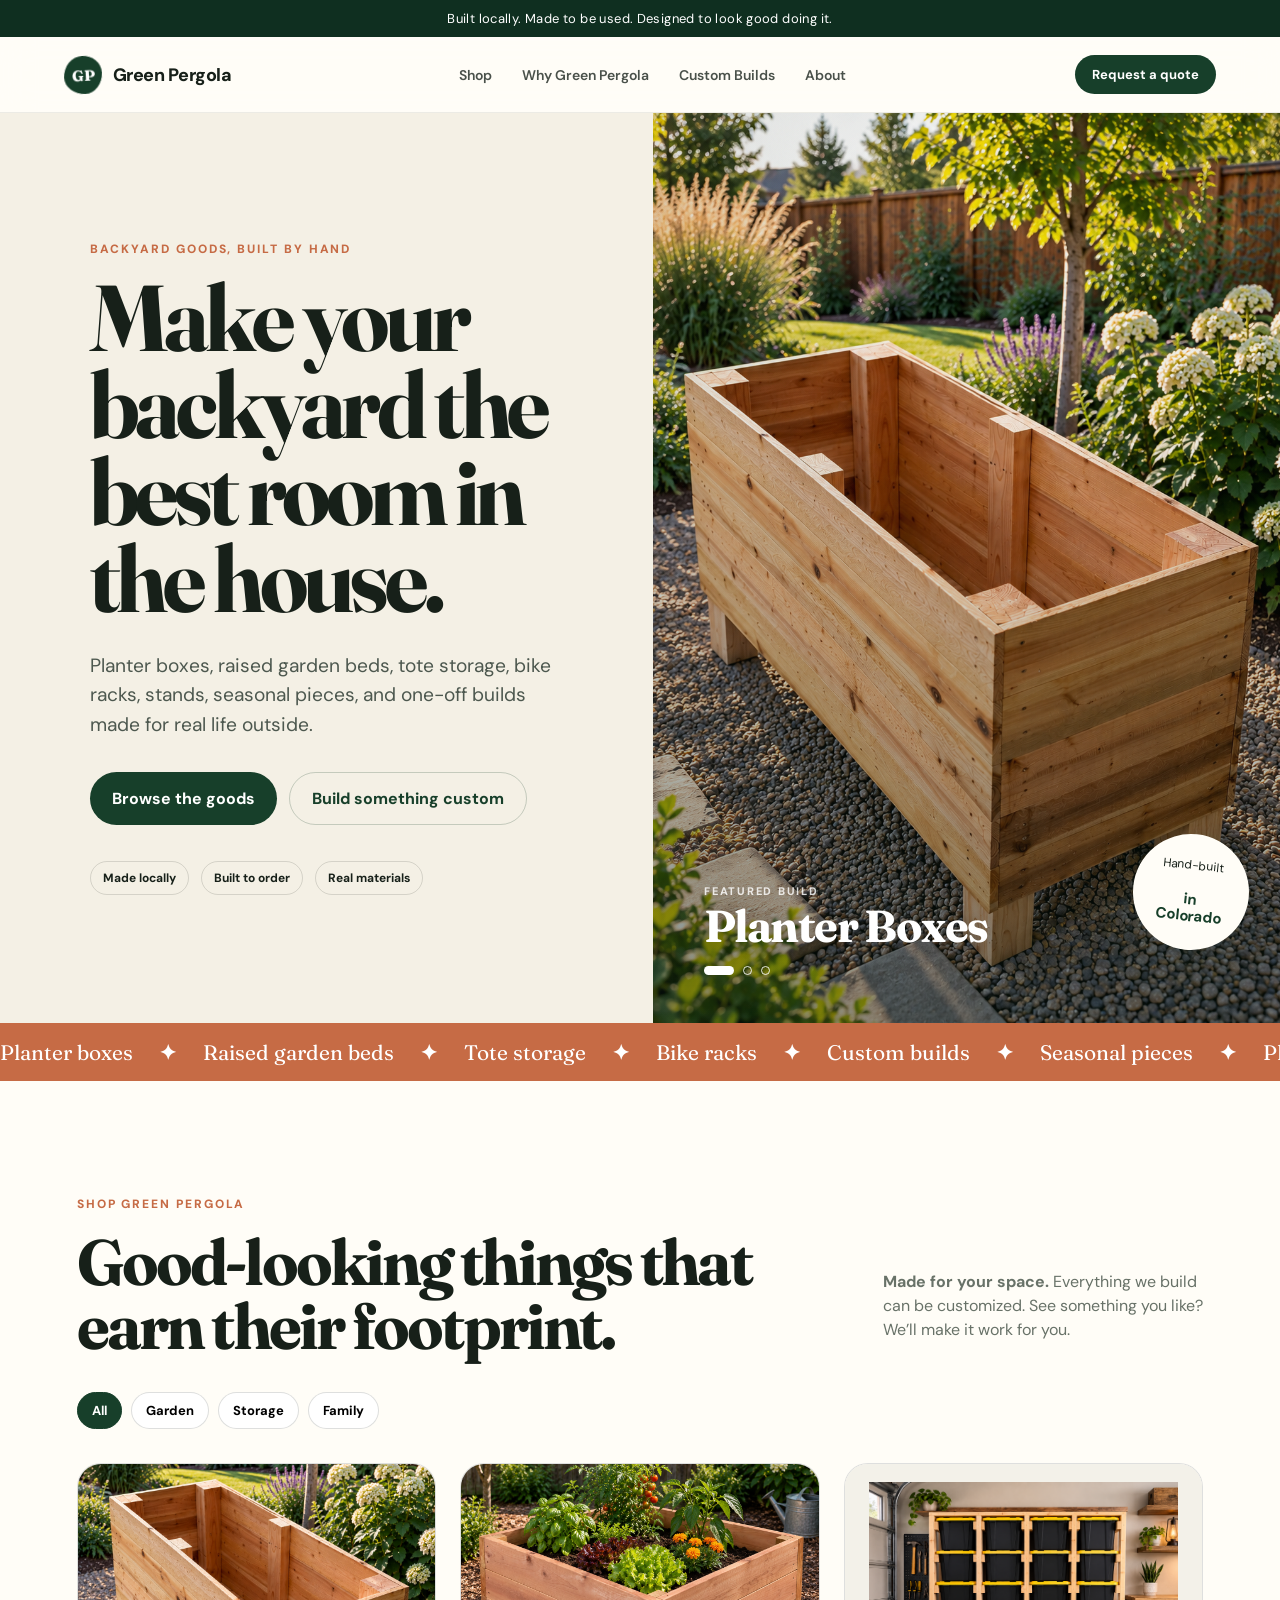
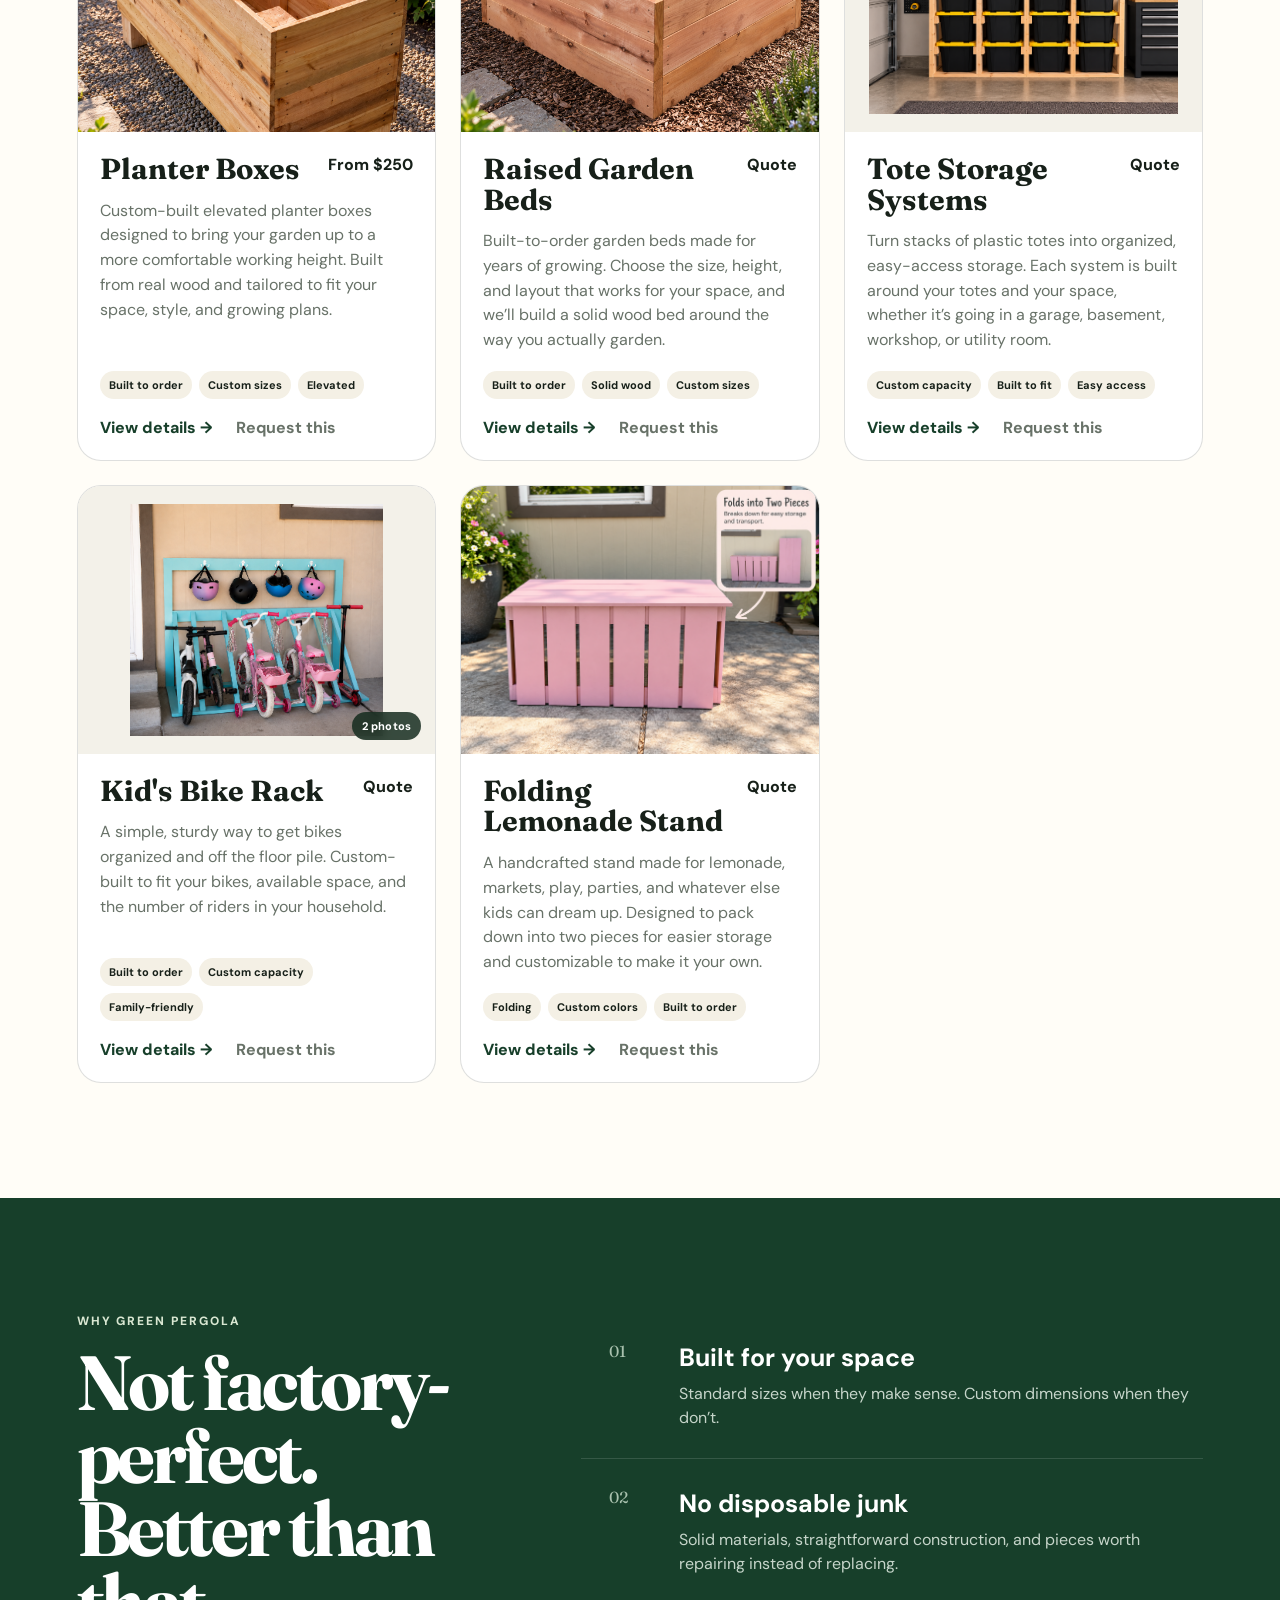
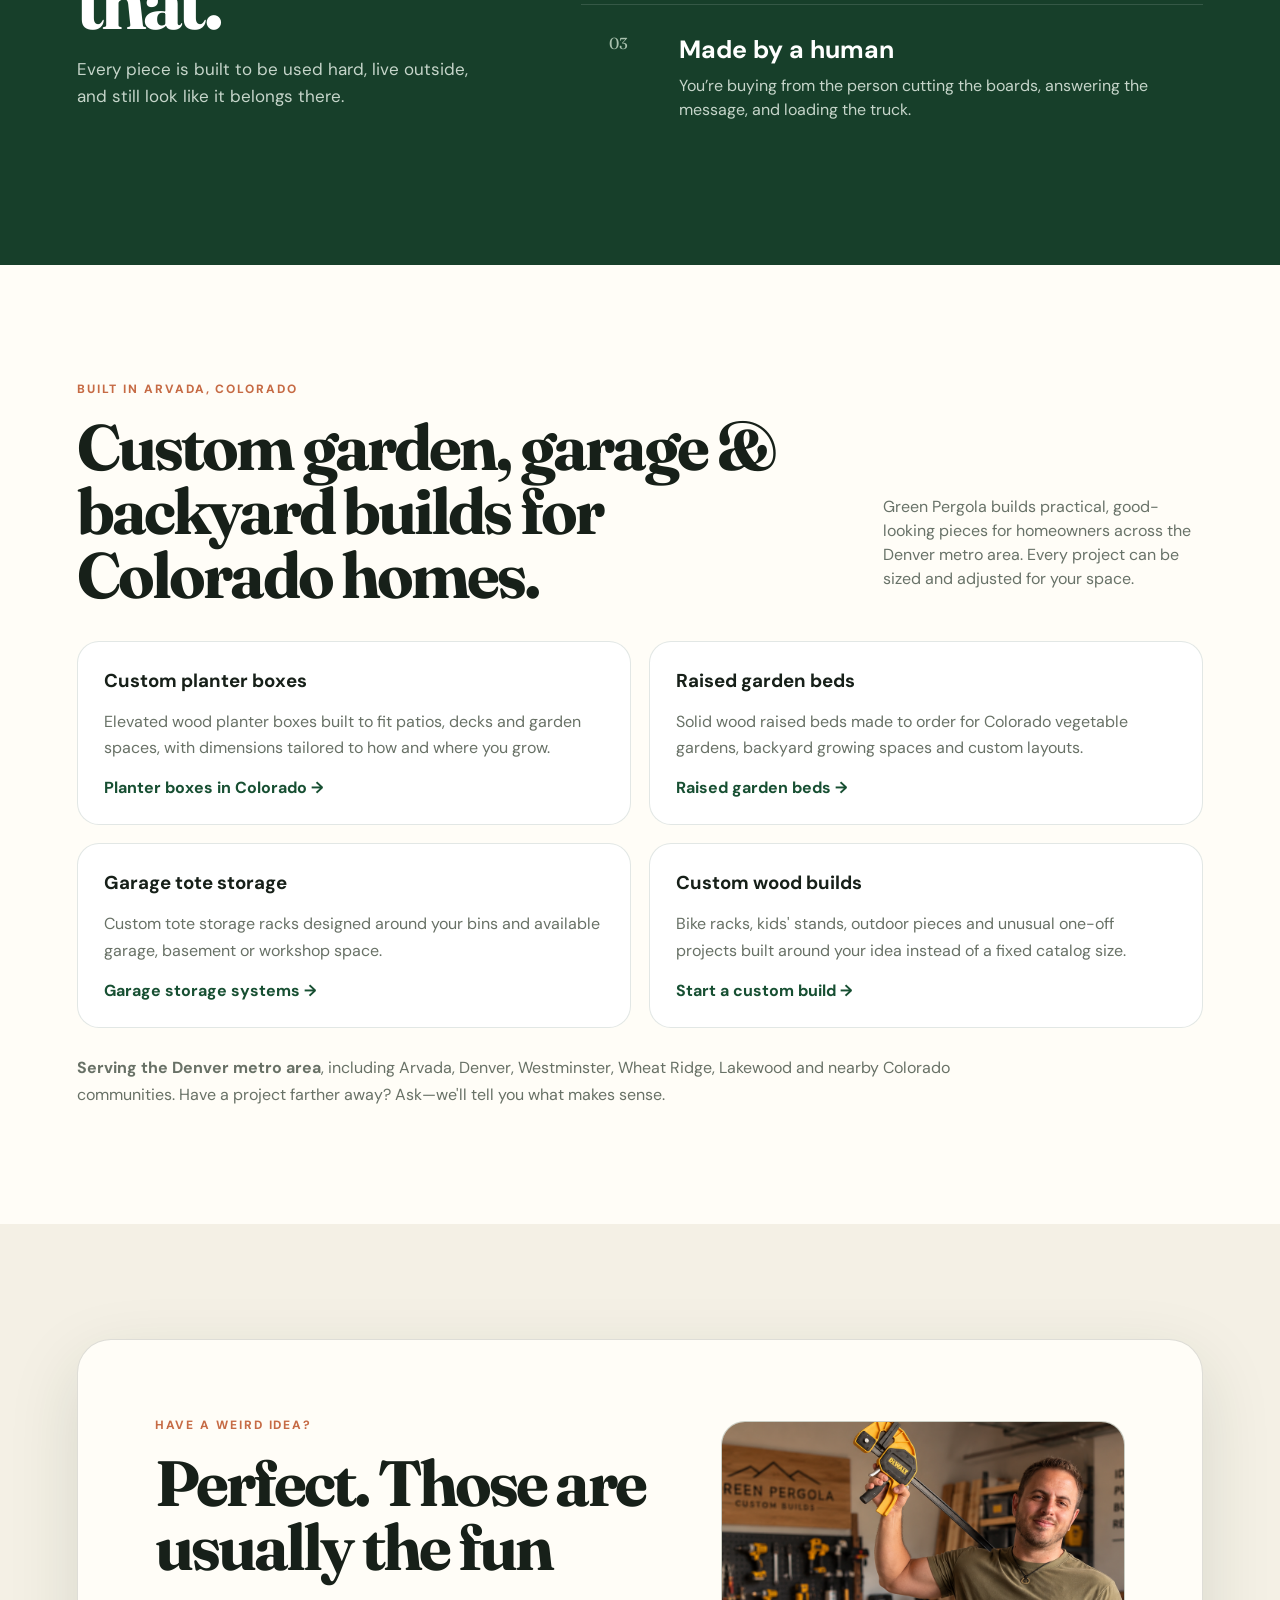
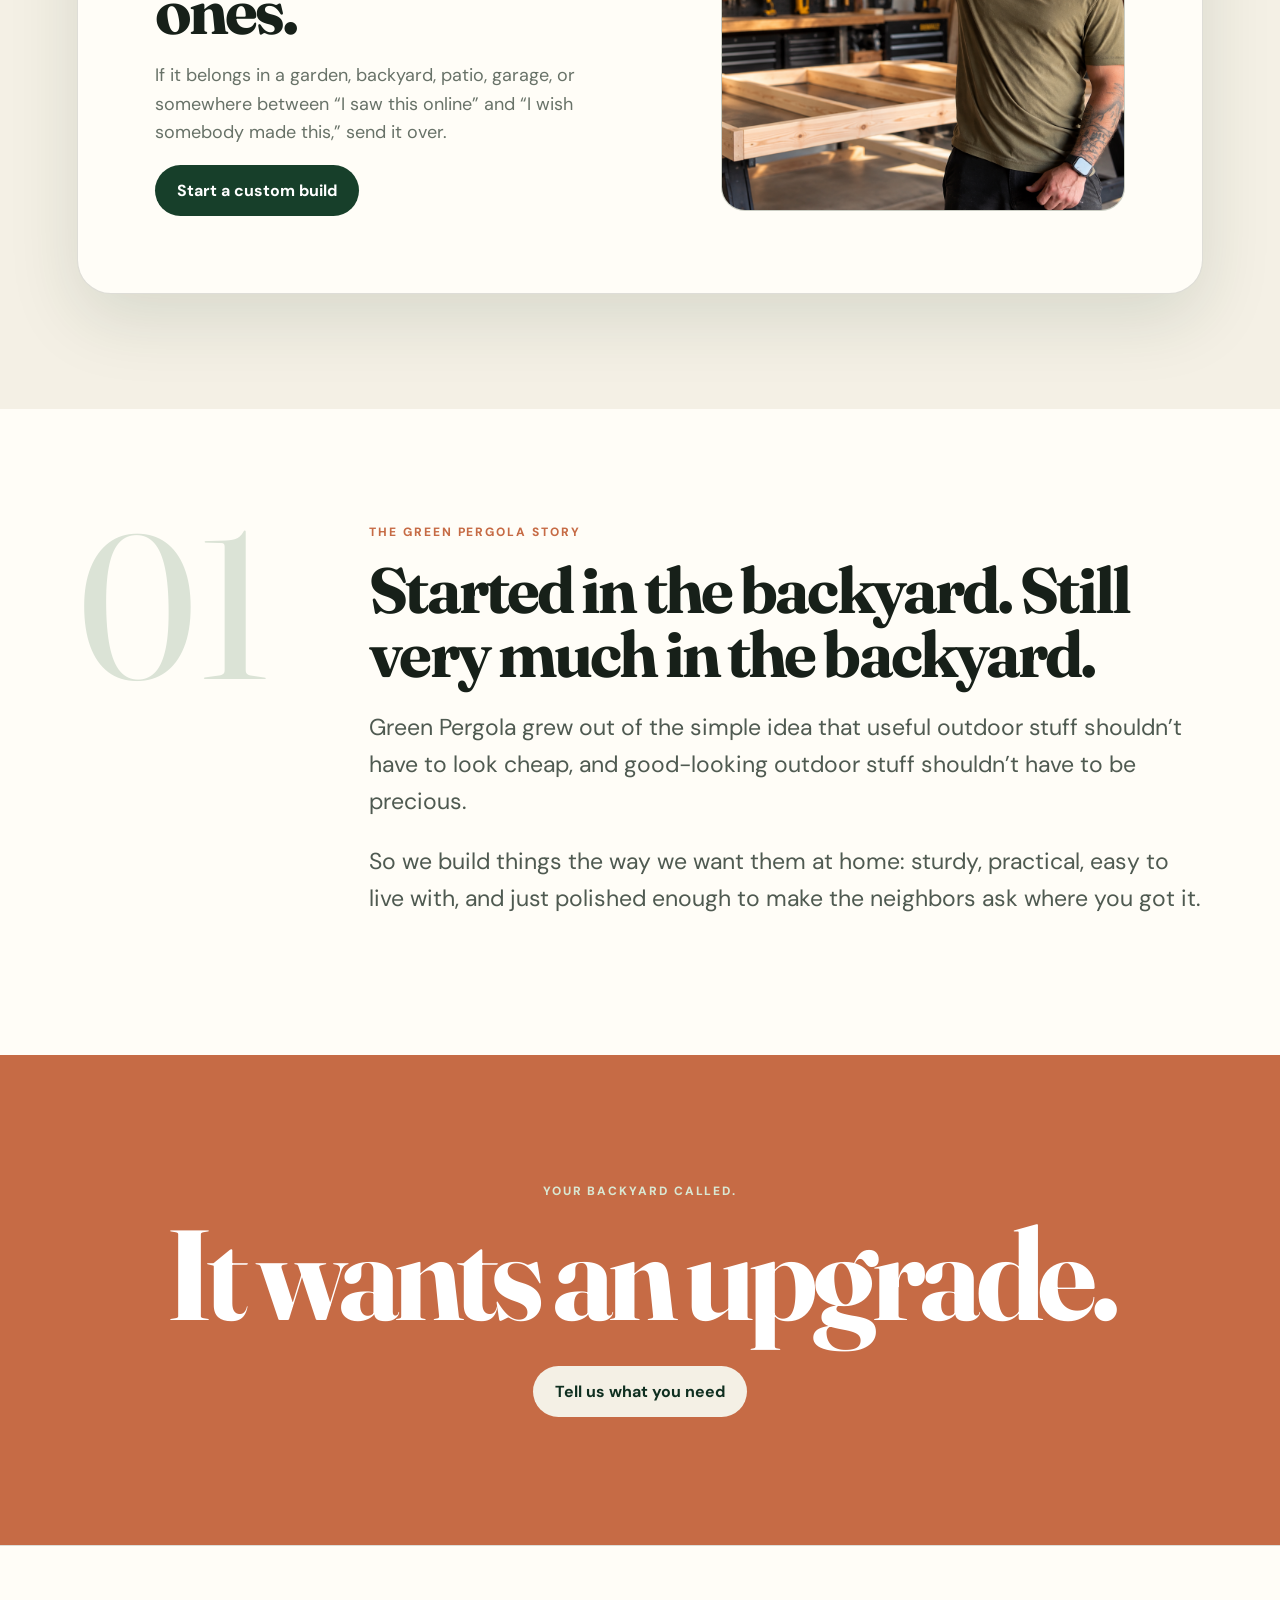
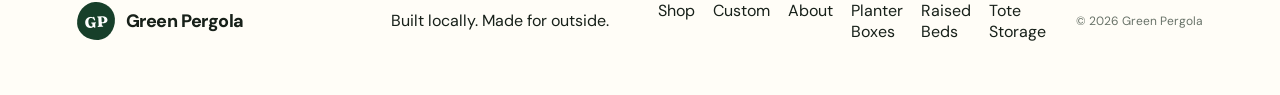
==== index.html @ ed462ad1 "Add favicon and apple-touch-icon links Added favicon and apple-touch-icon links to the head." ====
<!doctype html>
<html lang="en">
<head>
  <link rel="icon" type="image/png" href="/images/favicon.png">
  <link rel="apple-touch-icon" href="/images/favicon.png">
  <meta charset="utf-8" />
  <meta name="viewport" content="width=device-width, initial-scale=1" />
  <meta name="theme-color" content="#173f2a" />
  <meta name="description" content="Custom planter boxes, raised garden beds, garage tote storage, bike racks and one-off wood builds handcrafted in Arvada, Colorado for Denver-area homes." />
  <meta name="robots" content="index,follow,max-image-preview:large,max-snippet:-1,max-video-preview:-1" />
  <meta name="author" content="Green Pergola" />
  <meta name="geo.region" content="US-CO" />
  <meta name="geo.placename" content="Arvada, Colorado" />
  <link rel="canonical" href="https://thegreenpergola.com/" />
  <meta property="og:type" content="website" />
  <meta property="og:site_name" content="Green Pergola" />
  <meta property="og:title" content="Custom Planter Boxes & Backyard Builds in Colorado | Green Pergola" />
  <meta property="og:description" content="Hand-built planter boxes, raised garden beds, garage storage, bike racks and custom backyard projects made in Arvada for Colorado homes." />
  <meta property="og:url" content="https://thegreenpergola.com/" />
  <meta property="og:image" content="https://thegreenpergola.com/images/planter-box.png" />
  <meta name="twitter:card" content="summary_large_image" />
  <meta name="twitter:title" content="Custom Planter Boxes & Backyard Builds in Colorado | Green Pergola" />
  <meta name="twitter:description" content="Hand-built garden, garage and backyard projects made locally in Colorado." />
  <meta name="twitter:image" content="https://thegreenpergola.com/images/planter-box.png" />
  <title>Custom Planter Boxes & Backyard Builds in Colorado | Green Pergola</title>
  <link rel="preconnect" href="https://fonts.googleapis.com">
  <link rel="preconnect" href="https://fonts.gstatic.com" crossorigin>
  <link href="https://fonts.googleapis.com/css2?family=DM+Sans:wght@400;500;600;700&family=Fraunces:opsz,wght@9..144,600;9..144,700&display=swap" rel="stylesheet">
  <link rel="stylesheet" href="styles.css?v=10" />

  <meta property="og:image"
      content="https://thegreenpergola.com/images/green-pergola-share.png">

  <meta property="og:image:width" content="1200">
  <meta property="og:image:height" content="630">
  <meta property="og:image:alt"
        content="Green Pergola — custom-built garden, storage and outdoor products in Colorado">
  
  <meta name="twitter:card" content="summary_large_image">
  <meta name="twitter:image"
        content="https://thegreenpergola.com/images/green-pergola-share.png">

  <script type="application/ld+json">{"@context":"https://schema.org","@graph":[{"@type":"Organization","@id":"https://thegreenpergola.com/#organization","name":"Green Pergola","url":"https://thegreenpergola.com/","logo":"https://thegreenpergola.com/images/planter-box.png","description":"Colorado maker of custom planter boxes, raised garden beds, garage storage, bike racks and one-off wood builds."},{"@type":"LocalBusiness","@id":"https://thegreenpergola.com/#business","name":"Green Pergola","url":"https://thegreenpergola.com/","image":"https://thegreenpergola.com/images/planter-box.png","description":"Custom garden, garage and backyard builds handcrafted in Arvada, Colorado.","areaServed":[{"@type":"City","name":"Arvada"},{"@type":"City","name":"Denver"},{"@type":"City","name":"Westminster"},{"@type":"City","name":"Wheat Ridge"},{"@type":"City","name":"Lakewood"},{"@type":"State","name":"Colorado"}],"address":{"@type":"PostalAddress","addressLocality":"Arvada","addressRegion":"CO","addressCountry":"US"},"makesOffer":[{"@type":"Offer","itemOffered":{"@type":"Service","name":"Custom planter boxes"}},{"@type":"Offer","itemOffered":{"@type":"Service","name":"Raised garden beds"}},{"@type":"Offer","itemOffered":{"@type":"Service","name":"Garage tote storage systems"}},{"@type":"Offer","itemOffered":{"@type":"Service","name":"Custom wood bike racks"}},{"@type":"Offer","itemOffered":{"@type":"Service","name":"Custom backyard builds"}}]},{"@type":"WebSite","@id":"https://thegreenpergola.com/#website","url":"https://thegreenpergola.com/","name":"Green Pergola","publisher":{"@id":"https://thegreenpergola.com/#organization"},"inLanguage":"en-US"}]}</script>
</head>
<body>
  <div class="announcement">Built locally. Made to be used. Designed to look good doing it.</div>

  <header class="site-header" id="top">
    <a class="brand" href="#top" aria-label="Green Pergola home">
      <span class="brand-mark" aria-hidden="true">GP</span>
      <span class="brand-text">Green Pergola</span>
    </a>
    <nav class="desktop-nav" aria-label="Primary navigation">
      <a href="#shop">Shop</a>
      <a href="#why">Why Green Pergola</a>
      <a href="#custom">Custom Builds</a>
      <a href="#about">About</a>
    </nav>
    <button class="btn btn-small js-open-quote">Request a quote</button>
  </header>

  <main>
    <section class="hero">
      <div class="hero-copy reveal">
        <p class="eyebrow">Backyard goods, built by hand</p>
        <h1>Make your backyard the best room in the house.</h1>
        <p class="hero-sub">Planter boxes, raised garden beds, tote storage, bike racks, stands, seasonal pieces, and one-off builds made for real life outside.</p>
        <div class="hero-actions">
          <a class="btn" href="#shop">Browse the goods</a>
          <button class="btn btn-ghost js-open-quote">Build something custom</button>
        </div>
        <div class="hero-proof">
          <span>Made locally</span><span>Built to order</span><span>Real materials</span>
        </div>
      </div>

      <div class="hero-art hero-carousel reveal" aria-label="Green Pergola featured builds">
        <div class="hero-slide active" data-hero-slide data-label="Planter Boxes">
          <img src="images/planter-box.png" alt="Green Pergola custom planter box" />
        </div>
        <div class="hero-slide" data-hero-slide data-label="Raised Garden Beds">
          <img src="images/raised-garden-bed.png" alt="Green Pergola custom raised garden bed" />
        </div>
        <div class="hero-slide" data-hero-slide data-label="Garage Tote Storage">
          <img src="images/tote-storage.png" alt="Green Pergola custom garage tote storage system" />
        </div>

        <div class="hero-carousel-overlay" aria-hidden="true"></div>

        <div class="hero-carousel-ui">
          <div class="hero-carousel-kicker">Featured build</div>
          <div class="hero-carousel-label" id="heroCarouselLabel">Planter Boxes</div>
          <div class="hero-carousel-dots" aria-label="Choose featured build">
            <button class="hero-dot active" type="button" data-hero-dot="0" aria-label="Show planter boxes"></button>
            <button class="hero-dot" type="button" data-hero-dot="1" aria-label="Show raised garden beds"></button>
            <button class="hero-dot" type="button" data-hero-dot="2" aria-label="Show garage tote storage"></button>
          </div>
        </div>

        <div class="hero-badge">Hand-built<br><strong>in Colorado</strong></div>
      </div>
    </section>

    <section class="marquee" aria-label="Product categories">
      <div class="marquee-track">
        <span>Planter boxes</span><b>✦</b><span>Raised garden beds</span><b>✦</b><span>Tote storage</span><b>✦</b><span>Bike racks</span><b>✦</b><span>Custom builds</span><b>✦</b><span>Seasonal pieces</span><b>✦</b><span>Planter boxes</span><b>✦</b><span>Raised garden beds</span>
      </div>
    </section>

    <section class="section" id="shop">
      <div class="section-heading reveal">
        <div>
          <p class="eyebrow">Shop Green Pergola</p>
          <h2>Good-looking things that earn their footprint.</h2>
        </div>
        <p><strong>Made for your space.</strong> Everything we build can be customized. See something you like? We’ll make it work for you.</p>
      </div>

      <div class="filters reveal" id="filters" aria-label="Product filters"></div>
      <div class="product-grid" id="productGrid"></div>
    </section>

    <section class="feature-band" id="why">
      <div class="feature-intro reveal">
        <p class="eyebrow light">Why Green Pergola</p>
        <h2>Not factory-perfect.<br>Better than that.</h2>
        <p>Every piece is built to be used hard, live outside, and still look like it belongs there.</p>
      </div>
      <div class="feature-list">
        <article class="feature-card reveal"><span>01</span><h3>Built for your space</h3><p>Standard sizes when they make sense. Custom dimensions when they don’t.</p></article>
        <article class="feature-card reveal"><span>02</span><h3>No disposable junk</h3><p>Solid materials, straightforward construction, and pieces worth repairing instead of replacing.</p></article>
        <article class="feature-card reveal"><span>03</span><h3>Made by a human</h3><p>You’re buying from the person cutting the boards, answering the message, and loading the truck.</p></article>
      </div>
    </section>


    <section class="section seo-local" id="colorado">
      <div class="section-heading reveal"><div><p class="eyebrow">Built in Arvada, Colorado</p><h2>Custom garden, garage & backyard builds for Colorado homes.</h2></div><p>Green Pergola builds practical, good-looking pieces for homeowners across the Denver metro area. Every project can be sized and adjusted for your space.</p></div>
      <div class="seo-service-grid">
        <article><h3>Custom planter boxes</h3><p>Elevated wood planter boxes built to fit patios, decks and garden spaces, with dimensions tailored to how and where you grow.</p><a href="planter-boxes-colorado.html">Planter boxes in Colorado →</a></article>
        <article><h3>Raised garden beds</h3><p>Solid wood raised beds made to order for Colorado vegetable gardens, backyard growing spaces and custom layouts.</p><a href="raised-garden-beds-colorado.html">Raised garden beds →</a></article>
        <article><h3>Garage tote storage</h3><p>Custom tote storage racks designed around your bins and available garage, basement or workshop space.</p><a href="garage-tote-storage-colorado.html">Garage storage systems →</a></article>
        <article><h3>Custom wood builds</h3><p>Bike racks, kids' stands, outdoor pieces and unusual one-off projects built around your idea instead of a fixed catalog size.</p><a href="#custom">Start a custom build →</a></article>
      </div>
      <p class="service-area-copy"><strong>Serving the Denver metro area</strong>, including Arvada, Denver, Westminster, Wheat Ridge, Lakewood and nearby Colorado communities. Have a project farther away? Ask—we'll tell you what makes sense.</p>
    </section>

    <section class="section custom-section" id="custom">
      <div class="custom-card reveal">
        <div>
          <p class="eyebrow">Have a weird idea?</p>
          <h2>Perfect. Those are usually the fun ones.</h2>
          <p>If it belongs in a garden, backyard, patio, garage, or somewhere between “I saw this online” and “I wish somebody made this,” send it over.</p>
          <button class="btn js-open-quote">Start a custom build</button>
        </div>
        <div class="custom-build-visual">
          <img
            src="images/custom-build.png"
            alt="Custom Green Pergola build"
            onerror="this.style.display='none'; this.parentElement.classList.add('missing-custom-image');"
          >
          <div class="custom-build-image-placeholder">
            <strong>Add your custom build photo</strong>
            <span>Upload it as images/custom-build.png</span>
          </div>
        </div>
      </div>
    </section>

    <section class="section story" id="about">
      <div class="story-number reveal">01</div>
      <div class="story-copy reveal">
        <p class="eyebrow">The Green Pergola story</p>
        <h2>Started in the backyard. Still very much in the backyard.</h2>
        <p>Green Pergola grew out of the simple idea that useful outdoor stuff shouldn’t have to look cheap, and good-looking outdoor stuff shouldn’t have to be precious.</p>
        <p>So we build things the way we want them at home: sturdy, practical, easy to live with, and just polished enough to make the neighbors ask where you got it.</p>
      </div>
    </section>

    <section class="cta reveal">
      <p class="eyebrow light">Your backyard called.</p>
      <h2>It wants an upgrade.</h2>
      <button class="btn btn-light js-open-quote">Tell us what you need</button>
    </section>
  </main>

  <footer>
    <a class="brand footer-brand" href="#top"><span class="brand-mark">GP</span><span class="brand-text">Green Pergola</span></a>
    <p>Built locally. Made for outside.</p>
    <div class="footer-links"><a href="#shop">Shop</a><a href="#custom">Custom</a><a href="#about">About</a><a href="planter-boxes-colorado.html">Planter Boxes</a><a href="raised-garden-beds-colorado.html">Raised Beds</a><a href="garage-tote-storage-colorado.html">Tote Storage</a></div>
    <p class="fineprint">© <span id="year"></span> Green Pergola</p>
  </footer>

  <dialog class="product-modal" id="productModal">
    <button class="modal-close product-modal-close" id="closeProductModal" aria-label="Close product details">×</button>
    <div class="product-detail-layout">
      <div class="product-gallery">
        <div class="gallery-stage">
          <img id="productModalImage" alt="" />
          <div class="gallery-placeholder" id="productModalPlaceholder" hidden>Photo coming soon</div>
          <button class="gallery-arrow gallery-prev" id="galleryPrev" aria-label="Previous photo">‹</button>
          <button class="gallery-arrow gallery-next" id="galleryNext" aria-label="Next photo">›</button>
        </div>
        <div class="gallery-thumbs" id="productModalThumbs" aria-label="Product photos"></div>
      </div>
      <div class="product-detail-copy">
        <p class="eyebrow">Green Pergola build</p>
        <div class="product-detail-heading">
          <h2 id="productModalName"></h2>
          <span class="product-detail-price" id="productModalPrice"></span>
        </div>
        <p class="product-detail-description" id="productModalDescription"></p>
        <div class="product-meta product-detail-tags" id="productModalTags"></div>
        <p class="custom-note">Every build can be adjusted for your space, style, size, and needs.</p>
        <button class="btn full" id="productModalQuote">Request this build</button>
      </div>
    </div>
  </dialog>

  <dialog class="quote-modal" id="quoteModal">
    <button class="modal-close" id="closeModal" aria-label="Close">×</button>
    <div class="modal-step" id="formStep">
      <p class="eyebrow">Request a quote</p>
      <h2>What are we building?</h2>
      <form id="quoteForm">
        <label>Name<input name="name" autocomplete="name" required placeholder="Your name"></label>
        <label>Email<input type="email" name="email" autocomplete="email" required placeholder="you@example.com"></label>
        <label>Product / project<select name="product" id="quoteProduct"></select></label>
        <label>Tell me what you have in mind<textarea name="details" rows="5" placeholder="Size, quantity, color, inspiration, where it needs to go…"></textarea></label>
        <button class="btn full" type="submit">Create my request</button>
        <p class="form-note">This static demo creates a ready-to-send request. Connect Jotform/Formspree in <code>app.js</code> to submit automatically.</p>
      </form>
    </div>
    <div class="modal-step hidden" id="successStep">
      <p class="eyebrow">Ready to send</p>
      <h2>Your request is built.</h2>
      <p id="requestPreview" class="request-preview"></p>
      <button class="btn full" id="copyRequest">Copy request</button>
      <button class="btn btn-ghost full" id="startOver">Start another</button>
    </div>
  </dialog>

  <script src="app.js?v=10"></script>
</body>
</html>
---- styles.css ----
:root {
  --forest: #173f2a;
  --forest-2: #0f2f20;
  --sage: #b8c9a8;
  --cream: #f4f0e5;
  --paper: #fffdf7;
  --ink: #172019;
  --muted: #687268;
  --clay: #c66b45;
  --yellow: #f0c54b;
  --line: rgba(23, 32, 25, .14);
  --shadow: 0 24px 70px rgba(22, 52, 34, .13);
}
*{box-sizing:border-box} html{scroll-behavior:smooth} body{margin:0;background:var(--paper);color:var(--ink);font-family:"DM Sans",sans-serif} body.modal-open{overflow:hidden} button,input,textarea,select{font:inherit} button{cursor:pointer} a{color:inherit;text-decoration:none}
.announcement{background:var(--forest-2);color:#fff;text-align:center;padding:10px 18px;font-size:13px;letter-spacing:.03em}
.site-header{position:sticky;top:0;z-index:30;display:flex;align-items:center;justify-content:space-between;gap:24px;padding:18px clamp(20px,5vw,72px);background:rgba(255,253,247,.88);backdrop-filter:blur(16px);border-bottom:1px solid rgba(23,32,25,.08)}
.brand{display:inline-flex;align-items:center;gap:11px;font-weight:800}.brand-mark{width:38px;height:38px;border-radius:50% 50% 46% 54% / 55% 46% 54% 45%;display:grid;place-items:center;background:var(--forest);color:#fff;font-family:"Fraunces",serif;font-size:15px;transform:rotate(-3deg)}.brand-text{font-size:18px;letter-spacing:-.03em}
.desktop-nav{display:flex;gap:30px;font-size:14px;font-weight:600}.desktop-nav a{opacity:.78}.desktop-nav a:hover{opacity:1}
.btn{border:0;border-radius:999px;background:var(--forest);color:#fff;padding:15px 22px;font-weight:700;display:inline-flex;align-items:center;justify-content:center;transition:.2s ease;box-shadow:none}.btn:hover{transform:translateY(-2px);box-shadow:0 10px 24px rgba(23,63,42,.17)}.btn-small{padding:11px 17px;font-size:13px}.btn-ghost{background:transparent;color:var(--forest);border:1px solid rgba(23,63,42,.22)}.btn-light{background:var(--cream);color:var(--forest-2)}.full{width:100%}
.hero{min-height:720px;display:grid;grid-template-columns:1.02fr .98fr;align-items:stretch;background:var(--cream);overflow:hidden}.hero-copy{padding:clamp(72px,10vw,150px) clamp(24px,7vw,110px);display:flex;flex-direction:column;justify-content:center}.eyebrow{text-transform:uppercase;font-size:12px;font-weight:800;letter-spacing:.16em;color:var(--clay);margin:0 0 18px}.eyebrow.light{color:#d9e7d2}.hero h1,.section h2,.feature-band h2,.cta h2,.quote-modal h2{font-family:"Fraunces",serif;letter-spacing:-.045em;font-weight:700}.hero h1{font-size:clamp(54px,7.3vw,104px);line-height:.93;margin:0;max-width:820px}.hero-sub{font-size:clamp(17px,1.5vw,22px);line-height:1.55;color:#4d584f;max-width:650px;margin:28px 0 32px}.hero-actions{display:flex;gap:12px;flex-wrap:wrap}.hero-proof{display:flex;gap:12px;flex-wrap:wrap;margin-top:36px}.hero-proof span{padding:8px 12px;border:1px solid var(--line);border-radius:999px;font-size:12px;font-weight:700}
.hero-art{position:relative;min-height:620px;background:linear-gradient(#d5e4c8 0 58%,#90a474 58%);overflow:hidden}.sun{position:absolute;width:110px;height:110px;border-radius:50%;background:var(--yellow);right:12%;top:13%;box-shadow:0 0 0 18px rgba(240,197,75,.12)}.hill{position:absolute;border-radius:50%;background:#75905f}.hill-a{width:95%;height:42%;bottom:7%;left:-20%;transform:rotate(8deg)}.hill-b{width:88%;height:36%;bottom:2%;right:-28%;background:#58744c}.pergola{position:absolute;left:15%;right:13%;bottom:23%;height:46%}.post{position:absolute;width:22px;background:#7a5437;bottom:0;top:12%}.p1{left:5%}.p2{right:5%}.beam{position:absolute;height:22px;background:#8c6241;left:0;right:0;top:10%;transform:skewX(-8deg)}.b2{top:1%;left:-5%;right:6%;height:15px}.b3{top:20%;left:2%;right:1%;height:11px}.b4{width:15px;height:70%;left:48%;top:2%;right:auto;transform:rotate(14deg);opacity:.8}.bed{position:absolute;background:#8b6040;border-radius:2px;box-shadow:inset 0 10px rgba(255,255,255,.08)}.bed i{position:absolute;display:block;width:10px;height:42px;background:#315c35;border-radius:10px 10px 2px 2px;bottom:100%;transform-origin:bottom}.bed i:nth-child(2){height:56px;transform:rotate(9deg)}.bed i:nth-child(3){height:50px;transform:rotate(-8deg)}.bed i:nth-child(4){height:38px;transform:rotate(4deg)}.bed-a{width:180px;height:55px;left:7%;bottom:10%}.bed-b{width:230px;height:66px;right:5%;bottom:5%}.bed i:nth-child(1){left:20%}.bed i:nth-child(2){left:42%}.bed i:nth-child(3){left:65%}.bed i:nth-child(4){left:82%}.hero-badge{position:absolute;right:5%;bottom:8%;background:var(--paper);padding:16px 20px;border-radius:50%;width:116px;height:116px;display:grid;place-items:center;text-align:center;font-size:12px;line-height:1.15;transform:rotate(6deg);box-shadow:var(--shadow)}.hero-badge strong{font-size:15px;color:var(--forest)}
.marquee{overflow:hidden;background:var(--clay);color:#fff;padding:16px 0}.marquee-track{display:flex;gap:26px;white-space:nowrap;min-width:max-content;animation:marquee 24s linear infinite;font-family:"Fraunces",serif;font-size:21px}@keyframes marquee{to{transform:translateX(-50%)}}
.section{padding:clamp(74px,9vw,130px) clamp(20px,6vw,90px)}.section-heading{display:flex;align-items:end;justify-content:space-between;gap:30px;margin-bottom:34px}.section-heading h2,.story h2,.custom-card h2{font-size:clamp(40px,5vw,74px);line-height:1;margin:0;max-width:840px}.section-heading>p{max-width:320px;color:var(--muted);line-height:1.5}
.filters{display:flex;gap:9px;flex-wrap:wrap;margin:26px 0 34px}.filter-btn{border:1px solid var(--line);background:#fff;padding:9px 14px;border-radius:999px;font-size:13px;font-weight:700}.filter-btn.active{background:var(--forest);color:#fff;border-color:var(--forest)}
.product-grid{display:grid;grid-template-columns:repeat(12,1fr);gap:20px}.product-card{grid-column:span 4;background:#fff;border:1px solid var(--line);border-radius:24px;overflow:hidden;transition:.25s ease}.product-card:hover{transform:translateY(-6px);box-shadow:var(--shadow)}.product-card:nth-child(1),.product-card:nth-child(5){grid-column:span 8}.product-image{aspect-ratio:4/3;position:relative;overflow:hidden;background:#d8dfd0}.product-card:nth-child(1) .product-image,.product-card:nth-child(5) .product-image{aspect-ratio:16/9}.product-image::before,.product-image::after{content:"";position:absolute}.product-image.planter::before{left:10%;right:10%;bottom:18%;height:32%;background:#9a6844;box-shadow:inset 0 12px rgba(255,255,255,.1)}.product-image.planter::after{width:14px;height:46%;left:24%;bottom:50%;background:#31653b;border-radius:12px;box-shadow:70px -18px #407649,140px 3px #2e6039,210px -8px #4f8054}.product-image.rack{background:#d7d8d2}.product-image.rack::before{width:56%;height:11%;left:21%;bottom:34%;background:#6f523f;box-shadow:0 -52px 0 -12px #6f523f,0 52px 0 -12px #6f523f}.product-image.rack::after{width:10px;height:60%;left:28%;bottom:20%;background:#6f523f;box-shadow:160px 0 #6f523f,80px 0 #6f523f}.product-image.stand{background:#ead7a8}.product-image.stand::before{width:60%;height:52%;background:#f5efe3;left:20%;bottom:13%;border:12px solid #b98b54}.product-image.stand::after{content:"LEMONADE";display:grid;place-items:center;font-family:"Fraunces",serif;font-size:20px;width:64%;height:18%;left:18%;top:16%;background:#e7bd52;color:#4d3c2b;transform:rotate(-2deg)}.product-image.decor{background:#2a3a2b}.product-image.decor::before{width:44%;height:44%;left:28%;bottom:22%;background:#c96e3d;clip-path:polygon(50% 0,58% 18%,83% 20%,71% 39%,91% 52%,68% 63%,78% 86%,53% 79%,45% 100%,34% 78%,10% 86%,20% 62%,0 49%,23% 39%,14% 18%,40% 18%)}.product-image.decor::after{width:18%;height:10%;left:41%;bottom:37%;border-radius:50%;box-shadow:-34px -18px 0 -5px #2a3a2b,34px -18px 0 -5px #2a3a2b;background:#2a3a2b}.product-image.custom{background:repeating-linear-gradient(135deg,#cfd9c7 0 34px,#e5eadf 34px 68px)}.product-image.custom::before{width:58%;height:58%;left:20%;top:20%;border:3px dashed #52705b;border-radius:18px}.product-image.custom::after{content:"YOUR IDEA â†’";font-weight:800;letter-spacing:.09em;color:#52705b;left:28%;top:45%}.product-body{padding:22px}.product-top{display:flex;justify-content:space-between;gap:20px;align-items:flex-start}.product-body h3{font-family:"Fraunces",serif;font-size:29px;line-height:1.05;margin:0}.price{font-weight:800;white-space:nowrap}.product-body p{color:var(--muted);line-height:1.55;margin:14px 0 18px}.product-meta{display:flex;flex-wrap:wrap;gap:7px;margin-bottom:18px}.product-meta span{background:var(--cream);border-radius:999px;padding:7px 9px;font-size:11px;font-weight:700}.product-link{border:0;background:transparent;padding:0;color:var(--forest);font-weight:800}.product-link:hover{text-decoration:underline}
.feature-band{background:var(--forest);color:#fff;padding:clamp(74px,9vw,130px) clamp(20px,6vw,90px);display:grid;grid-template-columns:.8fr 1.2fr;gap:clamp(40px,7vw,100px)}.feature-intro h2{font-size:clamp(46px,6vw,84px);line-height:.95;margin:0}.feature-intro>p:last-child{color:#c6d5ca;max-width:490px;line-height:1.6;font-size:17px}.feature-list{display:grid;gap:1px;background:rgba(255,255,255,.13)}.feature-card{background:var(--forest);padding:28px 0 28px 28px;display:grid;grid-template-columns:50px 1fr;column-gap:20px}.feature-card span{font-family:"Fraunces",serif;color:#a9c1ae;font-size:16px}.feature-card h3{font-size:25px;margin:0 0 8px}.feature-card p{grid-column:2;color:#c6d5ca;line-height:1.5;margin:0;max-width:520px}
.custom-section{background:var(--cream)}.custom-card{background:var(--paper);border:1px solid var(--line);border-radius:34px;padding:clamp(32px,6vw,80px);display:grid;grid-template-columns:1fr .8fr;gap:60px;align-items:center;box-shadow:var(--shadow)}.custom-card p:not(.eyebrow){color:var(--muted);font-size:18px;line-height:1.6;max-width:650px}.sketch{min-height:390px;position:relative;border:1px solid var(--line);background:#fbf8ef;border-radius:24px;overflow:hidden;background-image:linear-gradient(rgba(23,63,42,.06) 1px,transparent 1px),linear-gradient(90deg,rgba(23,63,42,.06) 1px,transparent 1px);background-size:24px 24px}.sketch-line{position:absolute;height:3px;background:#53705e;transform-origin:left}.l1{width:55%;left:18%;top:35%;transform:rotate(13deg)}.l2{width:46%;left:29%;top:57%;transform:rotate(-13deg)}.l3{width:38%;left:22%;top:31%;transform:rotate(79deg)}.l4{width:40%;left:61%;top:26%;transform:rotate(88deg)}.sketch-note{position:absolute;background:#f2cd64;padding:9px 12px;font-weight:700;font-size:13px;box-shadow:0 5px 15px rgba(0,0,0,.08)}.n1{left:8%;top:12%;transform:rotate(-5deg)}.n2{right:8%;bottom:10%;transform:rotate(3deg)}
.story{display:grid;grid-template-columns:.32fr 1.1fr;gap:50px}.story-number{font-family:"Fraunces",serif;font-size:clamp(90px,16vw,220px);line-height:.8;color:#dbe3d6}.story-copy{max-width:900px}.story-copy p:not(.eyebrow){font-size:clamp(18px,1.8vw,24px);line-height:1.6;color:#4f5a51}.cta{padding:clamp(70px,10vw,140px) 20px;background:var(--clay);color:#fff;text-align:center}.cta h2{font-size:clamp(66px,10vw,140px);line-height:.9;margin:0 0 34px}
footer{padding:48px clamp(20px,6vw,90px);display:grid;grid-template-columns:1.2fr 1fr 1fr auto;gap:30px;align-items:center;border-top:1px solid var(--line)}.footer-links{display:flex;gap:18px}.fineprint{font-size:12px;color:var(--muted)}
.quote-modal{width:min(94vw,640px);border:0;border-radius:28px;padding:0;box-shadow:0 40px 100px rgba(0,0,0,.25)}.quote-modal::backdrop{background:rgba(9,22,14,.62);backdrop-filter:blur(4px)}.modal-step{padding:38px}.modal-step h2{font-size:48px;line-height:1;margin:0 0 24px}.modal-close{position:absolute;right:18px;top:14px;border:0;background:transparent;font-size:32px;color:#526056;z-index:2}.quote-modal form{display:grid;gap:16px}.quote-modal label{display:grid;gap:7px;font-size:12px;font-weight:800;text-transform:uppercase;letter-spacing:.08em}.quote-modal input,.quote-modal textarea,.quote-modal select{width:100%;border:1px solid var(--line);background:#fff;border-radius:12px;padding:13px 14px;color:var(--ink);text-transform:none;letter-spacing:normal;font-weight:500}.quote-modal textarea{resize:vertical}.form-note{font-size:11px;color:var(--muted);line-height:1.4}.request-preview{white-space:pre-wrap;background:var(--cream);border-radius:14px;padding:18px;line-height:1.5;color:#445047}.hidden{display:none!important}
.reveal{opacity:0;transform:translateY(18px);transition:opacity .6s ease, transform .6s ease}.reveal.visible{opacity:1;transform:none}
@media(max-width:900px){.desktop-nav{display:none}.site-header{padding:14px 18px}.brand-text{font-size:16px}.hero{grid-template-columns:1fr}.hero-copy{padding:72px 22px 56px}.hero-art{min-height:520px}.section-heading{display:block}.section-heading>p{margin-top:16px}.product-card,.product-card:nth-child(1),.product-card:nth-child(5){grid-column:span 6}.feature-band{grid-template-columns:1fr}.custom-card{grid-template-columns:1fr}.story{grid-template-columns:1fr}.story-number{display:none}footer{grid-template-columns:1fr 1fr}.fineprint{text-align:right}}
@media(max-width:620px){.site-header>.btn{display:none}.hero{min-height:auto}.hero h1{font-size:56px}.hero-art{min-height:430px}.product-card,.product-card:nth-child(1),.product-card:nth-child(5){grid-column:1/-1}.product-card .product-image,.product-card:nth-child(1) .product-image,.product-card:nth-child(5) .product-image{aspect-ratio:4/3}.section{padding:74px 18px}.feature-band{padding:74px 18px}.feature-card{padding-left:0}.custom-section{padding-left:14px;padding-right:14px}.custom-card{padding:30px 20px}.sketch{min-height:300px}.cta h2{font-size:70px}footer{grid-template-columns:1fr}.fineprint{text-align:left}.modal-step{padding:34px 20px}.modal-step h2{font-size:40px}}

/* Real product photography */
.product-image.photo{
  background-color:#d8dfd0;
  background-size:cover;
  background-position:center;
  background-repeat:no-repeat;
}
.product-image.photo::before,
.product-image.photo::after{display:none;}

/* Tote-storage fallback illustration until the real photo is dropped in */
.product-image.storage{background:#d8d1c3;}
.product-image.storage::before{
  left:14%;right:14%;top:15%;bottom:15%;
  border:10px solid #6f523f;
  background:repeating-linear-gradient(to bottom,transparent 0 22%,#6f523f 22% 26%);
}
.product-image.storage::after{
  width:21%;height:16%;left:21%;top:25%;
  background:#7e8e91;border-radius:5px;
  box-shadow:100px 0 #7e8e91,0 62px #7e8e91,100px 62px #7e8e91;
}


/* ================= PRODUCT DETAIL / GALLERY ================= */
.product-image-button{display:block;width:100%;padding:0;border:0;background:transparent;text-align:inherit;position:relative;cursor:pointer}
.product-image-button:focus-visible{outline:3px solid var(--clay);outline-offset:-3px}
.photo-count{position:absolute;right:14px;bottom:14px;background:rgba(20,42,29,.84);color:#fff;border-radius:999px;padding:7px 10px;font-size:11px;font-weight:800;letter-spacing:.02em;backdrop-filter:blur(5px)}
.product-actions{display:flex;gap:18px;align-items:center;flex-wrap:wrap}
.product-link.secondary{color:var(--muted);font-weight:700}

.product-modal{width:min(96vw,1180px);max-height:92vh;border:0;border-radius:30px;padding:0;overflow:hidden;box-shadow:0 40px 110px rgba(0,0,0,.3);background:#fff}
.product-modal::backdrop{background:rgba(9,22,14,.68);backdrop-filter:blur(5px)}
.product-modal-close{position:fixed;right:max(3vw,22px);top:max(4vh,18px);width:44px;height:44px;border-radius:50%;background:rgba(255,255,255,.94);box-shadow:0 6px 20px rgba(0,0,0,.14);display:grid;place-items:center;line-height:1;color:var(--ink)}
.product-detail-layout{display:grid;grid-template-columns:minmax(0,1.45fr) minmax(320px,.75fr);min-height:640px}
.product-gallery{background:#f1f2ed;padding:24px;min-width:0;display:flex;flex-direction:column;gap:12px}
.gallery-stage{position:relative;flex:1;min-height:520px;border-radius:20px;overflow:hidden;background:#e4e6df;display:grid;place-items:center}
.gallery-stage>img{width:100%;height:100%;object-fit:contain;display:block;background:#e9ebe5}
.gallery-placeholder{font-family:"Fraunces",serif;font-size:28px;color:#6a756d;text-align:center;padding:40px}
.gallery-arrow{position:absolute;top:50%;transform:translateY(-50%);width:44px;height:44px;border:0;border-radius:50%;background:rgba(255,255,255,.9);color:var(--forest);font-size:34px;line-height:1;box-shadow:0 6px 20px rgba(0,0,0,.14);display:grid;place-items:center}
.gallery-prev{left:14px}.gallery-next{right:14px}
.gallery-thumbs{display:flex;gap:10px;overflow-x:auto;padding:2px 1px 4px}
.gallery-thumb{flex:0 0 88px;height:70px;padding:0;border:2px solid transparent;border-radius:11px;overflow:hidden;background:#fff;opacity:.7}
.gallery-thumb.active{border-color:var(--forest);opacity:1}
.gallery-thumb img{width:100%;height:100%;object-fit:cover;display:block}
.product-detail-copy{padding:clamp(34px,5vw,64px);display:flex;flex-direction:column;justify-content:center;overflow-y:auto}
.product-detail-heading{display:flex;align-items:flex-start;justify-content:space-between;gap:20px;margin-bottom:24px}
.product-detail-heading h2{font-family:"Fraunces",serif;font-size:clamp(42px,4.5vw,66px);line-height:.95;letter-spacing:-.045em;margin:0}
.product-detail-price{font-weight:800;white-space:nowrap;padding-top:8px}
.product-detail-description{font-size:17px;line-height:1.65;color:var(--muted);margin:0 0 22px}
.product-detail-tags{margin-bottom:24px}
.custom-note{background:var(--cream);border-left:4px solid var(--clay);padding:15px 16px;border-radius:0 12px 12px 0;color:#4c574f;font-size:13px;line-height:1.5;margin:0 0 24px}

@media(max-width:900px){
  .product-modal{max-height:94vh;overflow-y:auto}
  .product-detail-layout{grid-template-columns:1fr;min-height:0}
  .product-gallery{padding:14px}
  .gallery-stage{min-height:390px;max-height:56vh}
  .product-detail-copy{padding:30px 22px 34px}
  .product-modal-close{position:absolute;right:14px;top:14px}
}
@media(max-width:620px){
  .gallery-stage{min-height:315px}
  .gallery-thumb{flex-basis:72px;height:58px}
  .product-detail-heading{display:block}
  .product-detail-price{display:block;margin-top:10px}
  .product-actions{gap:14px}
}

/* =========================================================
   PRODUCT PHOTO FIT OVERRIDES
   Allows each product to choose cover or contain in app.js.
========================================================= */
.product-image.photo{
  background-image:none !important;
  background-color:#d8dfd0;
}
.product-image.photo::before,
.product-image.photo::after{
  display:none !important;
}
.product-image{
  position:relative;
  overflow:hidden;
}
.product-photo{
  display:block;
  width:100%;
  height:100%;
  object-position:center;
}
.product-photo-cover{
  object-fit:cover;
}
.product-photo-contain{
  object-fit:contain;
  padding:18px;
  background:#f3f1e9;
}
.product-image.image-error::after{
  content:"Photo coming soon";
  position:absolute;
  inset:0;
  display:grid !important;
  place-items:center;
  padding:2rem;
  background:linear-gradient(135deg,#edf1e8,#dce5d7);
  color:#304637;
  font-weight:800;
  font-size:.9rem;
}
.product-image-placeholder{
  position:absolute;
  inset:0;
  display:grid;
  place-items:center;
  padding:2rem;
  color:#304637;
  font-weight:800;
  text-align:center;
}
#productModalImage{
  object-position:center;
  background:#f3f1e9;
}
@media(max-width:620px){
  .product-photo-contain{padding:10px;}
}


/* =========================================================
   V6 PRODUCT IMAGE FIXES
   Use the actual <img> element for card photos and neutralize
   legacy background/pseudo-element artwork.
========================================================= */
.product-image.photo,
.product-image.photo.storage,
.product-image.photo.rack {
  background: #f3f1e9 !important;
  background-image: none !important;
}
.product-image.photo::before,
.product-image.photo::after,
.product-image.photo.storage::before,
.product-image.photo.storage::after,
.product-image.photo.rack::before,
.product-image.photo.rack::after {
  content: none !important;
  display: none !important;
}
.product-image .product-photo {
  position: absolute !important;
  inset: 0 !important;
  width: 100% !important;
  height: 100% !important;
  padding: 18px !important;
  box-sizing: border-box !important;
  background: #f3f1e9 !important;
}
.product-image.planter .product-photo,
.product-image.garden-bed .product-photo,
.product-image.stand .product-photo {
  padding: 0 !important;
}
.product-image.image-error::after {
  content: "Photo file not found" !important;
  display: grid !important;
}

/* =========================================================
   ROTATING REAL-PRODUCT HERO â€” v8
========================================================= */
.hero-art.hero-carousel{
  position:relative;
  min-height:620px;
  background:#d9ded3;
  overflow:hidden;
  isolation:isolate;
}

.hero-carousel .sun,
.hero-carousel .hill,
.hero-carousel .pergola,
.hero-carousel .bed{
  display:none !important;
}

.hero-slide{
  position:absolute;
  inset:0;
  opacity:0;
  transform:scale(1.025);
  transition:opacity .85s ease, transform 5.5s ease;
  z-index:0;
  pointer-events:none;
}

.hero-slide.active{
  opacity:1;
  transform:scale(1);
  z-index:1;
}

.hero-slide img{
  width:100%;
  height:100%;
  display:block;
  object-fit:cover;
  object-position:center;
}

/* Tote storage benefits from seeing more of the full build. */
.hero-slide:nth-child(3) img{
  object-fit:cover;
  object-position:center;
}

.hero-carousel-overlay{
  position:absolute;
  inset:0;
  z-index:2;
  pointer-events:none;
  background:
    linear-gradient(180deg, rgba(9,25,16,.06) 35%, rgba(9,25,16,.46) 100%),
    linear-gradient(90deg, rgba(9,25,16,.08), transparent 42%);
}

.hero-carousel-ui{
  position:absolute;
  left:clamp(22px,4vw,54px);
  bottom:clamp(24px,4vw,48px);
  z-index:4;
  color:#fff;
  text-shadow:0 2px 18px rgba(0,0,0,.24);
}

.hero-carousel-kicker{
  text-transform:uppercase;
  letter-spacing:.16em;
  font-size:11px;
  font-weight:800;
  opacity:.82;
  margin-bottom:7px;
}

.hero-carousel-label{
  font-family:"Fraunces",serif;
  font-size:clamp(30px,3.5vw,52px);
  line-height:.95;
  letter-spacing:-.035em;
  font-weight:700;
}

.hero-carousel-dots{
  display:flex;
  align-items:center;
  gap:9px;
  margin-top:18px;
}

.hero-dot{
  width:9px;
  height:9px;
  padding:0;
  border:1px solid rgba(255,255,255,.86);
  border-radius:999px;
  background:transparent;
  transition:width .2s ease, background .2s ease;
}

.hero-dot.active{
  width:30px;
  background:#fff;
}

.hero-carousel .hero-badge{
  z-index:5;
}

@media(max-width:900px){
  .hero-art.hero-carousel{min-height:520px}
}

@media(max-width:620px){
  .hero-art.hero-carousel{min-height:430px}
  .hero-carousel-ui{left:20px;bottom:22px}
  .hero-carousel-label{font-size:34px}
}

@media(prefers-reduced-motion:reduce){
  .hero-slide{transition:none;transform:none}
}

/* =========================================================
   UNIFORM PRODUCT GRID â€” v9
========================================================= */
@media (min-width: 901px) {
  .product-grid {
    grid-template-columns: repeat(3, minmax(0, 1fr));
    gap: 24px;
    align-items: stretch;
  }

  .product-card,
  .product-card:nth-child(1),
  .product-card:nth-child(5) {
    grid-column: auto;
    display: flex;
    flex-direction: column;
    min-width: 0;
  }

  .product-card .product-image,
  .product-card:nth-child(1) .product-image,
  .product-card:nth-child(5) .product-image {
    aspect-ratio: 4 / 3;
  }

  .product-body {
    display: flex;
    flex-direction: column;
    flex: 1;
  }

  .product-meta {
    margin-top: auto;
  }

  .product-actions {
    display: flex;
    gap: 24px;
    align-items: center;
    flex-wrap: wrap;
  }
}

@media (min-width: 621px) and (max-width: 900px) {
  .product-grid {
    grid-template-columns: repeat(2, minmax(0, 1fr));
    gap: 20px;
  }

  .product-card,
  .product-card:nth-child(1),
  .product-card:nth-child(5) {
    grid-column: auto;
  }

  .product-card .product-image,
  .product-card:nth-child(1) .product-image,
  .product-card:nth-child(5) .product-image {
    aspect-ratio: 4 / 3;
  }
}


/* =========================================================
   CUSTOM BUILD IMAGE â€” v10
========================================================= */
.custom-build-visual{
  position:relative;
  min-height:390px;
  border:1px solid var(--line);
  border-radius:24px;
  overflow:hidden;
  background:#e7eadf;
}

.custom-build-visual>img{
  position:absolute;
  inset:0;
  width:100%;
  height:100%;
  display:block;
  object-fit:cover;
  object-position:center;
  z-index:2;
}

.custom-build-image-placeholder{
  position:absolute;
  inset:0;
  display:flex;
  flex-direction:column;
  align-items:center;
  justify-content:center;
  gap:8px;
  padding:32px;
  text-align:center;
  color:var(--forest);
  background:
    linear-gradient(rgba(23,63,42,.05) 1px,transparent 1px),
    linear-gradient(90deg,rgba(23,63,42,.05) 1px,transparent 1px),
    #fbf8ef;
  background-size:24px 24px;
}

.custom-build-image-placeholder strong{
  font-family:"Fraunces",serif;
  font-size:28px;
}

.custom-build-image-placeholder span{
  color:var(--muted);
  font-size:14px;
}

.custom-build-visual:not(.missing-custom-image) .custom-build-image-placeholder{
  display:none;
}

@media(max-width:620px){
  .custom-build-visual{min-height:300px}
}


/* SEO content section */
.seo-service-grid{display:grid;grid-template-columns:repeat(2,minmax(0,1fr));gap:18px;margin-top:28px}.seo-service-grid article{background:#fff;border:1px solid rgba(23,63,42,.12);border-radius:22px;padding:26px}.seo-service-grid h3{margin:0 0 10px}.seo-service-grid p{color:#687166;line-height:1.65}.seo-service-grid a{color:#174f32;font-weight:700;text-decoration:none}.service-area-copy{margin:26px 0 0;max-width:900px;color:#687166;line-height:1.7}.seo-page{max-width:1100px;margin:0 auto;padding:70px 28px}.seo-page h1{font-family:Fraunces,serif;font-size:clamp(2.8rem,7vw,5.5rem);line-height:.98;margin:.2em 0}.seo-page h2{font-family:Fraunces,serif;font-size:clamp(2rem,4vw,3.2rem)}.seo-page p,.seo-page li{font-size:1.08rem;line-height:1.75;color:#5f695f}.seo-page .lead{font-size:1.3rem;max-width:780px}.seo-page .seo-hero-image{width:100%;max-height:620px;object-fit:cover;border-radius:28px;margin:34px 0}.seo-page .seo-cta{background:#173f2a;color:#fff;border-radius:28px;padding:34px;margin-top:48px}.seo-page .seo-cta p{color:#e8eee8}.seo-page a{color:#174f32}.seo-page .seo-cta a{color:#fff}@media(max-width:760px){.seo-service-grid{grid-template-columns:1fr}}
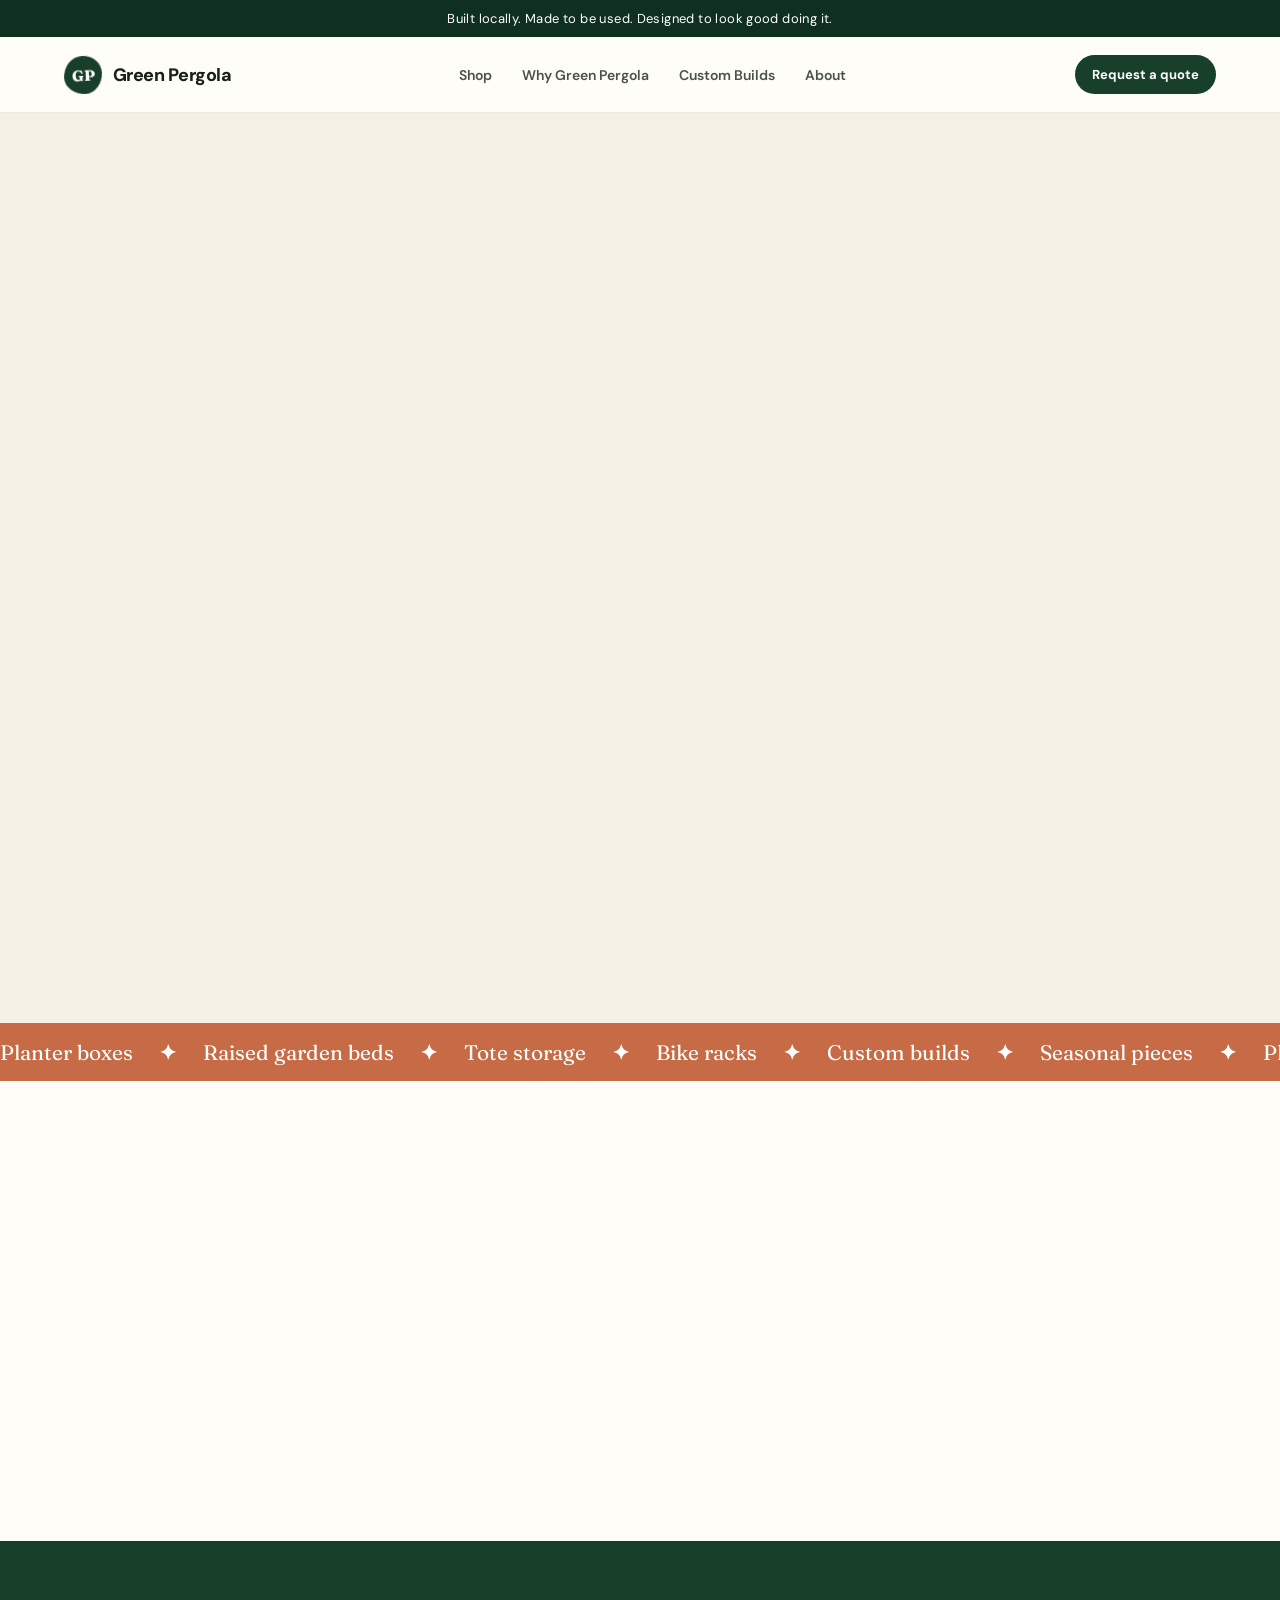
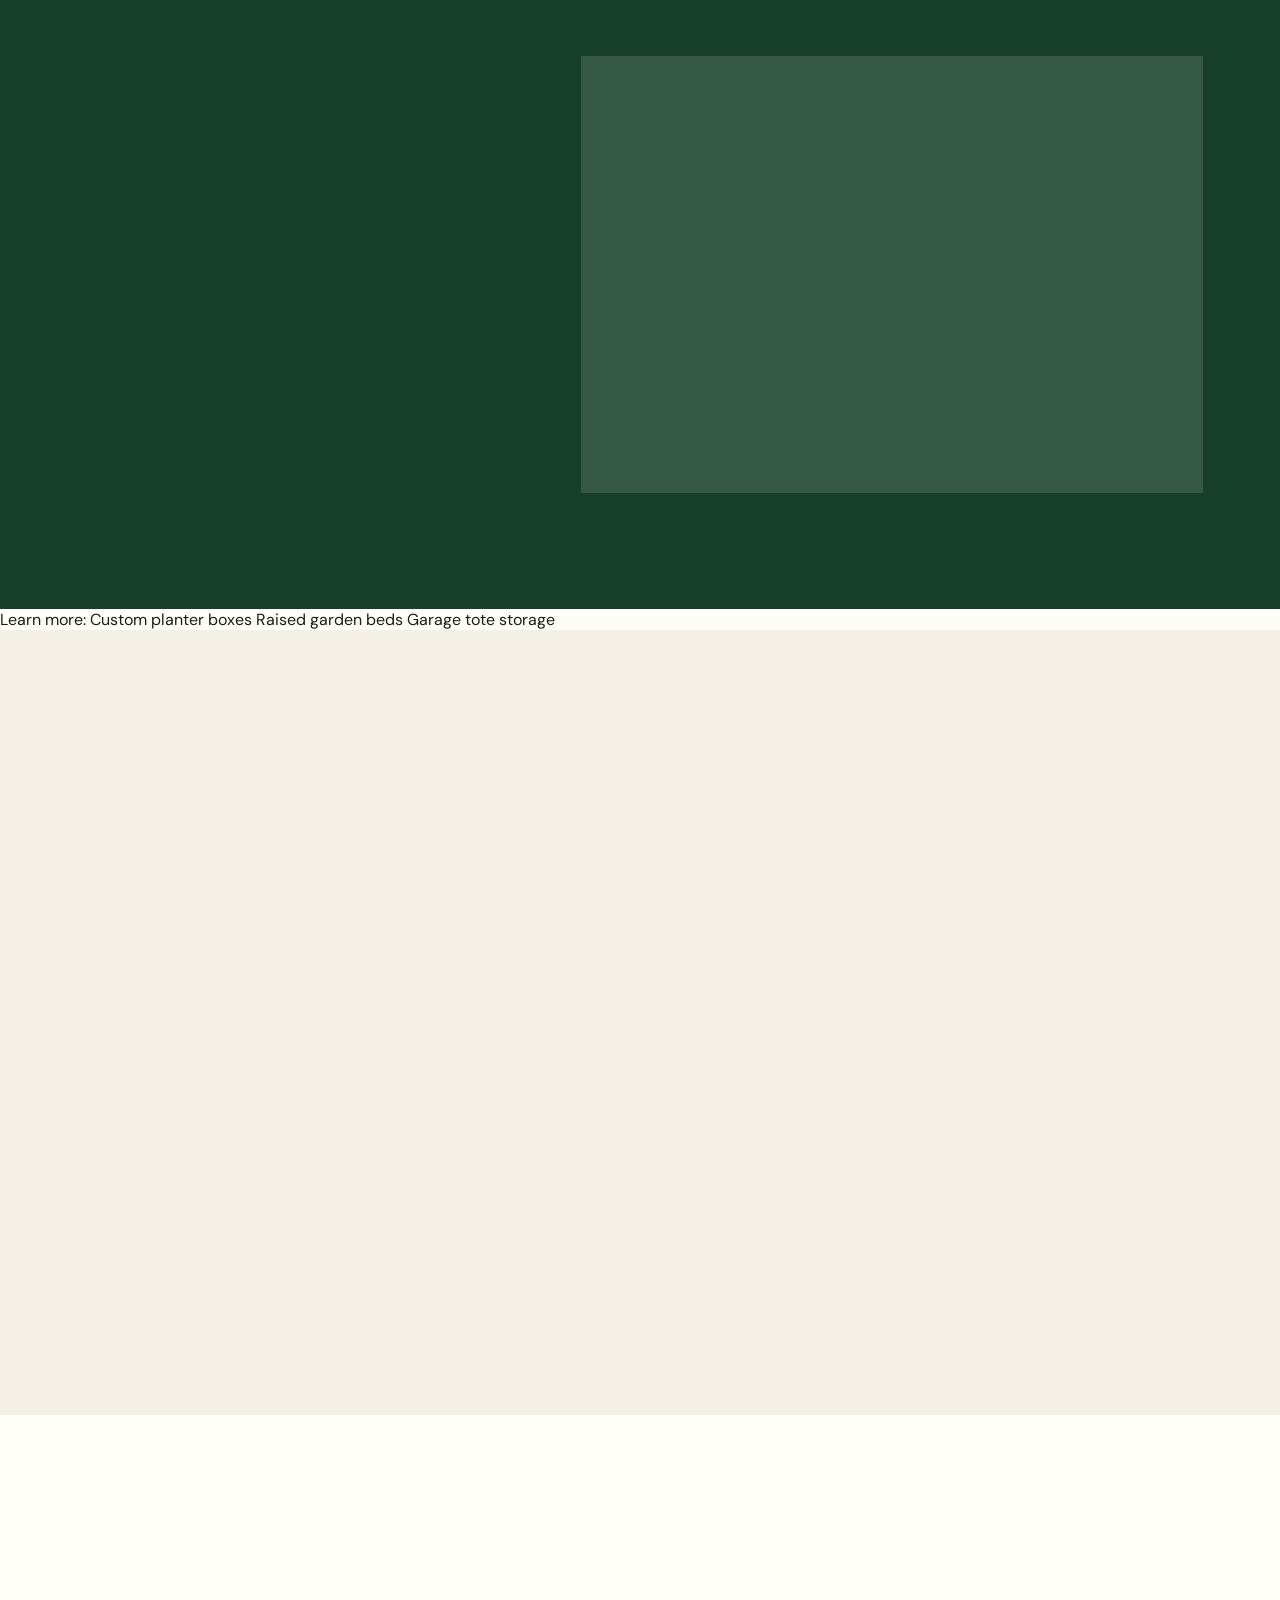
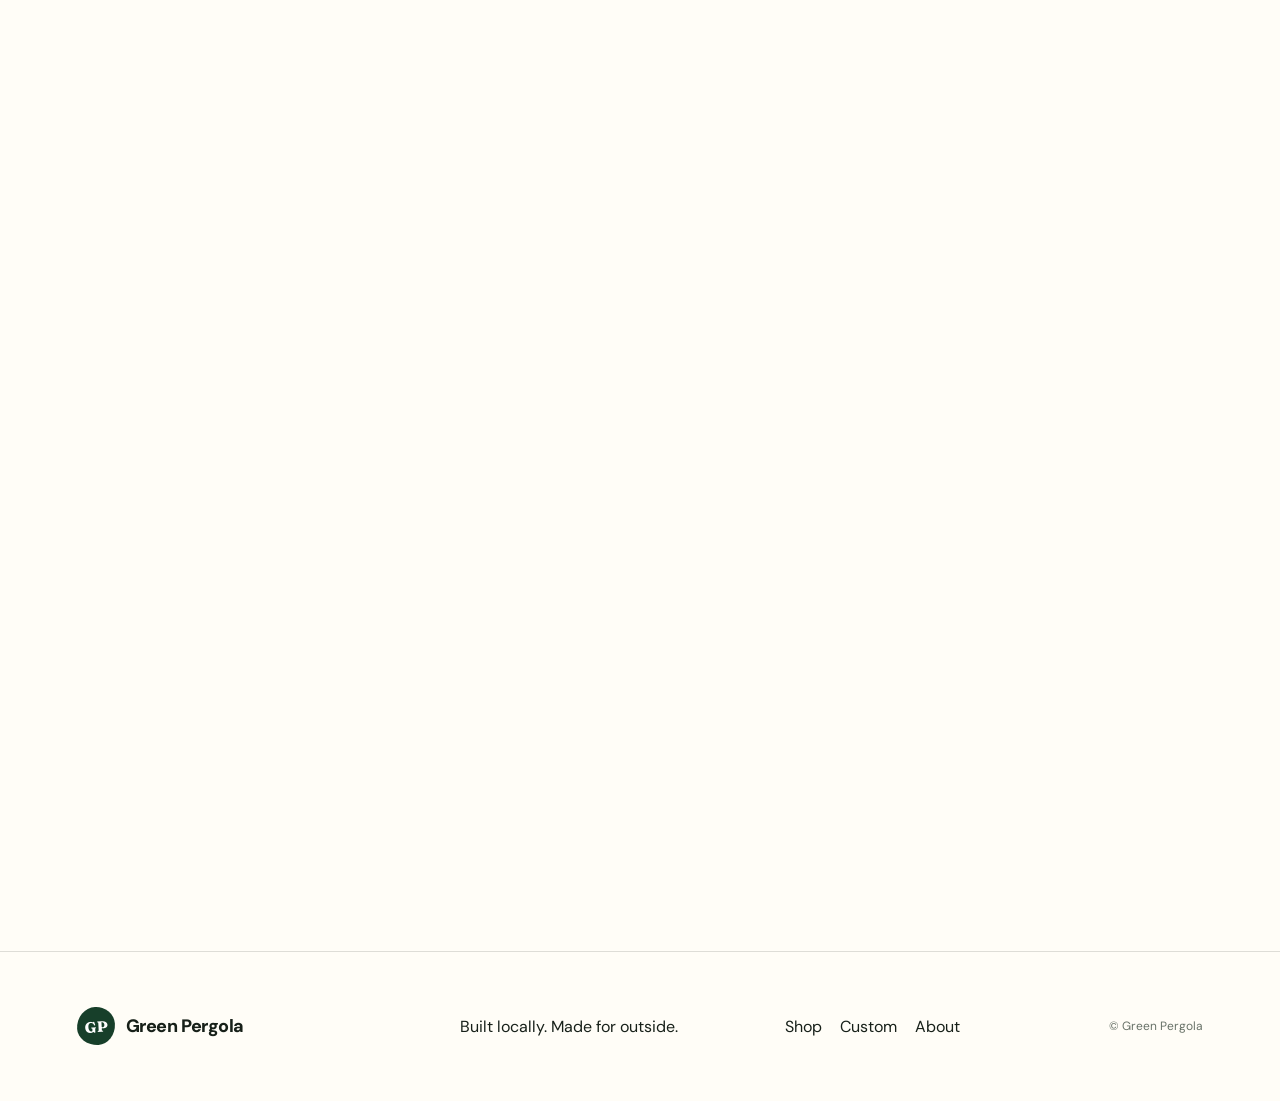
==== commit 3924230a: "Refactor SEO meta tags and form structure" ====
--- a/index.html
+++ b/index.html
@@ -1,46 +1,106 @@
 <!doctype html>
 <html lang="en">
 <head>
-  <link rel="icon" type="image/png" href="/images/favicon.png">
-  <link rel="apple-touch-icon" href="/images/favicon.png">
   <meta charset="utf-8" />
   <meta name="viewport" content="width=device-width, initial-scale=1" />
-  <meta name="theme-color" content="#173f2a" />
+
+  <title>Custom Planter Boxes & Backyard Builds in Colorado | Green Pergola</title>
+
+  <!-- Favicons -->
+  <link rel="icon" type="image/png" href="/images/favicon.png" />
+  <link rel="shortcut icon" href="/images/favicon.png" />
+  <link rel="apple-touch-icon" href="/images/favicon.png" />
+
+  <!-- Core SEO -->
   <meta name="description" content="Custom planter boxes, raised garden beds, garage tote storage, bike racks and one-off wood builds handcrafted in Arvada, Colorado for Denver-area homes." />
   <meta name="robots" content="index,follow,max-image-preview:large,max-snippet:-1,max-video-preview:-1" />
   <meta name="author" content="Green Pergola" />
+  <meta name="theme-color" content="#173f2a" />
   <meta name="geo.region" content="US-CO" />
   <meta name="geo.placename" content="Arvada, Colorado" />
   <link rel="canonical" href="https://thegreenpergola.com/" />
+
+  <!-- Open Graph / link sharing -->
   <meta property="og:type" content="website" />
   <meta property="og:site_name" content="Green Pergola" />
   <meta property="og:title" content="Custom Planter Boxes & Backyard Builds in Colorado | Green Pergola" />
   <meta property="og:description" content="Hand-built planter boxes, raised garden beds, garage storage, bike racks and custom backyard projects made in Arvada for Colorado homes." />
   <meta property="og:url" content="https://thegreenpergola.com/" />
-  <meta property="og:image" content="https://thegreenpergola.com/images/planter-box.png" />
+  <meta property="og:image" content="https://thegreenpergola.com/images/green-pergola-share.png" />
+  <meta property="og:image:secure_url" content="https://thegreenpergola.com/images/green-pergola-share.png" />
+  <meta property="og:image:type" content="image/png" />
+  <meta property="og:image:width" content="1200" />
+  <meta property="og:image:height" content="630" />
+  <meta property="og:image:alt" content="Green Pergola — custom-built garden, storage and outdoor products in Colorado" />
+
+  <!-- Twitter / X -->
   <meta name="twitter:card" content="summary_large_image" />
   <meta name="twitter:title" content="Custom Planter Boxes & Backyard Builds in Colorado | Green Pergola" />
   <meta name="twitter:description" content="Hand-built garden, garage and backyard projects made locally in Colorado." />
-  <meta name="twitter:image" content="https://thegreenpergola.com/images/planter-box.png" />
-  <title>Custom Planter Boxes & Backyard Builds in Colorado | Green Pergola</title>
-  <link rel="preconnect" href="https://fonts.googleapis.com">
-  <link rel="preconnect" href="https://fonts.gstatic.com" crossorigin>
-  <link href="https://fonts.googleapis.com/css2?family=DM+Sans:wght@400;500;600;700&family=Fraunces:opsz,wght@9..144,600;9..144,700&display=swap" rel="stylesheet">
-  <link rel="stylesheet" href="styles.css?v=10" />
-
-  <meta property="og:image"
-      content="https://thegreenpergola.com/images/green-pergola-share.png">
-
-  <meta property="og:image:width" content="1200">
-  <meta property="og:image:height" content="630">
-  <meta property="og:image:alt"
-        content="Green Pergola — custom-built garden, storage and outdoor products in Colorado">
-  
-  <meta name="twitter:card" content="summary_large_image">
-  <meta name="twitter:image"
-        content="https://thegreenpergola.com/images/green-pergola-share.png">
-
-  <script type="application/ld+json">{"@context":"https://schema.org","@graph":[{"@type":"Organization","@id":"https://thegreenpergola.com/#organization","name":"Green Pergola","url":"https://thegreenpergola.com/","logo":"https://thegreenpergola.com/images/planter-box.png","description":"Colorado maker of custom planter boxes, raised garden beds, garage storage, bike racks and one-off wood builds."},{"@type":"LocalBusiness","@id":"https://thegreenpergola.com/#business","name":"Green Pergola","url":"https://thegreenpergola.com/","image":"https://thegreenpergola.com/images/planter-box.png","description":"Custom garden, garage and backyard builds handcrafted in Arvada, Colorado.","areaServed":[{"@type":"City","name":"Arvada"},{"@type":"City","name":"Denver"},{"@type":"City","name":"Westminster"},{"@type":"City","name":"Wheat Ridge"},{"@type":"City","name":"Lakewood"},{"@type":"State","name":"Colorado"}],"address":{"@type":"PostalAddress","addressLocality":"Arvada","addressRegion":"CO","addressCountry":"US"},"makesOffer":[{"@type":"Offer","itemOffered":{"@type":"Service","name":"Custom planter boxes"}},{"@type":"Offer","itemOffered":{"@type":"Service","name":"Raised garden beds"}},{"@type":"Offer","itemOffered":{"@type":"Service","name":"Garage tote storage systems"}},{"@type":"Offer","itemOffered":{"@type":"Service","name":"Custom wood bike racks"}},{"@type":"Offer","itemOffered":{"@type":"Service","name":"Custom backyard builds"}}]},{"@type":"WebSite","@id":"https://thegreenpergola.com/#website","url":"https://thegreenpergola.com/","name":"Green Pergola","publisher":{"@id":"https://thegreenpergola.com/#organization"},"inLanguage":"en-US"}]}</script>
+  <meta name="twitter:image" content="https://thegreenpergola.com/images/green-pergola-share.png" />
+
+  <!-- Fonts -->
+  <link rel="preconnect" href="https://fonts.googleapis.com" />
+  <link rel="preconnect" href="https://fonts.gstatic.com" crossorigin />
+  <link href="https://fonts.googleapis.com/css2?family=DM+Sans:wght@400;500;600;700&family=Fraunces:opsz,wght@9..144,600;9..144,700&display=swap" rel="stylesheet" />
+
+  <link rel="stylesheet" href="styles.css?v=13" />
+
+  <!-- Structured data -->
+  <script type="application/ld+json">
+  {
+    "@context": "https://schema.org",
+    "@graph": [
+      {
+        "@type": "Organization",
+        "@id": "https://thegreenpergola.com/#organization",
+        "name": "Green Pergola",
+        "url": "https://thegreenpergola.com/",
+        "logo": "https://thegreenpergola.com/images/favicon.png",
+        "image": "https://thegreenpergola.com/images/green-pergola-share.png",
+        "description": "Colorado maker of custom planter boxes, raised garden beds, garage storage, bike racks and one-off wood builds."
+      },
+      {
+        "@type": "LocalBusiness",
+        "@id": "https://thegreenpergola.com/#business",
+        "name": "Green Pergola",
+        "url": "https://thegreenpergola.com/",
+        "image": "https://thegreenpergola.com/images/green-pergola-share.png",
+        "logo": "https://thegreenpergola.com/images/favicon.png",
+        "description": "Custom garden, garage and backyard builds handcrafted in Arvada, Colorado.",
+        "areaServed": [
+          {"@type": "City", "name": "Arvada"},
+          {"@type": "City", "name": "Denver"},
+          {"@type": "City", "name": "Westminster"},
+          {"@type": "City", "name": "Wheat Ridge"},
+          {"@type": "City", "name": "Lakewood"},
+          {"@type": "State", "name": "Colorado"}
+        ],
+        "address": {
+          "@type": "PostalAddress",
+          "addressLocality": "Arvada",
+          "addressRegion": "CO",
+          "addressCountry": "US"
+        },
+        "makesOffer": [
+          {"@type": "Offer", "itemOffered": {"@type": "Service", "name": "Custom planter boxes"}},
+          {"@type": "Offer", "itemOffered": {"@type": "Service", "name": "Raised garden beds"}},
+          {"@type": "Offer", "itemOffered": {"@type": "Service", "name": "Garage tote storage systems"}},
+          {"@type": "Offer", "itemOffered": {"@type": "Service", "name": "Custom wood bike racks"}},
+          {"@type": "Offer", "itemOffered": {"@type": "Service", "name": "Custom backyard builds"}}
+        ]
+      },
+      {
+        "@type": "WebSite",
+        "@id": "https://thegreenpergola.com/#website",
+        "url": "https://thegreenpergola.com/",
+        "name": "Green Pergola",
+        "publisher": {"@id": "https://thegreenpergola.com/#organization"},
+        "inLanguage": "en-US"
+      }
+    ]
+  }
+  </script>
 </head>
 <body>
   <div class="announcement">Built locally. Made to be used. Designed to look good doing it.</div>
@@ -134,16 +194,12 @@
     </section>
 
 
-    <section class="section seo-local" id="colorado">
-      <div class="section-heading reveal"><div><p class="eyebrow">Built in Arvada, Colorado</p><h2>Custom garden, garage & backyard builds for Colorado homes.</h2></div><p>Green Pergola builds practical, good-looking pieces for homeowners across the Denver metro area. Every project can be sized and adjusted for your space.</p></div>
-      <div class="seo-service-grid">
-        <article><h3>Custom planter boxes</h3><p>Elevated wood planter boxes built to fit patios, decks and garden spaces, with dimensions tailored to how and where you grow.</p><a href="planter-boxes-colorado.html">Planter boxes in Colorado →</a></article>
-        <article><h3>Raised garden beds</h3><p>Solid wood raised beds made to order for Colorado vegetable gardens, backyard growing spaces and custom layouts.</p><a href="raised-garden-beds-colorado.html">Raised garden beds →</a></article>
-        <article><h3>Garage tote storage</h3><p>Custom tote storage racks designed around your bins and available garage, basement or workshop space.</p><a href="garage-tote-storage-colorado.html">Garage storage systems →</a></article>
-        <article><h3>Custom wood builds</h3><p>Bike racks, kids' stands, outdoor pieces and unusual one-off projects built around your idea instead of a fixed catalog size.</p><a href="#custom">Start a custom build →</a></article>
-      </div>
-      <p class="service-area-copy"><strong>Serving the Denver metro area</strong>, including Arvada, Denver, Westminster, Wheat Ridge, Lakewood and nearby Colorado communities. Have a project farther away? Ask—we'll tell you what makes sense.</p>
-    </section>
+    <div class="seo-support-links" aria-label="More about Green Pergola products">
+      <span>Learn more:</span>
+      <a href="planter-boxes-colorado.html">Custom planter boxes</a>
+      <a href="raised-garden-beds-colorado.html">Raised garden beds</a>
+      <a href="garage-tote-storage-colorado.html">Garage tote storage</a>
+    </div>
 
     <section class="section custom-section" id="custom">
       <div class="custom-card reveal">
@@ -187,7 +243,7 @@
   <footer>
     <a class="brand footer-brand" href="#top"><span class="brand-mark">GP</span><span class="brand-text">Green Pergola</span></a>
     <p>Built locally. Made for outside.</p>
-    <div class="footer-links"><a href="#shop">Shop</a><a href="#custom">Custom</a><a href="#about">About</a><a href="planter-boxes-colorado.html">Planter Boxes</a><a href="raised-garden-beds-colorado.html">Raised Beds</a><a href="garage-tote-storage-colorado.html">Tote Storage</a></div>
+    <div class="footer-links"><a href="#shop">Shop</a><a href="#custom">Custom</a><a href="#about">About</a></div>
     <p class="fineprint">© <span id="year"></span> Green Pergola</p>
   </footer>
 
@@ -211,6 +267,7 @@
         </div>
         <p class="product-detail-description" id="productModalDescription"></p>
         <div class="product-meta product-detail-tags" id="productModalTags"></div>
+        <a class="product-detail-learn" id="productModalLearn" href="#" hidden>Learn more about this build →</a>
         <p class="custom-note">Every build can be adjusted for your space, style, size, and needs.</p>
         <button class="btn full" id="productModalQuote">Request this build</button>
       </div>
@@ -223,23 +280,30 @@
       <p class="eyebrow">Request a quote</p>
       <h2>What are we building?</h2>
       <form id="quoteForm">
-        <label>Name<input name="name" autocomplete="name" required placeholder="Your name"></label>
-        <label>Email<input type="email" name="email" autocomplete="email" required placeholder="you@example.com"></label>
+        <input type="text" name="_honey" class="form-honey" tabindex="-1" autocomplete="off" aria-hidden="true">
+        <div class="form-grid-two">
+          <label>Name<input name="name" autocomplete="name" required placeholder="Your name"></label>
+          <label>Email<input type="email" name="email" autocomplete="email" required placeholder="you@example.com"></label>
+        </div>
+        <div class="form-grid-two">
+          <label>Phone <span class="optional">optional</span><input type="tel" name="phone" autocomplete="tel" placeholder="(303) 555-0123"></label>
+          <label>City / area <span class="optional">optional</span><input name="location" autocomplete="address-level2" placeholder="Arvada, Denver, etc."></label>
+        </div>
         <label>Product / project<select name="product" id="quoteProduct"></select></label>
-        <label>Tell me what you have in mind<textarea name="details" rows="5" placeholder="Size, quantity, color, inspiration, where it needs to go…"></textarea></label>
-        <button class="btn full" type="submit">Create my request</button>
-        <p class="form-note">This static demo creates a ready-to-send request. Connect Jotform/Formspree in <code>app.js</code> to submit automatically.</p>
+        <label>Tell me what you have in mind<textarea name="details" rows="5" required placeholder="Size, quantity, color, inspiration, where it needs to go…"></textarea></label>
+        <button class="btn full" id="quoteSubmit" type="submit">Send quote request</button>
+        <p class="form-status" id="formStatus" role="status" aria-live="polite"></p>
+        <p class="form-note">Your request is sent directly from this form. No Jotform or external form page. Your request is delivered to info@thegreenpergola.com.</p>
       </form>
     </div>
     <div class="modal-step hidden" id="successStep">
-      <p class="eyebrow">Ready to send</p>
-      <h2>Your request is built.</h2>
-      <p id="requestPreview" class="request-preview"></p>
-      <button class="btn full" id="copyRequest">Copy request</button>
-      <button class="btn btn-ghost full" id="startOver">Start another</button>
+      <p class="eyebrow">Request sent</p>
+      <h2>Thanks — we’ve got it.</h2>
+      <p class="request-preview" id="requestPreview">Your quote request was sent successfully. We’ll follow up using the contact information you provided.</p>
+      <button class="btn btn-ghost full" id="startOver">Send another request</button>
     </div>
   </dialog>
 
-  <script src="app.js?v=10"></script>
+  <script src="app.js?v=14"></script>
 </body>
 </html>
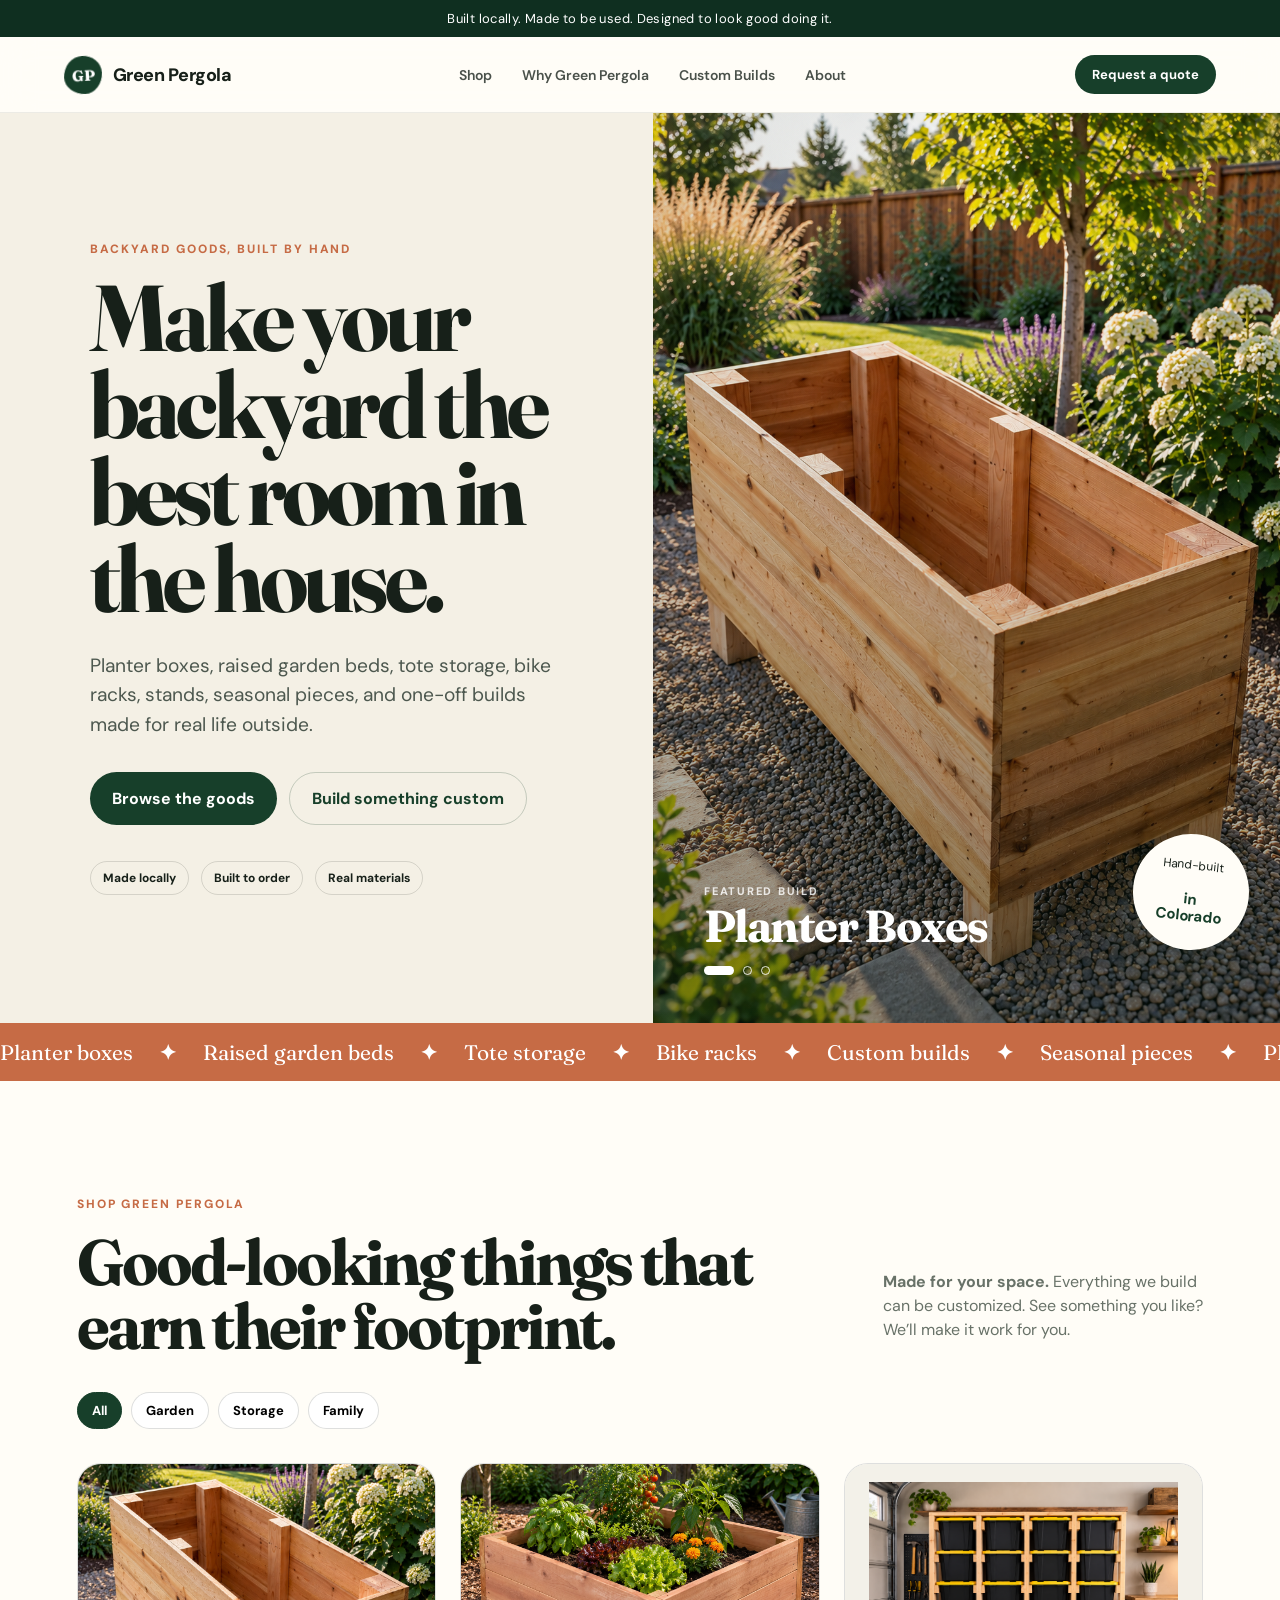
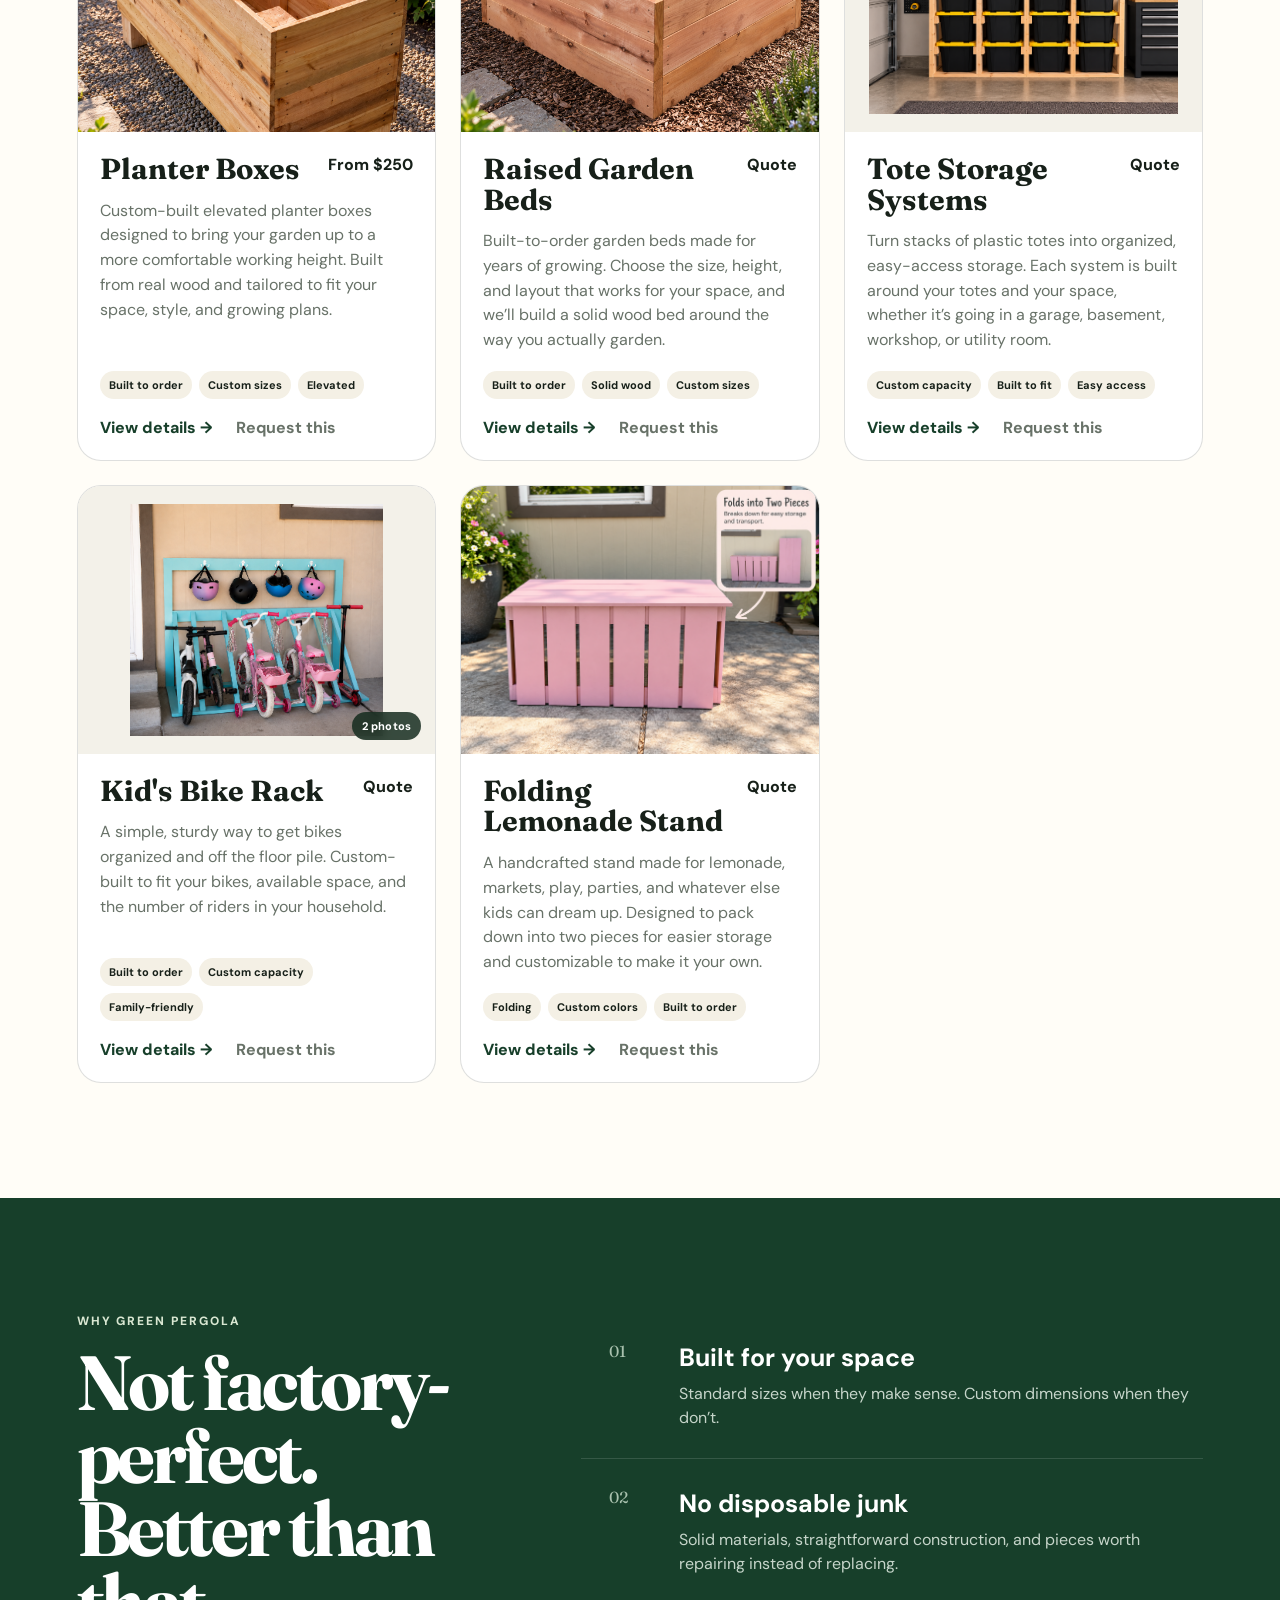
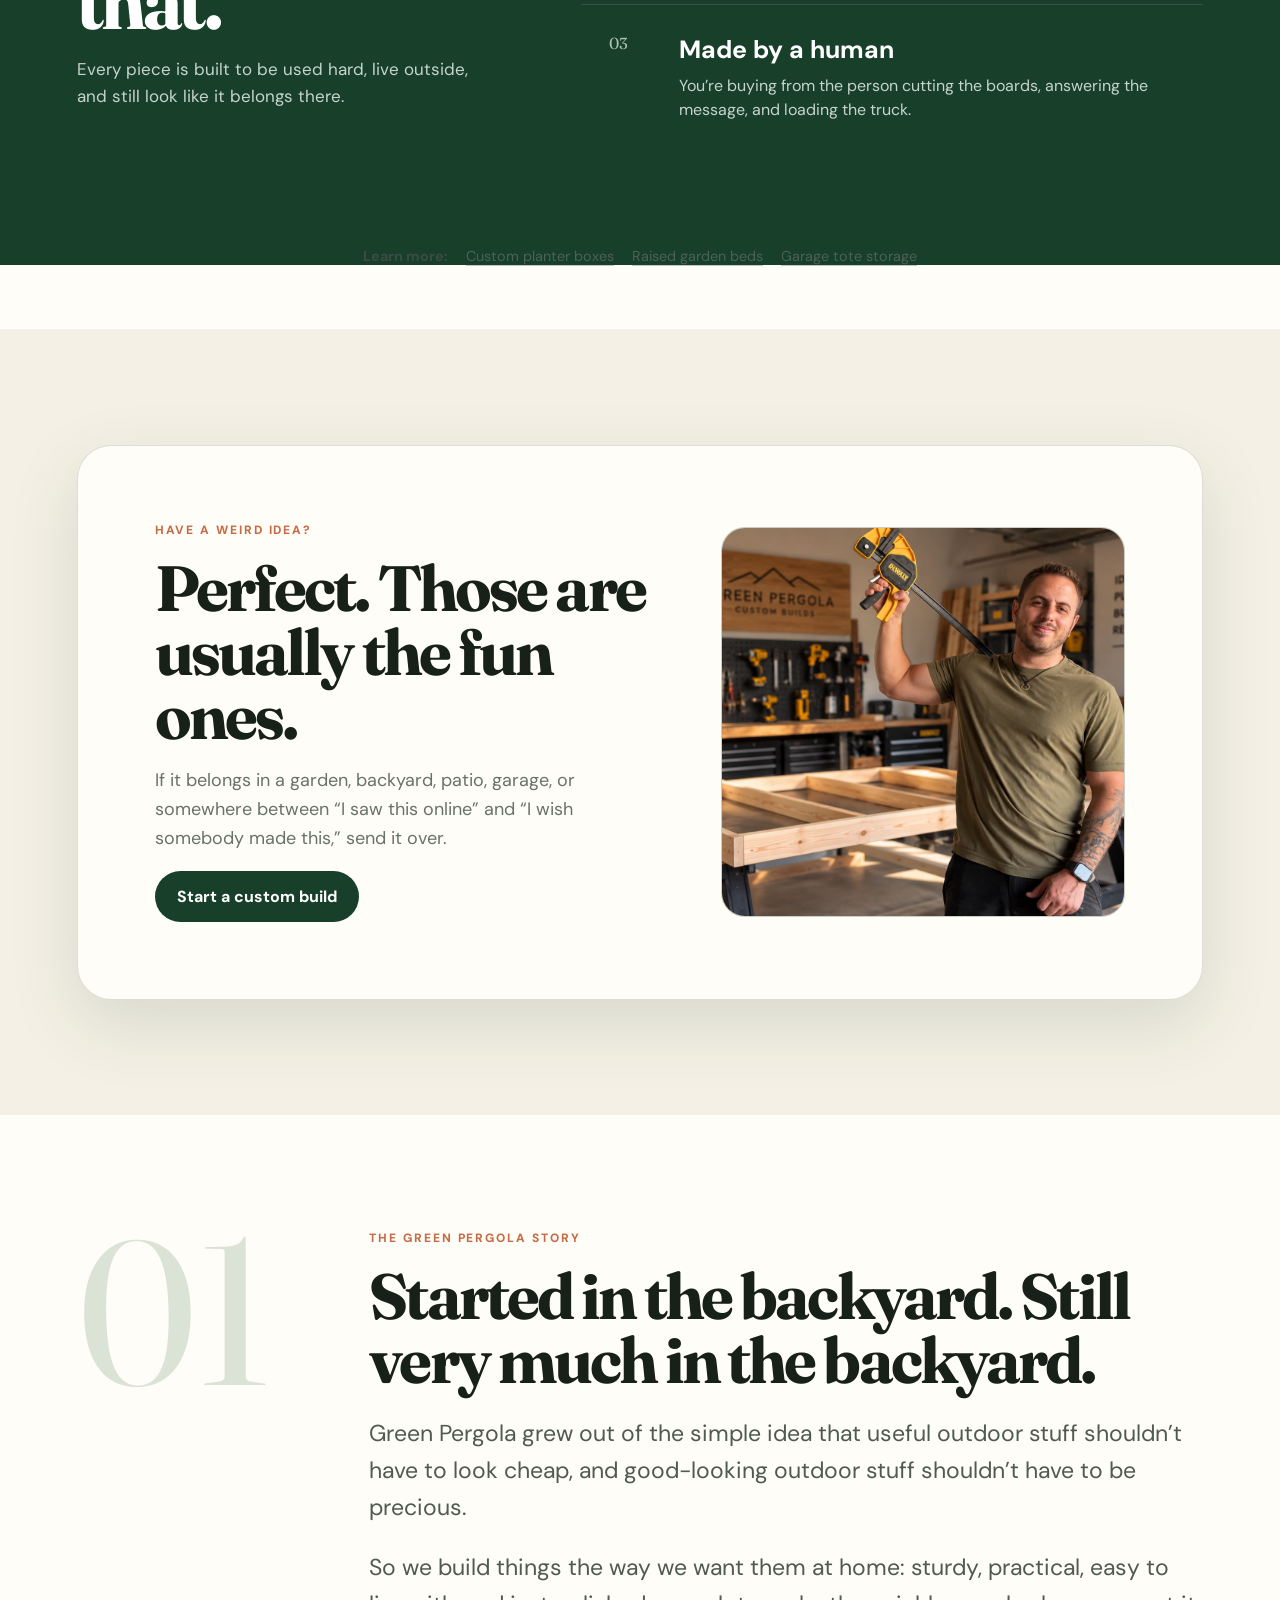
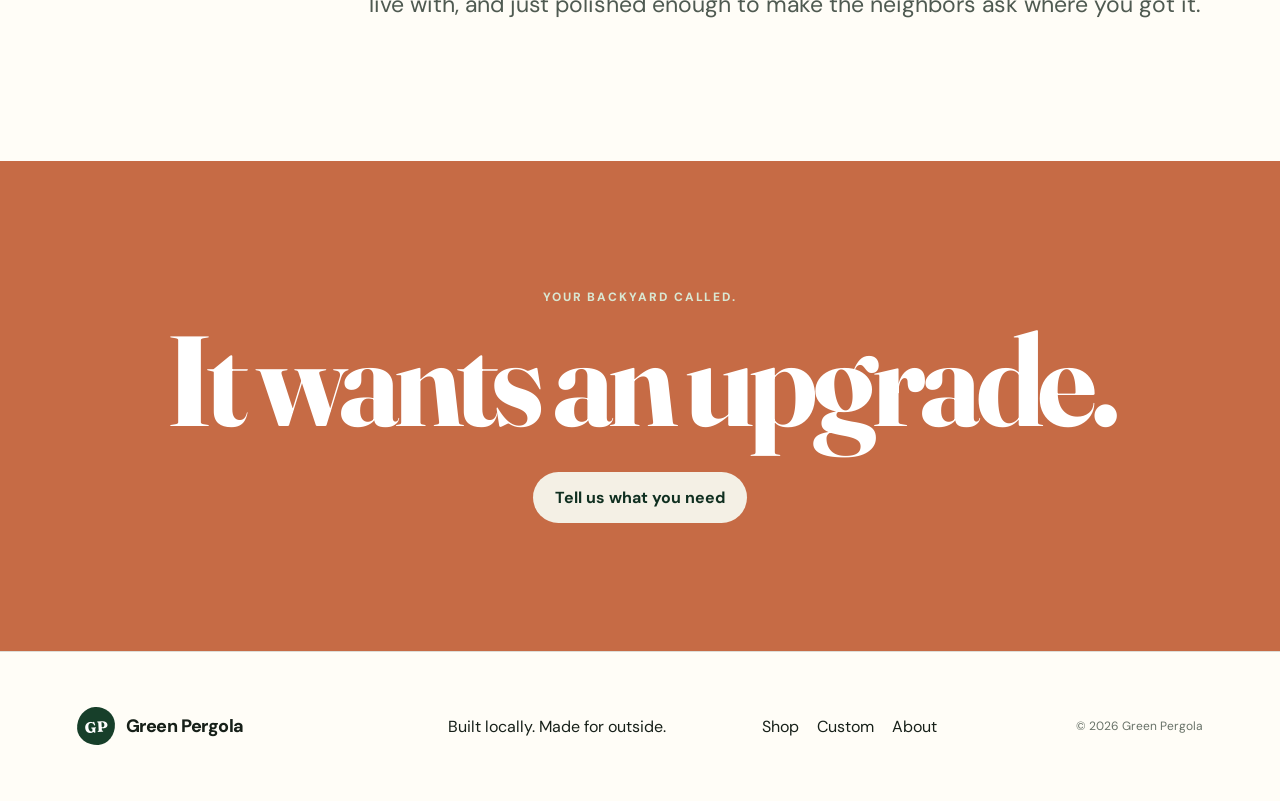
==== commit 6cb0cee8: "Modify quote form for bot check and captcha Replaced honey input with a checkbox for bot check, adde" ====
--- a/index.html
+++ b/index.html
@@ -280,7 +280,7 @@
       <p class="eyebrow">Request a quote</p>
       <h2>What are we building?</h2>
       <form id="quoteForm">
-        <input type="text" name="_honey" class="form-honey" tabindex="-1" autocomplete="off" aria-hidden="true">
+        <input type="checkbox" name="botcheck" class="form-honey" tabindex="-1" autocomplete="off" aria-hidden="true">
         <div class="form-grid-two">
           <label>Name<input name="name" autocomplete="name" required placeholder="Your name"></label>
           <label>Email<input type="email" name="email" autocomplete="email" required placeholder="you@example.com"></label>
@@ -291,9 +291,12 @@
         </div>
         <label>Product / project<select name="product" id="quoteProduct"></select></label>
         <label>Tell me what you have in mind<textarea name="details" rows="5" required placeholder="Size, quantity, color, inspiration, where it needs to go…"></textarea></label>
+        <div class="captcha-wrap">
+          <div class="h-captcha" data-captcha="true"></div>
+        </div>
         <button class="btn full" id="quoteSubmit" type="submit">Send quote request</button>
         <p class="form-status" id="formStatus" role="status" aria-live="polite"></p>
-        <p class="form-note">Your request is sent directly from this form. No Jotform or external form page. Your request is delivered to info@thegreenpergola.com.</p>
+        <p class="form-note">Tell us what you have in mind and we’ll get back to you as soon as we can.</p>
       </form>
     </div>
     <div class="modal-step hidden" id="successStep">
@@ -304,6 +307,7 @@
     </div>
   </dialog>
 
-  <script src="app.js?v=14"></script>
+  <script src="https://web3forms.com/client/script.js" async defer></script>
+  <script src="app.js?v=15"></script>
 </body>
 </html>
--- a/styles.css
+++ b/styles.css
@@ -450,3 +450,104 @@
 
 /* SEO content section */
 .seo-service-grid{display:grid;grid-template-columns:repeat(2,minmax(0,1fr));gap:18px;margin-top:28px}.seo-service-grid article{background:#fff;border:1px solid rgba(23,63,42,.12);border-radius:22px;padding:26px}.seo-service-grid h3{margin:0 0 10px}.seo-service-grid p{color:#687166;line-height:1.65}.seo-service-grid a{color:#174f32;font-weight:700;text-decoration:none}.service-area-copy{margin:26px 0 0;max-width:900px;color:#687166;line-height:1.7}.seo-page{max-width:1100px;margin:0 auto;padding:70px 28px}.seo-page h1{font-family:Fraunces,serif;font-size:clamp(2.8rem,7vw,5.5rem);line-height:.98;margin:.2em 0}.seo-page h2{font-family:Fraunces,serif;font-size:clamp(2rem,4vw,3.2rem)}.seo-page p,.seo-page li{font-size:1.08rem;line-height:1.75;color:#5f695f}.seo-page .lead{font-size:1.3rem;max-width:780px}.seo-page .seo-hero-image{width:100%;max-height:620px;object-fit:cover;border-radius:28px;margin:34px 0}.seo-page .seo-cta{background:#173f2a;color:#fff;border-radius:28px;padding:34px;margin-top:48px}.seo-page .seo-cta p{color:#e8eee8}.seo-page a{color:#174f32}.seo-page .seo-cta a{color:#fff}@media(max-width:760px){.seo-service-grid{grid-template-columns:1fr}}
+
+/* =========================================================
+   V13 â€” CLEAN CATALOG / SINGLE-IMAGE MODALS / QUOTE FORM
+========================================================= */
+.gallery-arrow[hidden],
+.gallery-thumbs[hidden] {
+  display: none !important;
+}
+
+.product-detail-learn[hidden] {
+  display: none !important;
+}
+
+.product-detail-learn {
+  display: inline-flex;
+  margin-top: 14px;
+  color: var(--green, #173f2a);
+  font-weight: 700;
+  text-decoration: none;
+}
+
+.product-detail-learn:hover {
+  text-decoration: underline;
+}
+
+.seo-support-links {
+  max-width: 1400px;
+  margin: -18px auto 64px;
+  padding: 0 32px;
+  display: flex;
+  flex-wrap: wrap;
+  align-items: center;
+  justify-content: center;
+  gap: 10px 18px;
+  color: #6c736b;
+  font-size: .9rem;
+}
+
+.seo-support-links span {
+  font-weight: 700;
+  color: #3d4b42;
+}
+
+.seo-support-links a {
+  color: #4c6254;
+  text-decoration: underline;
+  text-decoration-color: rgba(76, 98, 84, .35);
+  text-underline-offset: 4px;
+}
+
+.seo-support-links a:hover {
+  color: #173f2a;
+  text-decoration-color: currentColor;
+}
+
+.form-grid-two {
+  display: grid;
+  grid-template-columns: repeat(2, minmax(0, 1fr));
+  gap: 14px;
+}
+
+.optional {
+  font-size: .78em;
+  font-weight: 500;
+  opacity: .62;
+}
+
+.form-status {
+  min-height: 1.4em;
+  margin: 10px 0 0;
+  font-size: .9rem;
+  color: #8c3c2d;
+}
+
+#quoteSubmit:disabled {
+  opacity: .6;
+  cursor: wait;
+}
+
+@media (max-width: 680px) {
+  .form-grid-two {
+    grid-template-columns: 1fr;
+  }
+
+  .seo-support-links {
+    margin-top: -8px;
+    padding: 0 20px;
+    justify-content: flex-start;
+  }
+}
+
+
+/* Anti-spam honeypot: hidden from real visitors */
+.form-honey {
+  position: absolute !important;
+  left: -9999px !important;
+  width: 1px !important;
+  height: 1px !important;
+  opacity: 0 !important;
+  pointer-events: none !important;
+}
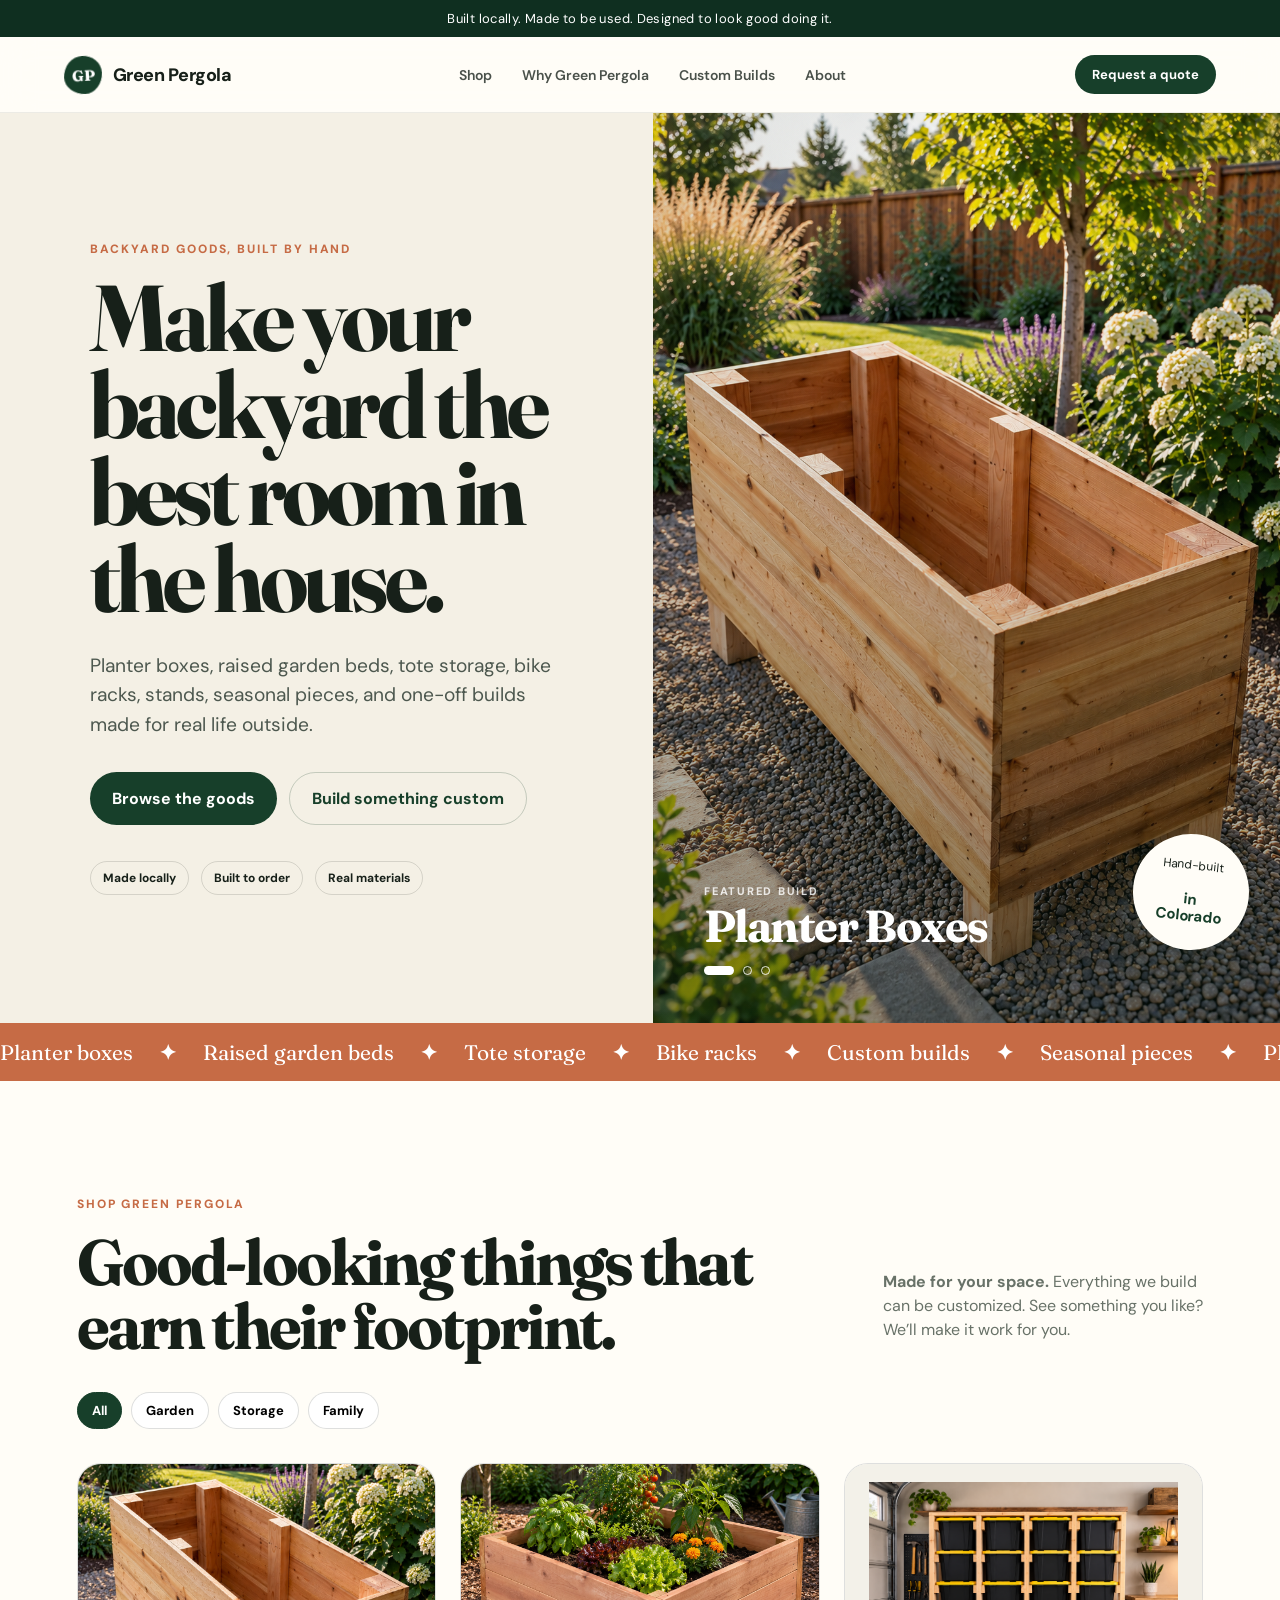
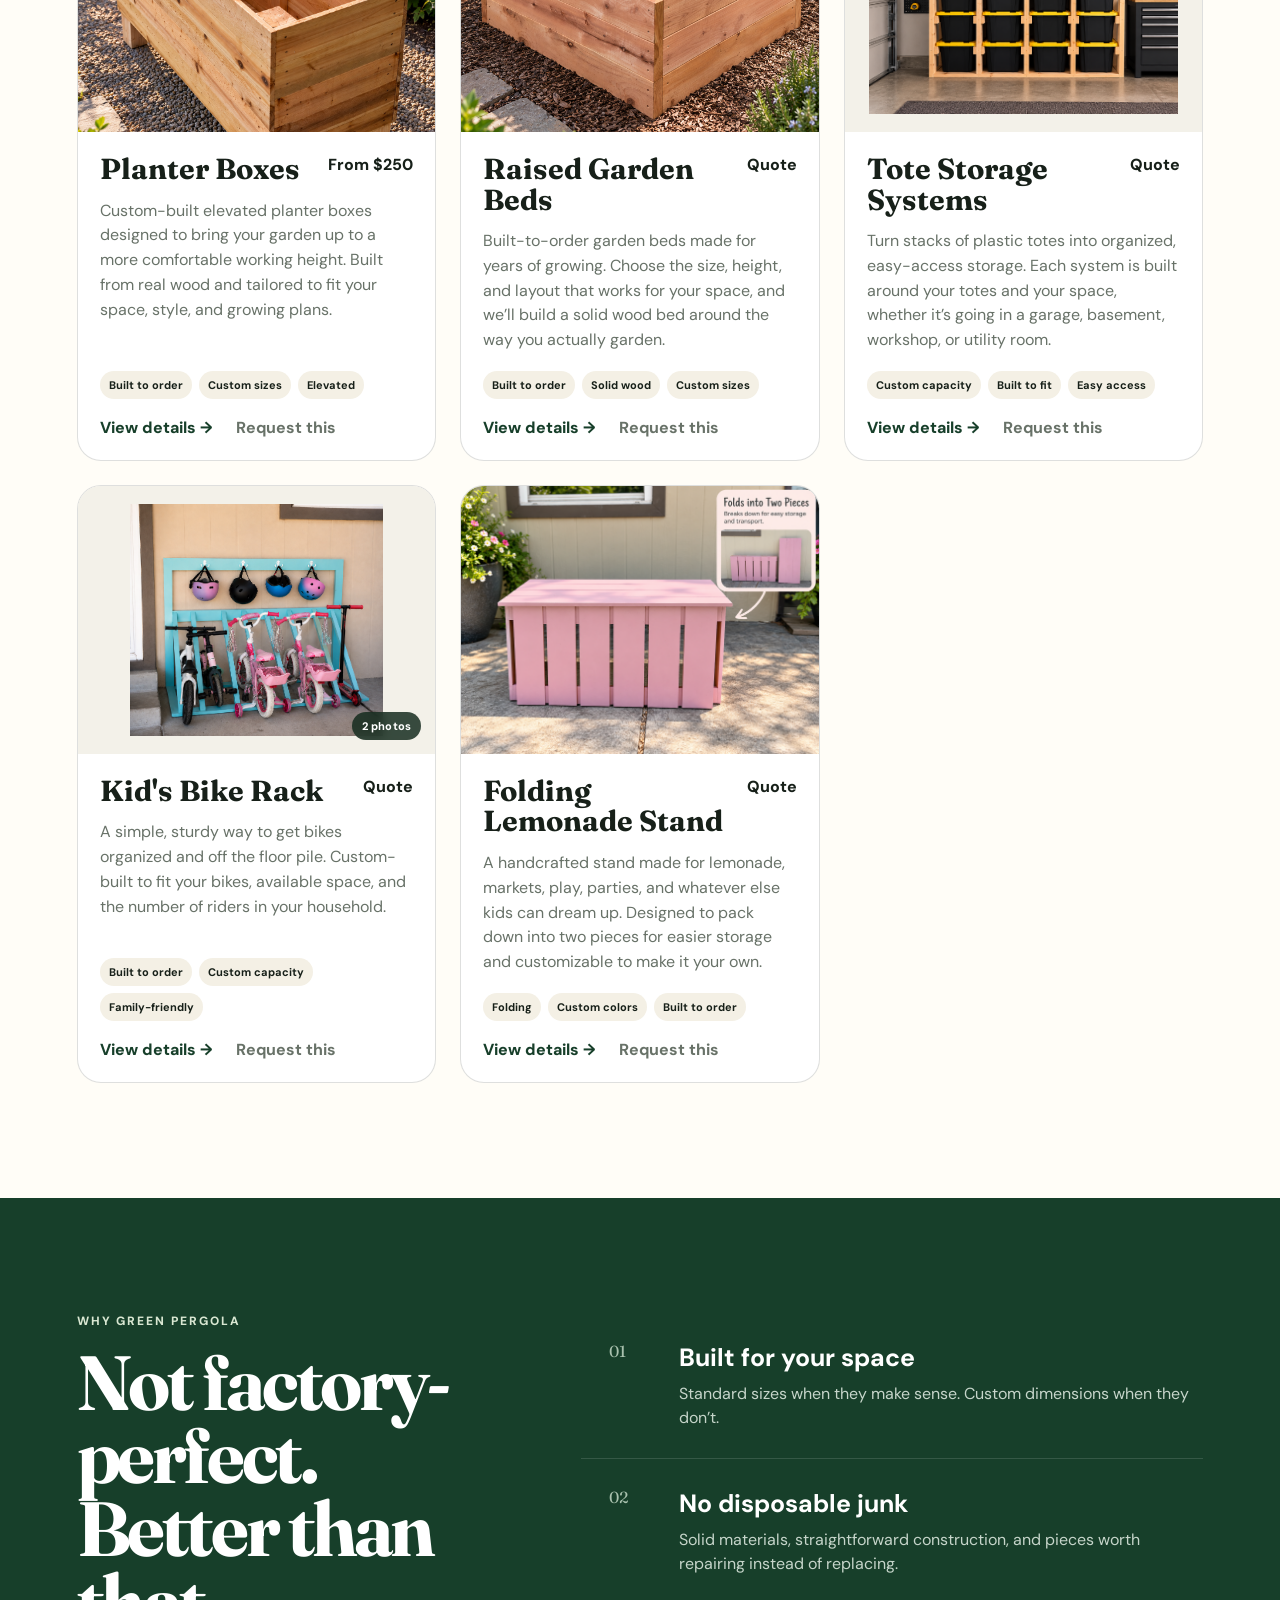
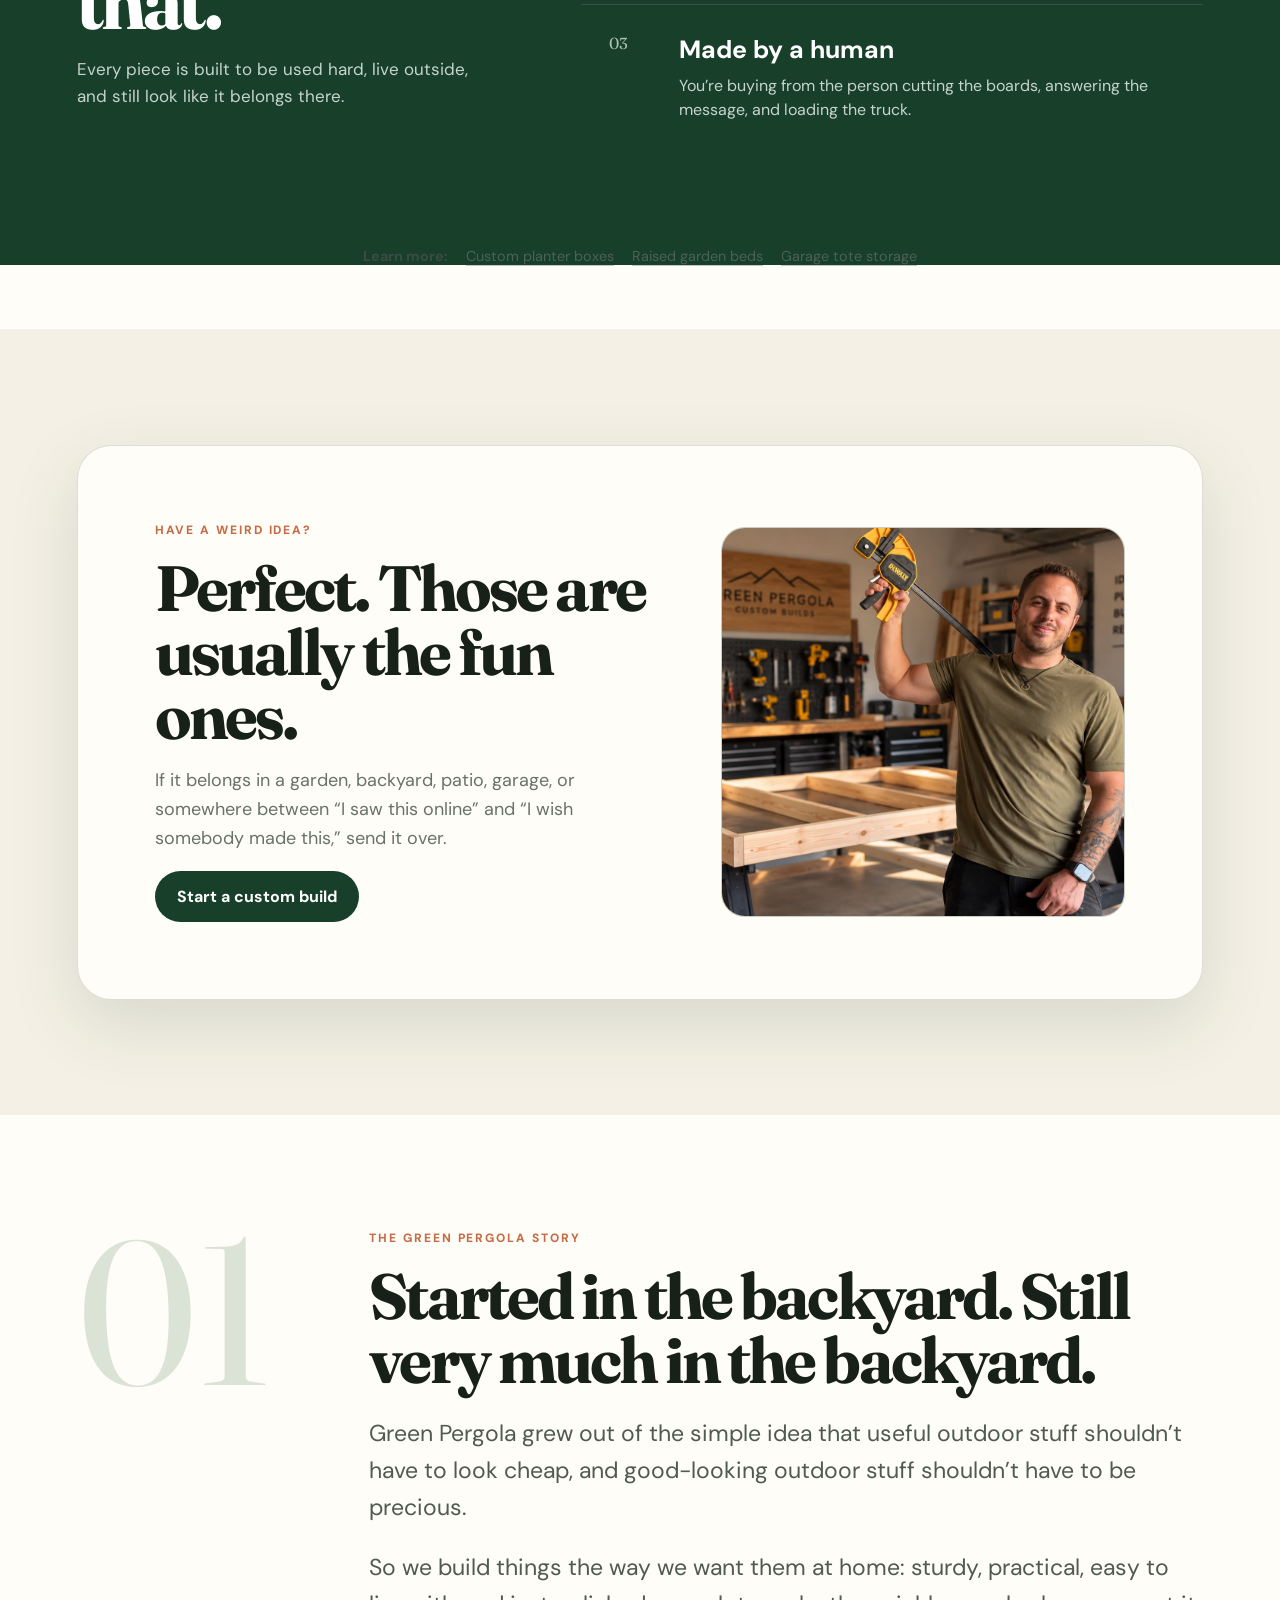
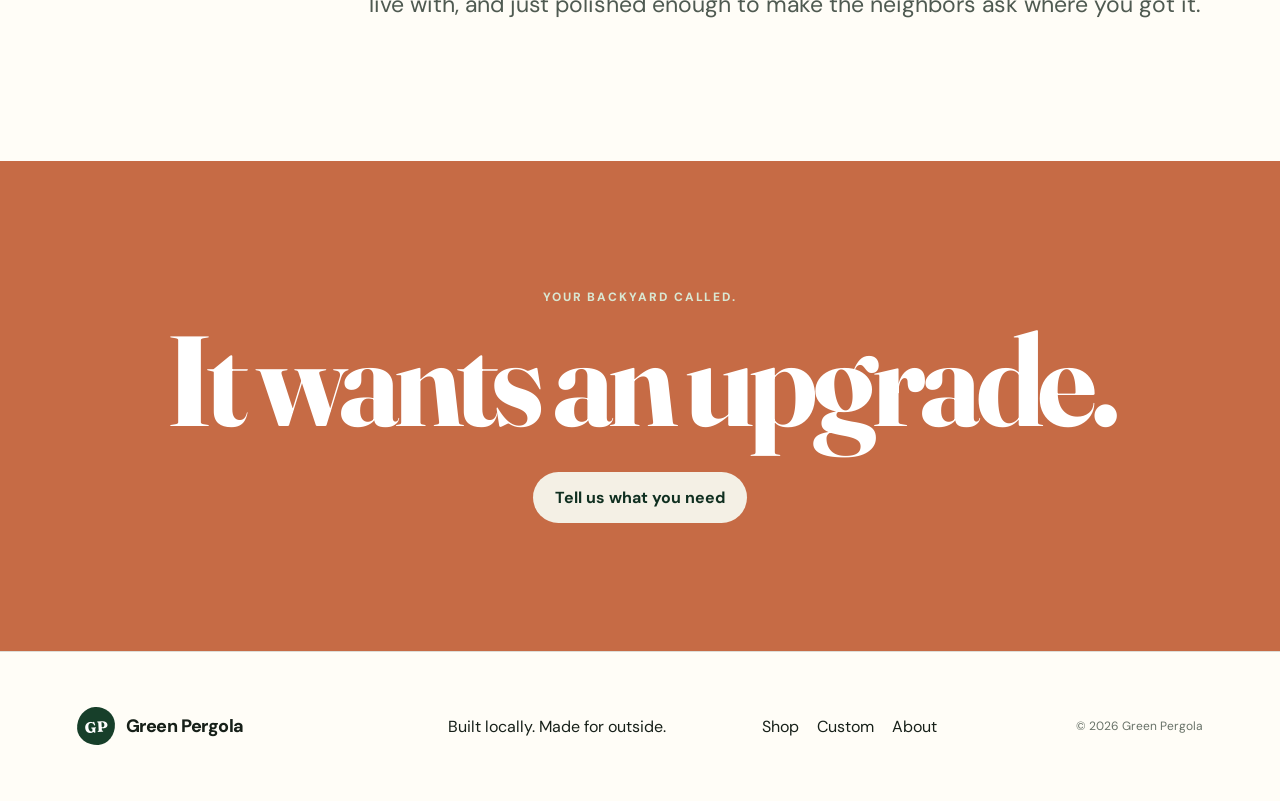
==== commit 59f3851c: "Update quote modal structure and app script version" ====
--- a/index.html
+++ b/index.html
@@ -274,11 +274,12 @@
     </div>
   </dialog>
 
-  <dialog class="quote-modal" id="quoteModal">
+  <div class="quote-modal-layer hidden" id="quoteModal" role="dialog" aria-modal="true" aria-labelledby="quoteModalTitle">
+    <div class="quote-modal">
     <button class="modal-close" id="closeModal" aria-label="Close">×</button>
     <div class="modal-step" id="formStep">
       <p class="eyebrow">Request a quote</p>
-      <h2>What are we building?</h2>
+      <h2 id="quoteModalTitle">What are we building?</h2>
       <form id="quoteForm">
         <input type="checkbox" name="botcheck" class="form-honey" tabindex="-1" autocomplete="off" aria-hidden="true">
         <div class="form-grid-two">
@@ -305,9 +306,10 @@
       <p class="request-preview" id="requestPreview">Your quote request was sent successfully. We’ll follow up using the contact information you provided.</p>
       <button class="btn btn-ghost full" id="startOver">Send another request</button>
     </div>
-  </dialog>
+    </div>
+  </div>
 
   <script src="https://web3forms.com/client/script.js" async defer></script>
-  <script src="app.js?v=15"></script>
+  <script src="app.js?v=16"></script>
 </body>
 </html>
--- a/styles.css
+++ b/styles.css
@@ -551,3 +551,83 @@
   opacity: 0 !important;
   pointer-events: none !important;
 }
+
+
+/* v15 â€” quote form captcha */
+.captcha-wrap {
+  margin: .15rem 0 .85rem;
+  min-height: 78px;
+}
+.captcha-wrap .h-captcha {
+  max-width: 100%;
+}
+.form-status {
+  min-height: 1.25em;
+}
+#quoteSubmit:disabled {
+  opacity: .72;
+  cursor: wait;
+}
+
+
+/* =========================================================
+   v16 â€” hCaptcha challenge layering fix
+   Native <dialog>.showModal() lives in the browser "top layer",
+   which can cover hCaptcha's challenge iframe. The quote modal now
+   uses a normal fixed overlay so the hCaptcha challenge can appear
+   above it correctly.
+========================================================= */
+.quote-modal-layer {
+  position: fixed;
+  inset: 0;
+  z-index: 10000;
+  display: grid;
+  place-items: center;
+  padding: 24px;
+  overflow-y: auto;
+  background: rgba(9,22,14,.62);
+  backdrop-filter: blur(4px);
+  -webkit-backdrop-filter: blur(4px);
+}
+
+.quote-modal-layer.hidden {
+  display: none !important;
+}
+
+.quote-modal-layer .quote-modal {
+  position: relative;
+  width: min(94vw, 640px);
+  max-height: calc(100vh - 48px);
+  overflow-y: auto;
+  margin: auto;
+  border: 0;
+  border-radius: 28px;
+  padding: 0;
+  background: #fff;
+  box-shadow: 0 40px 100px rgba(0,0,0,.25);
+}
+
+/* The old ::backdrop rule only applied to native dialogs. */
+.quote-modal-layer .quote-modal::backdrop {
+  display: none;
+}
+
+/* Keep the checkbox widget visible and give the challenge room. */
+.captcha-wrap {
+  position: relative;
+  z-index: 1;
+  min-height: 78px;
+}
+
+@media (max-width: 620px) {
+  .quote-modal-layer {
+    padding: 12px;
+    align-items: start;
+  }
+
+  .quote-modal-layer .quote-modal {
+    width: 100%;
+    max-height: calc(100vh - 24px);
+    margin-top: 12px;
+  }
+}
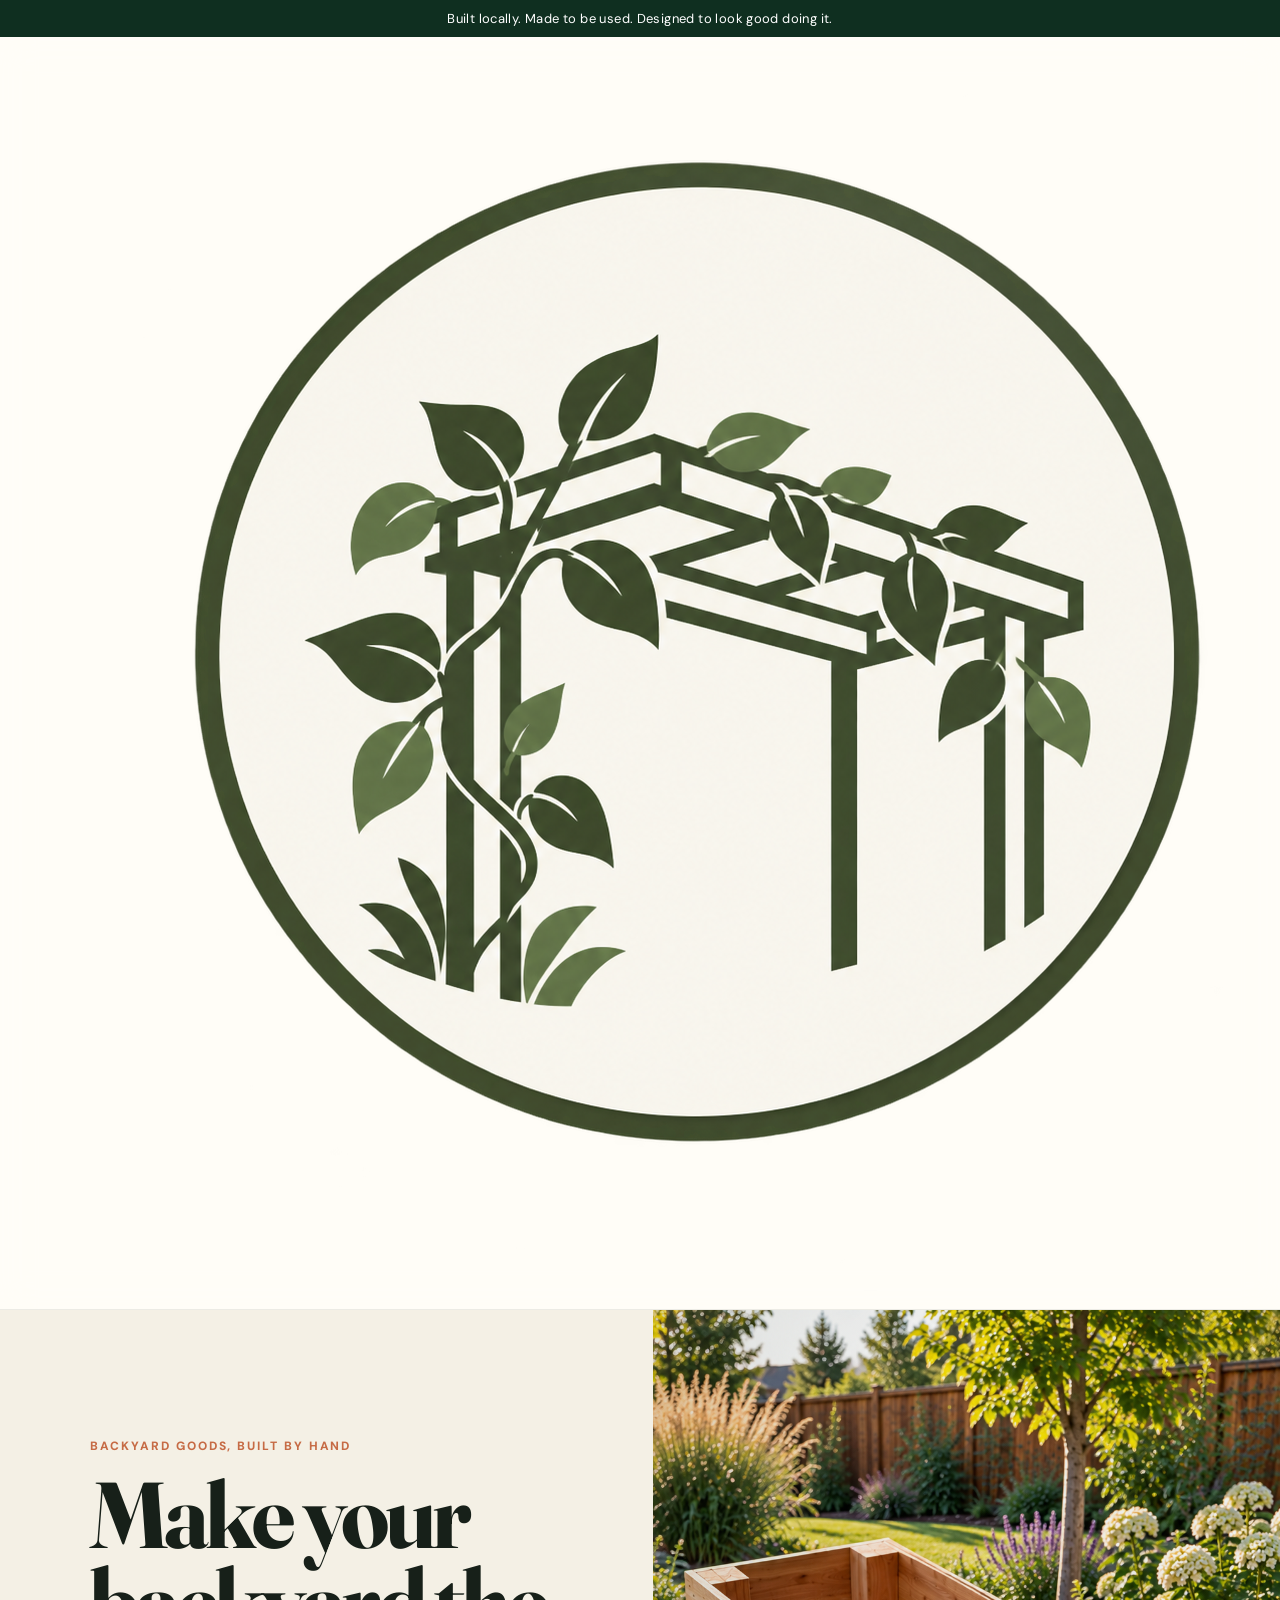
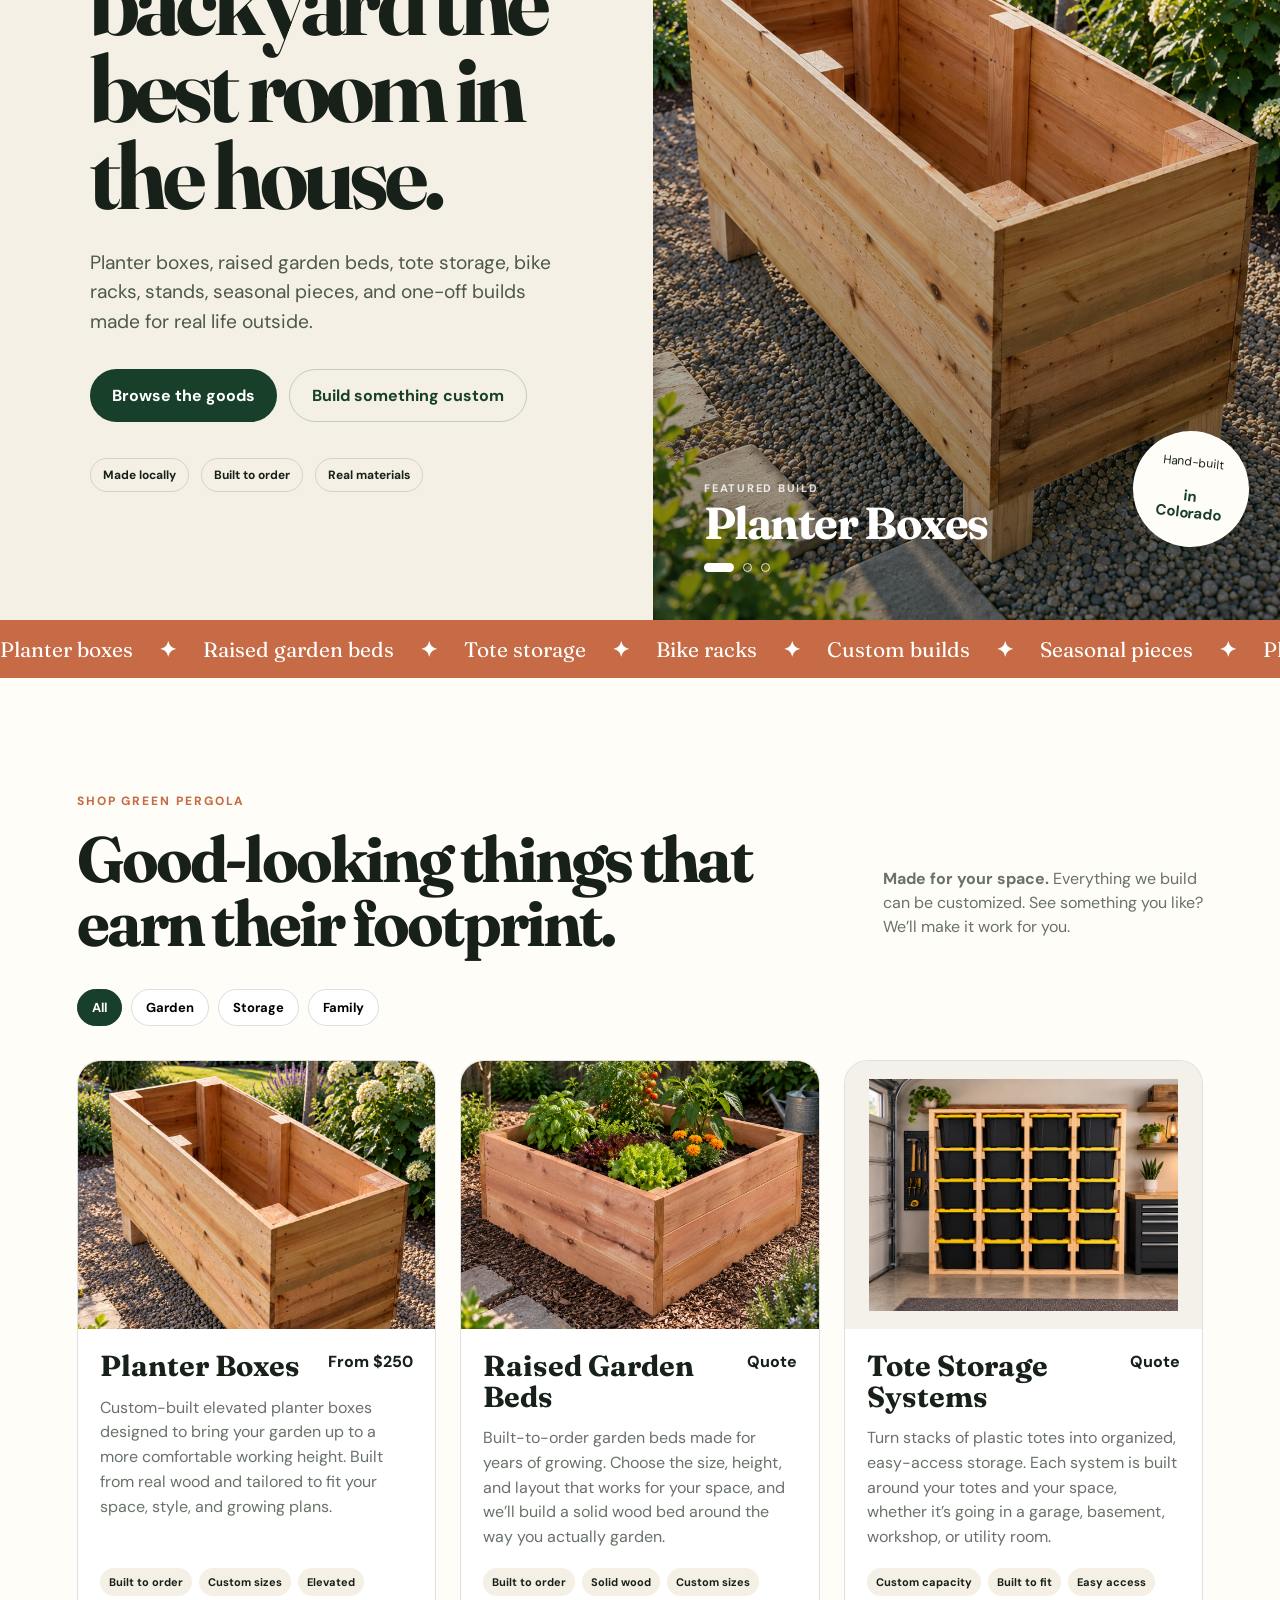
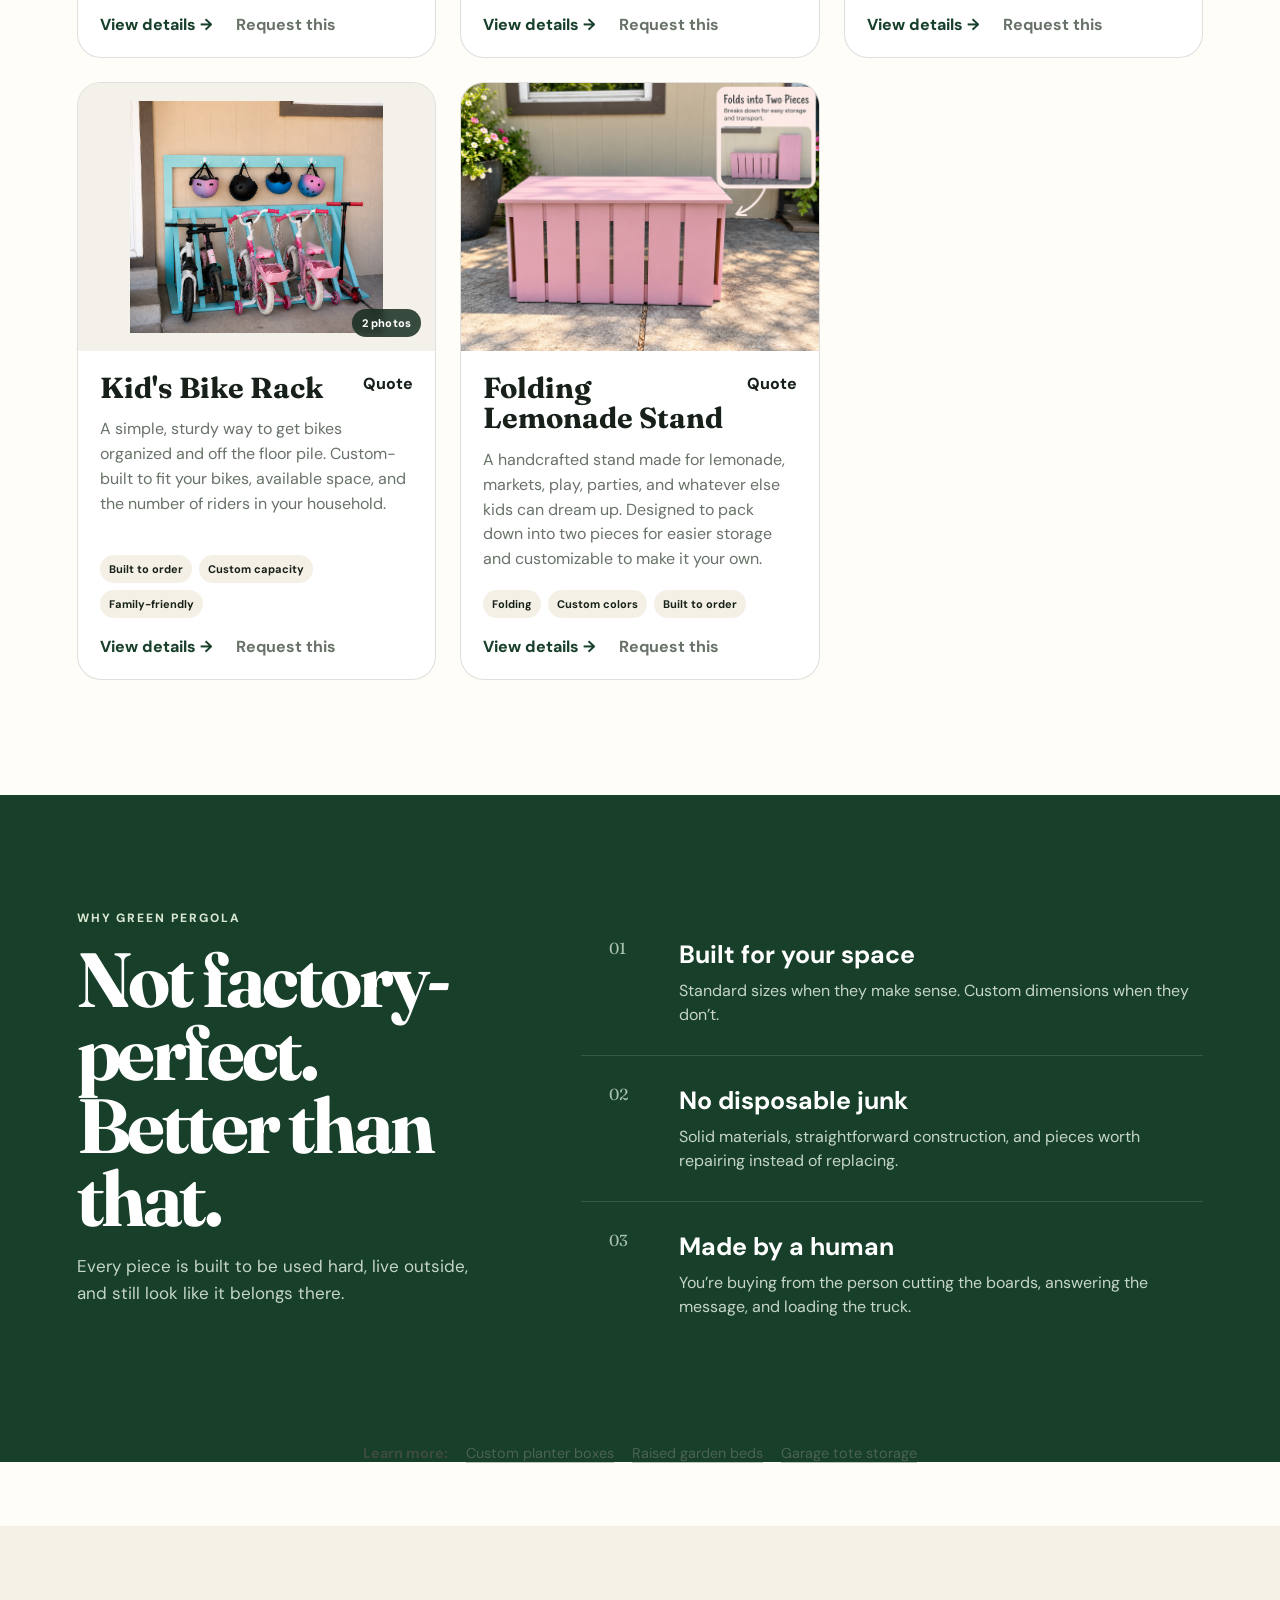
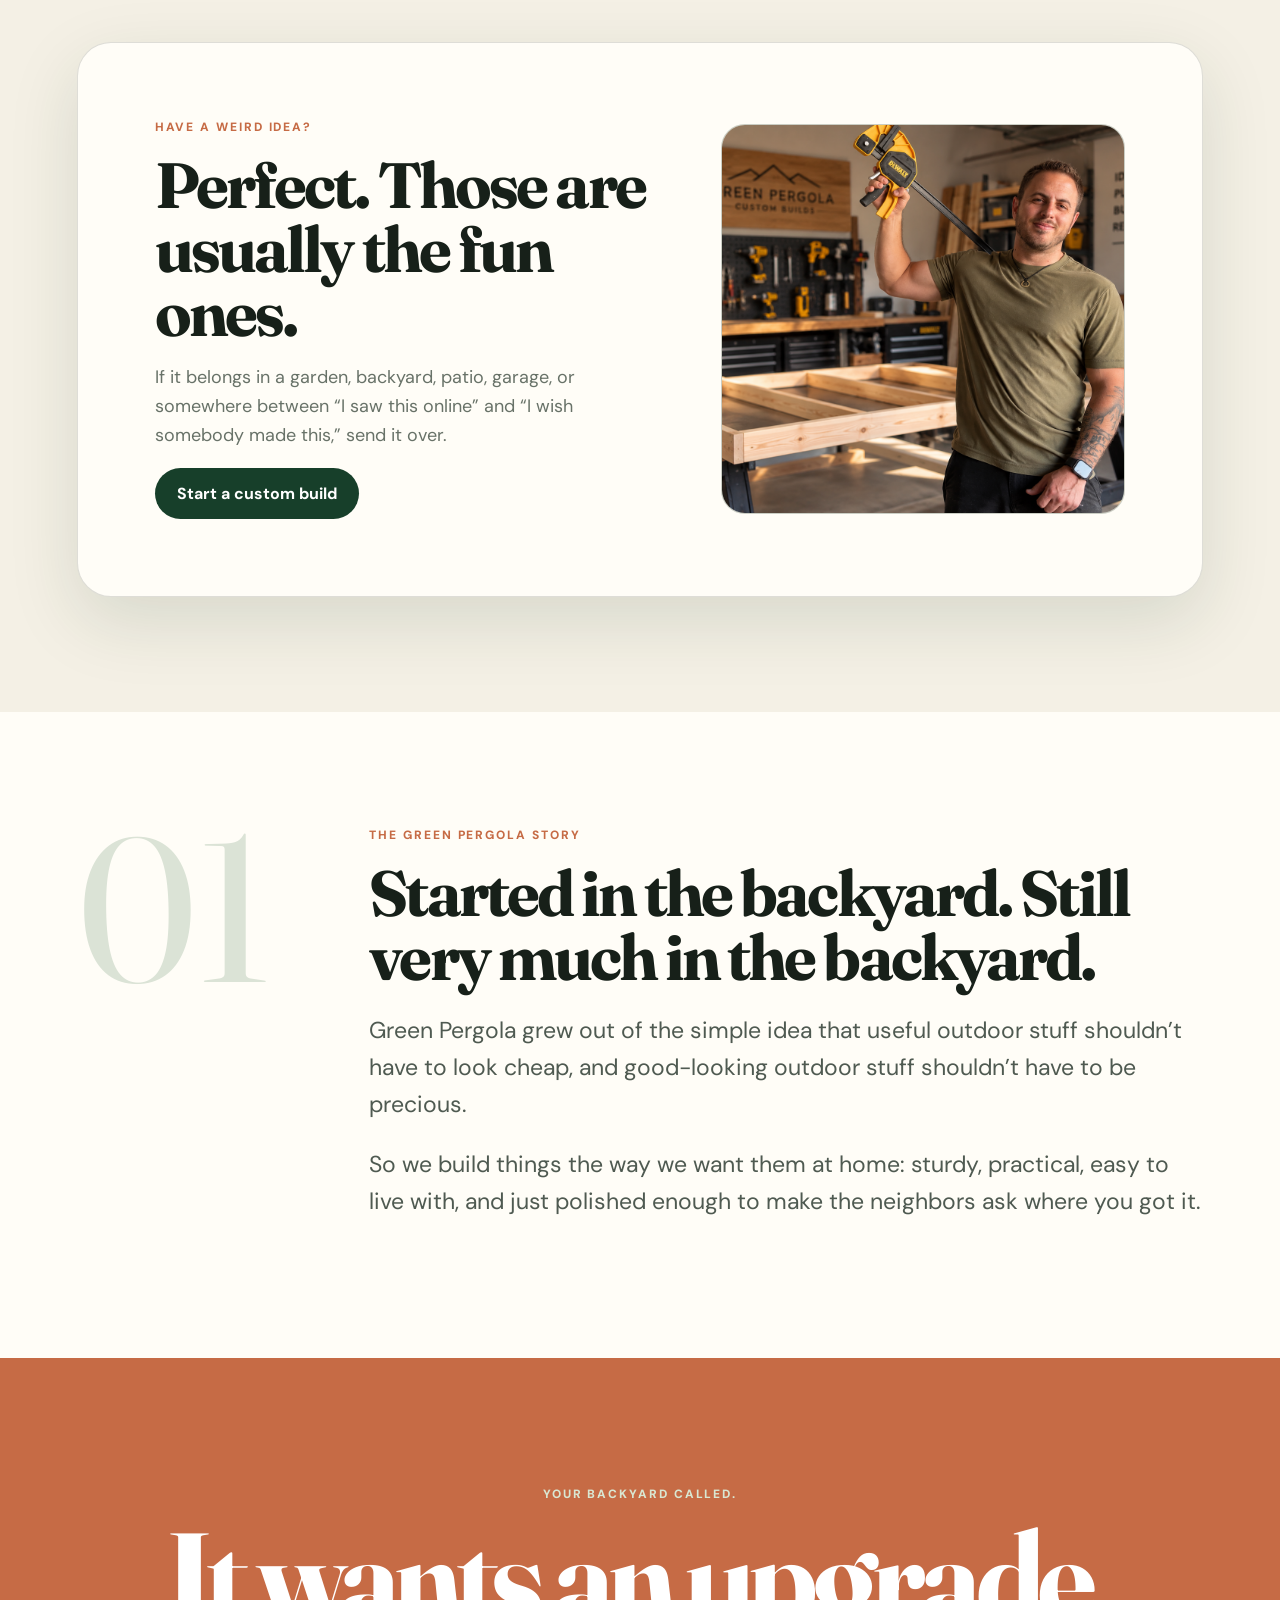
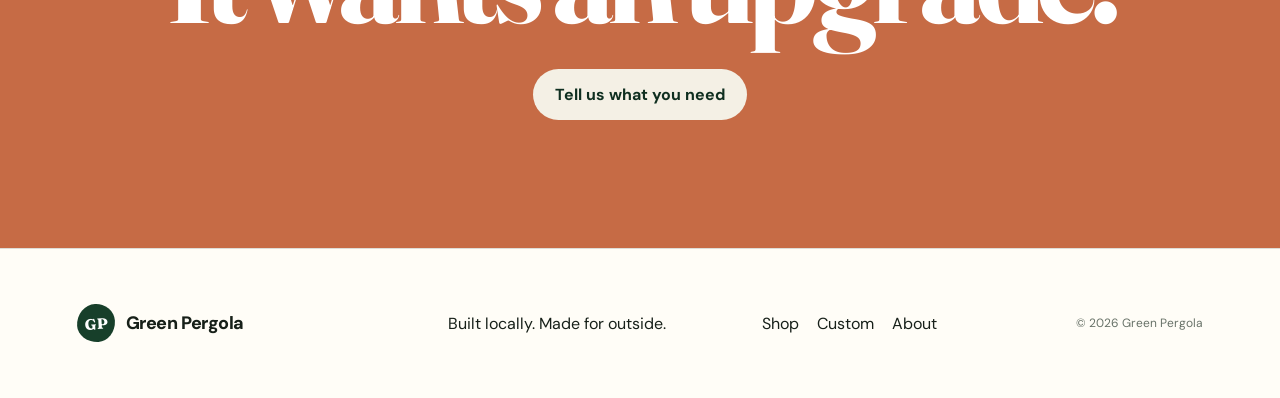
==== commit 24930713: "Update site header with brand logo Replaced brand mark with brand logo image in header." ====
--- a/index.html
+++ b/index.html
@@ -107,7 +107,12 @@
 
   <header class="site-header" id="top">
     <a class="brand" href="#top" aria-label="Green Pergola home">
-      <span class="brand-mark" aria-hidden="true">GP</span>
+      <img
+        class="brand-logo"
+        src="images/favicon.png"
+        alt=""
+        aria-hidden="true"
+      />
       <span class="brand-text">Green Pergola</span>
     </a>
     <nav class="desktop-nav" aria-label="Primary navigation">
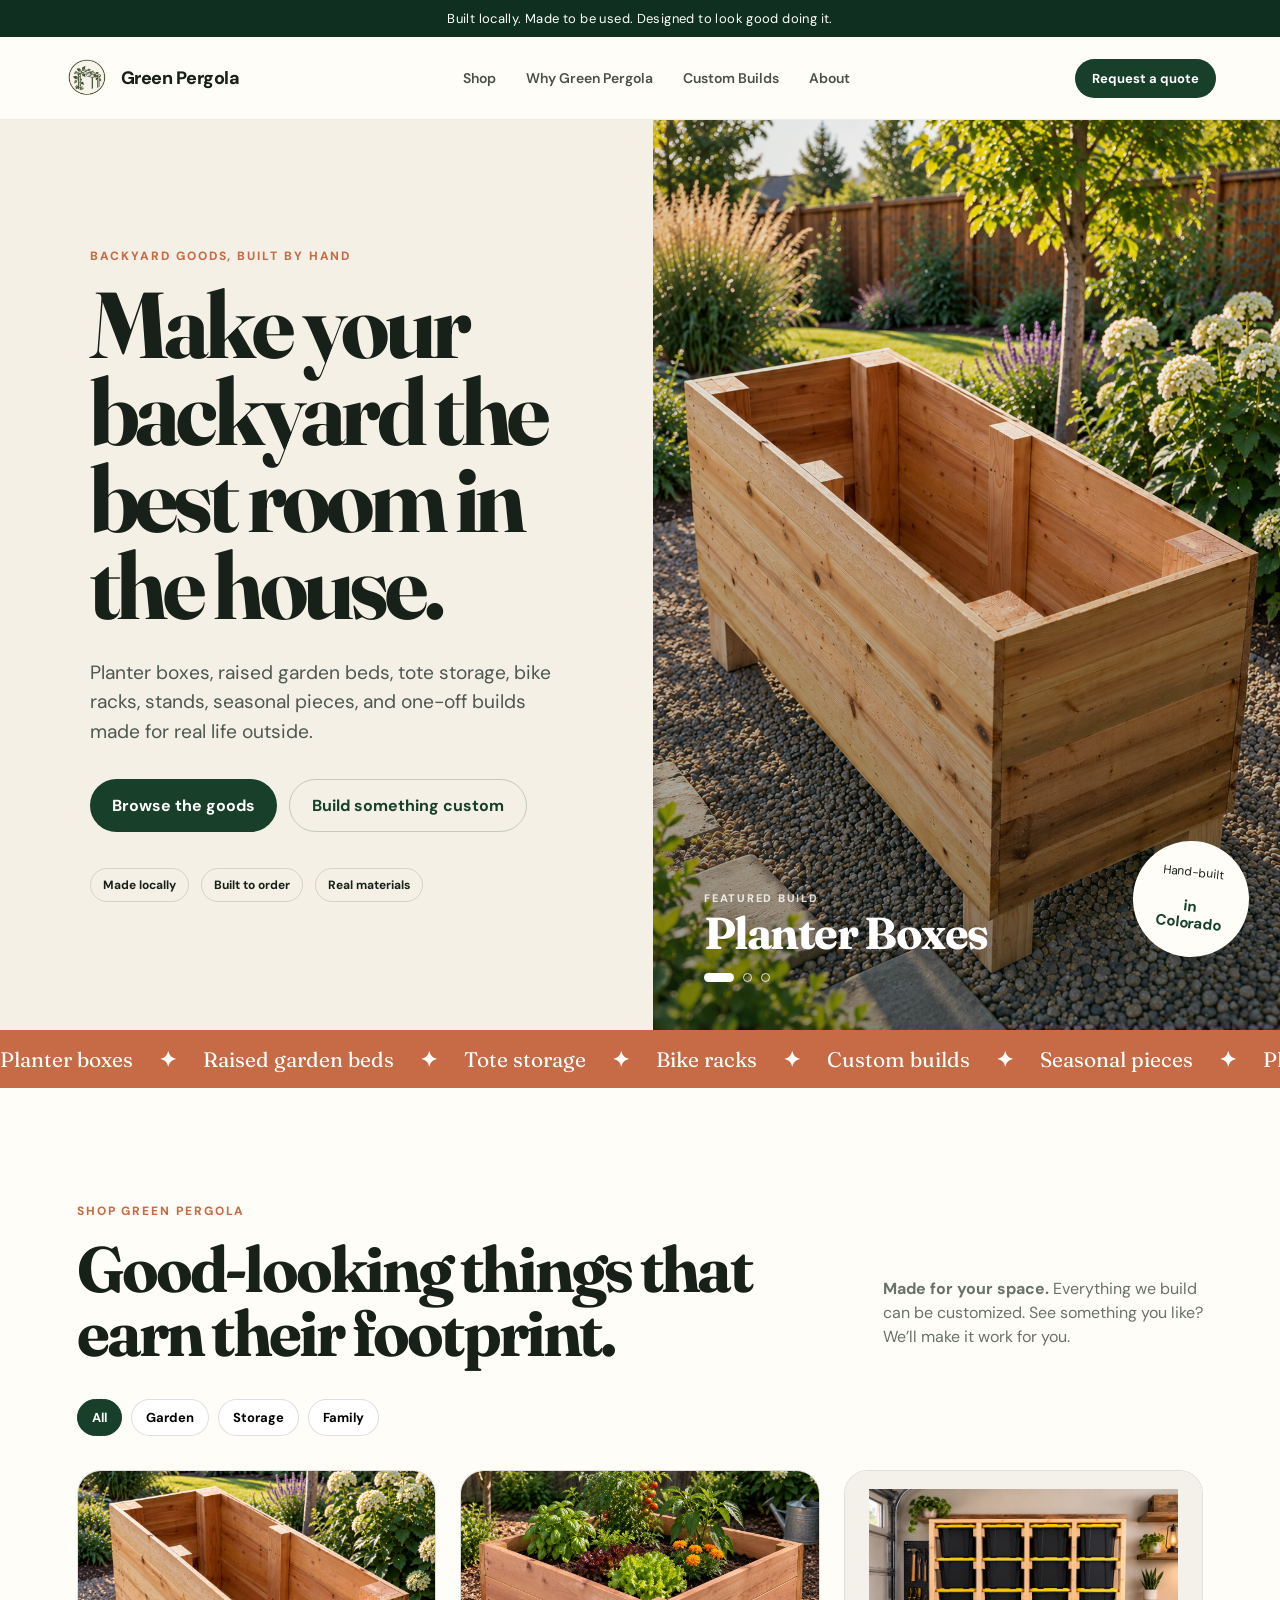
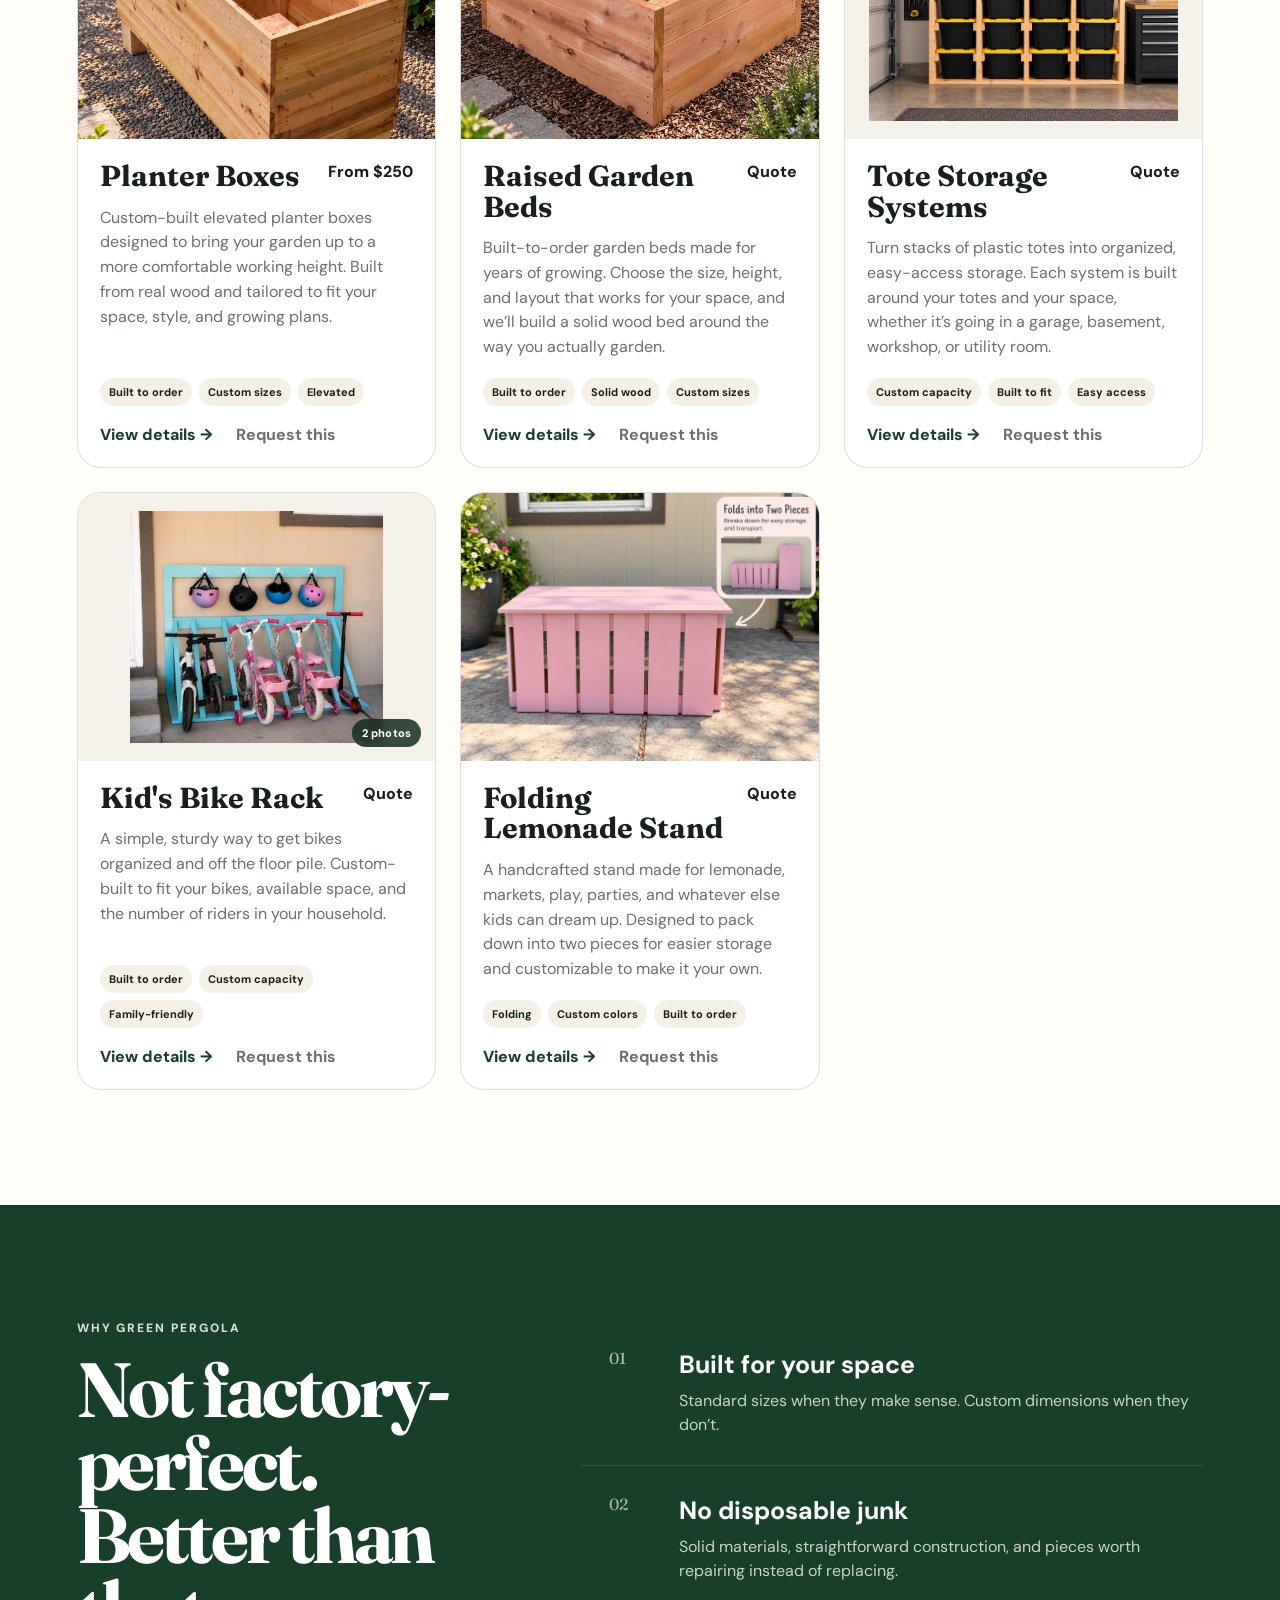
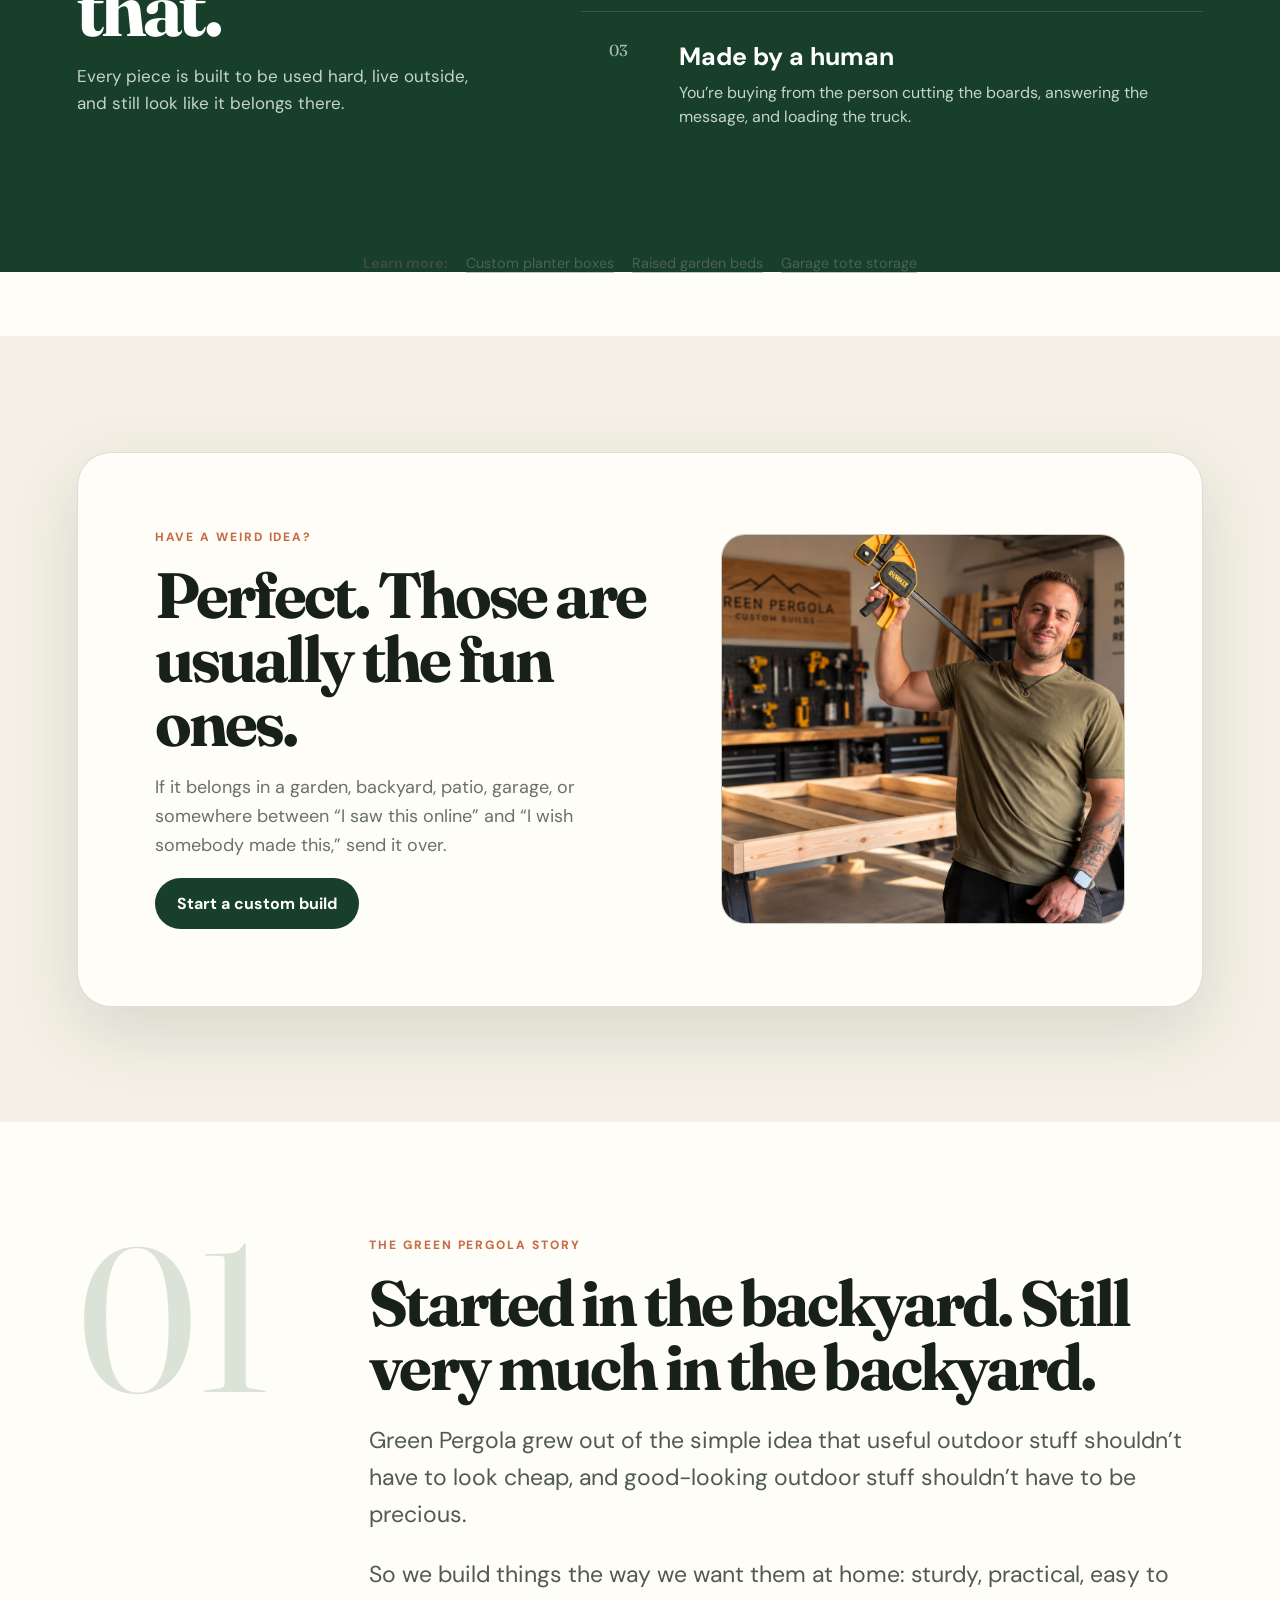
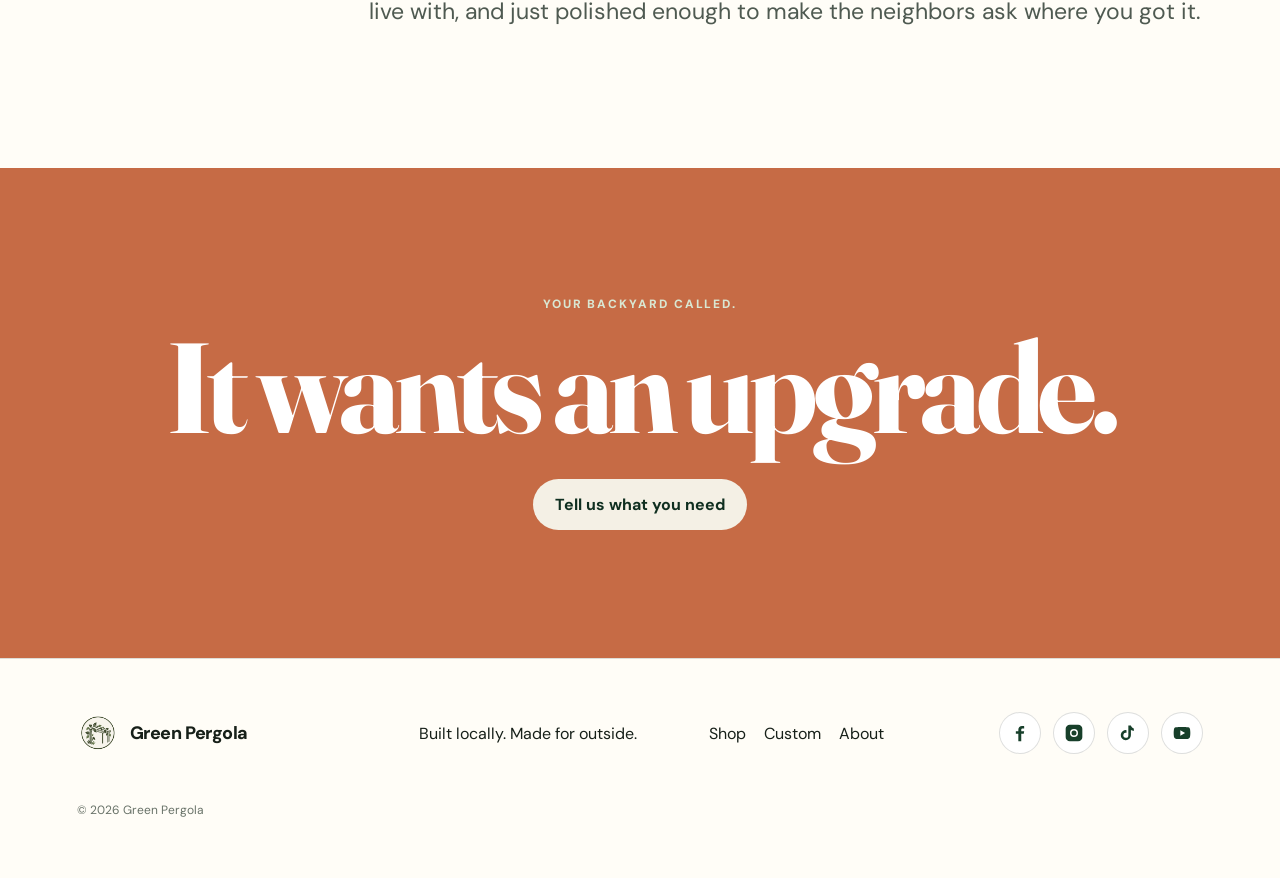
==== commit 59ba97b4: "Refactor HTML structure and update styles" ====
--- a/index.html
+++ b/index.html
@@ -20,7 +20,7 @@
   <meta name="geo.placename" content="Arvada, Colorado" />
   <link rel="canonical" href="https://thegreenpergola.com/" />
 
-  <!-- Open Graph / link sharing -->
+  <!-- Open Graph -->
   <meta property="og:type" content="website" />
   <meta property="og:site_name" content="Green Pergola" />
   <meta property="og:title" content="Custom Planter Boxes & Backyard Builds in Colorado | Green Pergola" />
@@ -44,7 +44,8 @@
   <link rel="preconnect" href="https://fonts.gstatic.com" crossorigin />
   <link href="https://fonts.googleapis.com/css2?family=DM+Sans:wght@400;500;600;700&family=Fraunces:opsz,wght@9..144,600;9..144,700&display=swap" rel="stylesheet" />
 
-  <link rel="stylesheet" href="styles.css?v=13" />
+  <!-- Styles -->
+  <link rel="stylesheet" href="styles.css?v=17" />
 
   <!-- Structured data -->
   <script type="application/ld+json">
@@ -58,7 +59,13 @@
         "url": "https://thegreenpergola.com/",
         "logo": "https://thegreenpergola.com/images/favicon.png",
         "image": "https://thegreenpergola.com/images/green-pergola-share.png",
-        "description": "Colorado maker of custom planter boxes, raised garden beds, garage storage, bike racks and one-off wood builds."
+        "description": "Colorado maker of custom planter boxes, raised garden beds, garage storage, bike racks and one-off wood builds.",
+        "sameAs": [
+          "https://www.facebook.com/thegreenpergola/",
+          "https://www.instagram.com/green_pergola",
+          "https://www.tiktok.com/@green_pergola",
+          "https://youtube.com/@the_green_pergola"
+        ]
       },
       {
         "@type": "LocalBusiness",
@@ -102,8 +109,11 @@
   }
   </script>
 </head>
+
 <body>
-  <div class="announcement">Built locally. Made to be used. Designed to look good doing it.</div>
+  <div class="announcement">
+    Built locally. Made to be used. Designed to look good doing it.
+  </div>
 
   <header class="site-header" id="top">
     <a class="brand" href="#top" aria-label="Green Pergola home">
@@ -115,13 +125,17 @@
       />
       <span class="brand-text">Green Pergola</span>
     </a>
+
     <nav class="desktop-nav" aria-label="Primary navigation">
       <a href="#shop">Shop</a>
       <a href="#why">Why Green Pergola</a>
       <a href="#custom">Custom Builds</a>
       <a href="#about">About</a>
     </nav>
-    <button class="btn btn-small js-open-quote">Request a quote</button>
+
+    <button class="btn btn-small js-open-quote" type="button">
+      Request a quote
+    </button>
   </header>
 
   <main>
@@ -129,13 +143,22 @@
       <div class="hero-copy reveal">
         <p class="eyebrow">Backyard goods, built by hand</p>
         <h1>Make your backyard the best room in the house.</h1>
-        <p class="hero-sub">Planter boxes, raised garden beds, tote storage, bike racks, stands, seasonal pieces, and one-off builds made for real life outside.</p>
+        <p class="hero-sub">
+          Planter boxes, raised garden beds, tote storage, bike racks, stands,
+          seasonal pieces, and one-off builds made for real life outside.
+        </p>
+
         <div class="hero-actions">
           <a class="btn" href="#shop">Browse the goods</a>
-          <button class="btn btn-ghost js-open-quote">Build something custom</button>
-        </div>
-        <div class="hero-proof">
-          <span>Made locally</span><span>Built to order</span><span>Real materials</span>
+          <button class="btn btn-ghost js-open-quote" type="button">
+            Build something custom
+          </button>
+        </div>
+
+        <div class="hero-proof" aria-label="Green Pergola benefits">
+          <span>Made locally</span>
+          <span>Built to order</span>
+          <span>Real materials</span>
         </div>
       </div>
 
@@ -143,9 +166,11 @@
         <div class="hero-slide active" data-hero-slide data-label="Planter Boxes">
           <img src="images/planter-box.png" alt="Green Pergola custom planter box" />
         </div>
+
         <div class="hero-slide" data-hero-slide data-label="Raised Garden Beds">
           <img src="images/raised-garden-bed.png" alt="Green Pergola custom raised garden bed" />
         </div>
+
         <div class="hero-slide" data-hero-slide data-label="Garage Tote Storage">
           <img src="images/tote-storage.png" alt="Green Pergola custom garage tote storage system" />
         </div>
@@ -155,6 +180,7 @@
         <div class="hero-carousel-ui">
           <div class="hero-carousel-kicker">Featured build</div>
           <div class="hero-carousel-label" id="heroCarouselLabel">Planter Boxes</div>
+
           <div class="hero-carousel-dots" aria-label="Choose featured build">
             <button class="hero-dot active" type="button" data-hero-dot="0" aria-label="Show planter boxes"></button>
             <button class="hero-dot" type="button" data-hero-dot="1" aria-label="Show raised garden beds"></button>
@@ -162,13 +188,23 @@
           </div>
         </div>
 
-        <div class="hero-badge">Hand-built<br><strong>in Colorado</strong></div>
+        <div class="hero-badge">
+          Hand-built<br>
+          <strong>in Colorado</strong>
+        </div>
       </div>
     </section>
 
     <section class="marquee" aria-label="Product categories">
       <div class="marquee-track">
-        <span>Planter boxes</span><b>✦</b><span>Raised garden beds</span><b>✦</b><span>Tote storage</span><b>✦</b><span>Bike racks</span><b>✦</b><span>Custom builds</span><b>✦</b><span>Seasonal pieces</span><b>✦</b><span>Planter boxes</span><b>✦</b><span>Raised garden beds</span>
+        <span>Planter boxes</span><b>✦</b>
+        <span>Raised garden beds</span><b>✦</b>
+        <span>Tote storage</span><b>✦</b>
+        <span>Bike racks</span><b>✦</b>
+        <span>Custom builds</span><b>✦</b>
+        <span>Seasonal pieces</span><b>✦</b>
+        <span>Planter boxes</span><b>✦</b>
+        <span>Raised garden beds</span>
       </div>
     </section>
 
@@ -178,7 +214,12 @@
           <p class="eyebrow">Shop Green Pergola</p>
           <h2>Good-looking things that earn their footprint.</h2>
         </div>
-        <p><strong>Made for your space.</strong> Everything we build can be customized. See something you like? We’ll make it work for you.</p>
+
+        <p>
+          <strong>Made for your space.</strong>
+          Everything we build can be customized. See something you like?
+          We’ll make it work for you.
+        </p>
       </div>
 
       <div class="filters reveal" id="filters" aria-label="Product filters"></div>
@@ -189,15 +230,32 @@
       <div class="feature-intro reveal">
         <p class="eyebrow light">Why Green Pergola</p>
         <h2>Not factory-perfect.<br>Better than that.</h2>
-        <p>Every piece is built to be used hard, live outside, and still look like it belongs there.</p>
-      </div>
+        <p>
+          Every piece is built to be used hard, live outside,
+          and still look like it belongs there.
+        </p>
+      </div>
+
       <div class="feature-list">
-        <article class="feature-card reveal"><span>01</span><h3>Built for your space</h3><p>Standard sizes when they make sense. Custom dimensions when they don’t.</p></article>
-        <article class="feature-card reveal"><span>02</span><h3>No disposable junk</h3><p>Solid materials, straightforward construction, and pieces worth repairing instead of replacing.</p></article>
-        <article class="feature-card reveal"><span>03</span><h3>Made by a human</h3><p>You’re buying from the person cutting the boards, answering the message, and loading the truck.</p></article>
-      </div>
-    </section>
-
+        <article class="feature-card reveal">
+          <span>01</span>
+          <h3>Built for your space</h3>
+          <p>Standard sizes when they make sense. Custom dimensions when they don’t.</p>
+        </article>
+
+        <article class="feature-card reveal">
+          <span>02</span>
+          <h3>No disposable junk</h3>
+          <p>Solid materials, straightforward construction, and pieces worth repairing instead of replacing.</p>
+        </article>
+
+        <article class="feature-card reveal">
+          <span>03</span>
+          <h3>Made by a human</h3>
+          <p>You’re buying from the person cutting the boards, answering the message, and loading the truck.</p>
+        </article>
+      </div>
+    </section>
 
     <div class="seo-support-links" aria-label="More about Green Pergola products">
       <span>Learn more:</span>
@@ -211,15 +269,22 @@
         <div>
           <p class="eyebrow">Have a weird idea?</p>
           <h2>Perfect. Those are usually the fun ones.</h2>
-          <p>If it belongs in a garden, backyard, patio, garage, or somewhere between “I saw this online” and “I wish somebody made this,” send it over.</p>
-          <button class="btn js-open-quote">Start a custom build</button>
-        </div>
+          <p>
+            If it belongs in a garden, backyard, patio, garage,
+            or somewhere between “I saw this online” and
+            “I wish somebody made this,” send it over.
+          </p>
+          <button class="btn js-open-quote" type="button">Start a custom build</button>
+        </div>
+
         <div class="custom-build-visual">
           <img
             src="images/custom-build.png"
             alt="Custom Green Pergola build"
+            loading="lazy"
             onerror="this.style.display='none'; this.parentElement.classList.add('missing-custom-image');"
           >
+
           <div class="custom-build-image-placeholder">
             <strong>Add your custom build photo</strong>
             <span>Upload it as images/custom-build.png</span>
@@ -230,90 +295,263 @@
 
     <section class="section story" id="about">
       <div class="story-number reveal">01</div>
+
       <div class="story-copy reveal">
         <p class="eyebrow">The Green Pergola story</p>
         <h2>Started in the backyard. Still very much in the backyard.</h2>
-        <p>Green Pergola grew out of the simple idea that useful outdoor stuff shouldn’t have to look cheap, and good-looking outdoor stuff shouldn’t have to be precious.</p>
-        <p>So we build things the way we want them at home: sturdy, practical, easy to live with, and just polished enough to make the neighbors ask where you got it.</p>
+
+        <p>
+          Green Pergola grew out of the simple idea that useful outdoor stuff
+          shouldn’t have to look cheap, and good-looking outdoor stuff
+          shouldn’t have to be precious.
+        </p>
+
+        <p>
+          So we build things the way we want them at home: sturdy, practical,
+          easy to live with, and just polished enough to make the neighbors
+          ask where you got it.
+        </p>
       </div>
     </section>
 
     <section class="cta reveal">
       <p class="eyebrow light">Your backyard called.</p>
       <h2>It wants an upgrade.</h2>
-      <button class="btn btn-light js-open-quote">Tell us what you need</button>
+      <button class="btn btn-light js-open-quote" type="button">
+        Tell us what you need
+      </button>
     </section>
   </main>
 
   <footer>
-    <a class="brand footer-brand" href="#top"><span class="brand-mark">GP</span><span class="brand-text">Green Pergola</span></a>
+    <a class="brand footer-brand" href="#top" aria-label="Green Pergola home">
+      <img
+        class="brand-logo"
+        src="images/favicon.png"
+        alt=""
+        aria-hidden="true"
+      />
+      <span class="brand-text">Green Pergola</span>
+    </a>
+
     <p>Built locally. Made for outside.</p>
-    <div class="footer-links"><a href="#shop">Shop</a><a href="#custom">Custom</a><a href="#about">About</a></div>
+
+    <div class="footer-links" aria-label="Footer navigation">
+      <a href="#shop">Shop</a>
+      <a href="#custom">Custom</a>
+      <a href="#about">About</a>
+    </div>
+
+    <div class="social-links" aria-label="Green Pergola social media">
+      <a
+        href="https://www.facebook.com/thegreenpergola/"
+        target="_blank"
+        rel="noopener noreferrer"
+        aria-label="Green Pergola on Facebook"
+      >
+        <svg viewBox="0 0 24 24" aria-hidden="true">
+          <path d="M13.5 22v-9h3l.5-3h-3.5V8.1c0-.9.3-1.6 1.7-1.6H17V3.8c-.3 0-1.4-.1-2.6-.1-2.6 0-4.4 1.6-4.4 4.5V10H7v3h3v9h3.5z"/>
+        </svg>
+      </a>
+
+      <a
+        href="https://www.instagram.com/green_pergola"
+        target="_blank"
+        rel="noopener noreferrer"
+        aria-label="Green Pergola on Instagram"
+      >
+        <svg viewBox="0 0 24 24" aria-hidden="true">
+          <path d="M7 2h10a5 5 0 0 1 5 5v10a5 5 0 0 1-5 5H7a5 5 0 0 1-5-5V7a5 5 0 0 1 5-5zm5 5.2A4.8 4.8 0 1 0 12 16.8 4.8 4.8 0 0 0 12 7.2zm0 7.8a3 3 0 1 1 0-6 3 3 0 0 1 0 6zm5.5-8.2a1.1 1.1 0 1 1 0-2.2 1.1 1.1 0 0 1 0 2.2z"/>
+        </svg>
+      </a>
+
+      <a
+        href="https://www.tiktok.com/@green_pergola"
+        target="_blank"
+        rel="noopener noreferrer"
+        aria-label="Green Pergola on TikTok"
+      >
+        <svg viewBox="0 0 24 24" aria-hidden="true">
+          <path d="M15.5 3c.5 1.8 1.6 3 3.5 3.5v3a8.2 8.2 0 0 1-3.5-1v6.1a6.1 6.1 0 1 1-5.3-6v3.2a3 3 0 1 0 2.2 2.8V3h3.1z"/>
+        </svg>
+      </a>
+
+      <a
+        href="https://youtube.com/@the_green_pergola"
+        target="_blank"
+        rel="noopener noreferrer"
+        aria-label="Green Pergola on YouTube"
+      >
+        <svg viewBox="0 0 24 24" aria-hidden="true">
+          <path d="M21.6 7.2a2.8 2.8 0 0 0-2-2C17.8 4.7 12 4.7 12 4.7s-5.8 0-7.6.5a2.8 2.8 0 0 0-2 2A29 29 0 0 0 2 12a29 29 0 0 0 .4 4.8 2.8 2.8 0 0 0 2 2c1.8.5 7.6.5 7.6.5s5.8 0 7.6-.5a2.8 2.8 0 0 0 2-2A29 29 0 0 0 22 12a29 29 0 0 0-.4-4.8zM10 15.3V8.7l5.7 3.3L10 15.3z"/>
+        </svg>
+      </a>
+    </div>
+
     <p class="fineprint">© <span id="year"></span> Green Pergola</p>
   </footer>
 
+  <!-- Product detail modal -->
   <dialog class="product-modal" id="productModal">
     <button class="modal-close product-modal-close" id="closeProductModal" aria-label="Close product details">×</button>
+
     <div class="product-detail-layout">
       <div class="product-gallery">
         <div class="gallery-stage">
           <img id="productModalImage" alt="" />
-          <div class="gallery-placeholder" id="productModalPlaceholder" hidden>Photo coming soon</div>
+          <div class="gallery-placeholder" id="productModalPlaceholder" hidden>
+            Photo coming soon
+          </div>
+
           <button class="gallery-arrow gallery-prev" id="galleryPrev" aria-label="Previous photo">‹</button>
           <button class="gallery-arrow gallery-next" id="galleryNext" aria-label="Next photo">›</button>
         </div>
+
         <div class="gallery-thumbs" id="productModalThumbs" aria-label="Product photos"></div>
       </div>
+
       <div class="product-detail-copy">
         <p class="eyebrow">Green Pergola build</p>
+
         <div class="product-detail-heading">
           <h2 id="productModalName"></h2>
           <span class="product-detail-price" id="productModalPrice"></span>
         </div>
+
         <p class="product-detail-description" id="productModalDescription"></p>
         <div class="product-meta product-detail-tags" id="productModalTags"></div>
-        <a class="product-detail-learn" id="productModalLearn" href="#" hidden>Learn more about this build →</a>
-        <p class="custom-note">Every build can be adjusted for your space, style, size, and needs.</p>
-        <button class="btn full" id="productModalQuote">Request this build</button>
+
+        <a class="product-detail-learn" id="productModalLearn" href="#" hidden>
+          Learn more about this build →
+        </a>
+
+        <p class="custom-note">
+          Every build can be adjusted for your space, style, size, and needs.
+        </p>
+
+        <button class="btn full" id="productModalQuote" type="button">
+          Request this build
+        </button>
       </div>
     </div>
   </dialog>
 
-  <div class="quote-modal-layer hidden" id="quoteModal" role="dialog" aria-modal="true" aria-labelledby="quoteModalTitle">
+  <!-- Quote modal -->
+  <div
+    class="quote-modal-layer hidden"
+    id="quoteModal"
+    role="dialog"
+    aria-modal="true"
+    aria-labelledby="quoteModalTitle"
+  >
     <div class="quote-modal">
-    <button class="modal-close" id="closeModal" aria-label="Close">×</button>
-    <div class="modal-step" id="formStep">
-      <p class="eyebrow">Request a quote</p>
-      <h2 id="quoteModalTitle">What are we building?</h2>
-      <form id="quoteForm">
-        <input type="checkbox" name="botcheck" class="form-honey" tabindex="-1" autocomplete="off" aria-hidden="true">
-        <div class="form-grid-two">
-          <label>Name<input name="name" autocomplete="name" required placeholder="Your name"></label>
-          <label>Email<input type="email" name="email" autocomplete="email" required placeholder="you@example.com"></label>
-        </div>
-        <div class="form-grid-two">
-          <label>Phone <span class="optional">optional</span><input type="tel" name="phone" autocomplete="tel" placeholder="(303) 555-0123"></label>
-          <label>City / area <span class="optional">optional</span><input name="location" autocomplete="address-level2" placeholder="Arvada, Denver, etc."></label>
-        </div>
-        <label>Product / project<select name="product" id="quoteProduct"></select></label>
-        <label>Tell me what you have in mind<textarea name="details" rows="5" required placeholder="Size, quantity, color, inspiration, where it needs to go…"></textarea></label>
-        <div class="captcha-wrap">
-          <div class="h-captcha" data-captcha="true"></div>
-        </div>
-        <button class="btn full" id="quoteSubmit" type="submit">Send quote request</button>
-        <p class="form-status" id="formStatus" role="status" aria-live="polite"></p>
-        <p class="form-note">Tell us what you have in mind and we’ll get back to you as soon as we can.</p>
-      </form>
-    </div>
-    <div class="modal-step hidden" id="successStep">
-      <p class="eyebrow">Request sent</p>
-      <h2>Thanks — we’ve got it.</h2>
-      <p class="request-preview" id="requestPreview">Your quote request was sent successfully. We’ll follow up using the contact information you provided.</p>
-      <button class="btn btn-ghost full" id="startOver">Send another request</button>
-    </div>
+      <button class="modal-close" id="closeModal" aria-label="Close">×</button>
+
+      <div class="modal-step" id="formStep">
+        <p class="eyebrow">Request a quote</p>
+        <h2 id="quoteModalTitle">What are we building?</h2>
+
+        <form id="quoteForm">
+          <input
+            type="checkbox"
+            name="botcheck"
+            class="form-honey"
+            tabindex="-1"
+            autocomplete="off"
+            aria-hidden="true"
+          >
+
+          <div class="form-grid-two">
+            <label>
+              Name
+              <input
+                name="name"
+                autocomplete="name"
+                required
+                placeholder="Your name"
+              >
+            </label>
+
+            <label>
+              Email
+              <input
+                type="email"
+                name="email"
+                autocomplete="email"
+                required
+                placeholder="you@example.com"
+              >
+            </label>
+          </div>
+
+          <div class="form-grid-two">
+            <label>
+              Phone <span class="optional">optional</span>
+              <input
+                type="tel"
+                name="phone"
+                autocomplete="tel"
+                placeholder="(303) 555-0123"
+              >
+            </label>
+
+            <label>
+              City / area <span class="optional">optional</span>
+              <input
+                name="location"
+                autocomplete="address-level2"
+                placeholder="Arvada, Denver, etc."
+              >
+            </label>
+          </div>
+
+          <label>
+            Product / project
+            <select name="product" id="quoteProduct"></select>
+          </label>
+
+          <label>
+            Tell me what you have in mind
+            <textarea
+              name="details"
+              rows="5"
+              required
+              placeholder="Size, quantity, color, inspiration, where it needs to go…"
+            ></textarea>
+          </label>
+
+          <div class="captcha-wrap">
+            <div class="h-captcha" data-captcha="true"></div>
+          </div>
+
+          <button class="btn full" id="quoteSubmit" type="submit">
+            Send quote request
+          </button>
+
+          <p class="form-status" id="formStatus" role="status" aria-live="polite"></p>
+
+          <p class="form-note">
+            Tell us what you have in mind and we’ll get back to you as soon as we can.
+          </p>
+        </form>
+      </div>
+
+      <div class="modal-step hidden" id="successStep">
+        <p class="eyebrow">Request sent</p>
+        <h2>Thanks — we’ve got it.</h2>
+
+        <p class="request-preview" id="requestPreview">
+          Your quote request was sent successfully. We’ll follow up using the contact information you provided.
+        </p>
+
+        <button class="btn btn-ghost full" id="startOver" type="button">
+          Send another request
+        </button>
+      </div>
     </div>
   </div>
 
+  <!-- Scripts -->
   <script src="https://web3forms.com/client/script.js" async defer></script>
   <script src="app.js?v=16"></script>
 </body>
--- a/styles.css
+++ b/styles.css
@@ -631,3 +631,810 @@
     margin-top: 12px;
   }
 }
+
+
+/* =========================================================
+   v17 — COMPLETE RESPONSIVE / MOBILE POLISH
+   Drop-in overrides for Green Pergola
+========================================================= */
+
+/* Global overflow protection */
+html,
+body {
+  max-width: 100%;
+  overflow-x: hidden;
+}
+
+img,
+svg,
+video,
+canvas {
+  max-width: 100%;
+}
+
+.brand-logo {
+  width: 46px;
+  height: 46px;
+  display: block;
+  object-fit: contain;
+  flex: 0 0 auto;
+}
+
+.footer-brand .brand-logo {
+  width: 42px;
+  height: 42px;
+}
+
+/* Keep current desktop catalog uniform */
+@media (min-width: 901px) {
+  .product-grid {
+    grid-template-columns: repeat(3, minmax(0, 1fr)) !important;
+  }
+
+  .product-card,
+  .product-card:nth-child(1),
+  .product-card:nth-child(5) {
+    grid-column: auto !important;
+  }
+
+  .product-card .product-image,
+  .product-card:nth-child(1) .product-image,
+  .product-card:nth-child(5) .product-image {
+    aspect-ratio: 4 / 3 !important;
+  }
+}
+
+/* =========================================================
+   TABLET
+========================================================= */
+@media (max-width: 900px) {
+  .announcement {
+    padding: 9px 14px;
+    font-size: 12px;
+  }
+
+  .site-header {
+    padding: 13px 18px;
+    gap: 14px;
+  }
+
+  .desktop-nav {
+    display: none;
+  }
+
+  .brand {
+    gap: 9px;
+    min-width: 0;
+  }
+
+  .brand-logo {
+    width: 42px;
+    height: 42px;
+  }
+
+  .brand-text {
+    font-size: 16px;
+    white-space: nowrap;
+  }
+
+  .site-header > .btn {
+    flex: 0 0 auto;
+  }
+
+  .hero {
+    grid-template-columns: 1fr;
+    min-height: 0;
+  }
+
+  .hero-copy {
+    padding: 68px 24px 50px;
+  }
+
+  .hero h1 {
+    max-width: 760px;
+  }
+
+  .hero-sub {
+    max-width: 680px;
+  }
+
+  .hero-art.hero-carousel {
+    min-height: 500px;
+  }
+
+  .section {
+    padding: 78px 24px;
+  }
+
+  .section-heading {
+    display: block;
+  }
+
+  .section-heading > p {
+    margin: 18px 0 0;
+    max-width: 680px;
+  }
+
+  .filters {
+    flex-wrap: nowrap;
+    overflow-x: auto;
+    -webkit-overflow-scrolling: touch;
+    scrollbar-width: none;
+    padding-bottom: 4px;
+    margin-right: -24px;
+    padding-right: 24px;
+  }
+
+  .filters::-webkit-scrollbar {
+    display: none;
+  }
+
+  .filter-btn {
+    flex: 0 0 auto;
+  }
+
+  .product-grid {
+    grid-template-columns: repeat(2, minmax(0, 1fr)) !important;
+    gap: 18px;
+  }
+
+  .product-card,
+  .product-card:nth-child(1),
+  .product-card:nth-child(5) {
+    grid-column: auto !important;
+  }
+
+  .product-card .product-image,
+  .product-card:nth-child(1) .product-image,
+  .product-card:nth-child(5) .product-image {
+    aspect-ratio: 4 / 3 !important;
+  }
+
+  .feature-band {
+    grid-template-columns: 1fr;
+    gap: 44px;
+    padding: 78px 24px;
+  }
+
+  .feature-list {
+    gap: 0;
+  }
+
+  .custom-card {
+    grid-template-columns: 1fr;
+    gap: 34px;
+  }
+
+  .story {
+    grid-template-columns: 1fr;
+  }
+
+  .story-number {
+    display: none;
+  }
+
+  footer {
+    grid-template-columns: 1fr 1fr;
+    align-items: start;
+  }
+
+  .footer-links {
+    flex-wrap: wrap;
+  }
+
+  .fineprint {
+    text-align: right;
+  }
+
+  /* Product modal becomes stacked */
+  .product-modal {
+    width: min(96vw, 760px);
+    max-height: 94vh;
+    overflow-y: auto;
+    border-radius: 24px;
+  }
+
+  .product-detail-layout {
+    grid-template-columns: 1fr;
+    min-height: 0;
+  }
+
+  .product-gallery {
+    padding: 14px;
+  }
+
+  .gallery-stage {
+    min-height: 390px;
+    max-height: 56vh;
+  }
+
+  .product-detail-copy {
+    padding: 30px 22px 34px;
+  }
+
+  .product-modal-close {
+    position: absolute;
+    right: 14px;
+    top: 14px;
+  }
+}
+
+/* =========================================================
+   PHONES
+========================================================= */
+@media (max-width: 620px) {
+  .announcement {
+    font-size: 11px;
+    line-height: 1.35;
+    padding: 8px 12px;
+  }
+
+  .site-header {
+    padding: 10px 14px;
+    min-height: 64px;
+  }
+
+  .site-header > .btn {
+    display: none;
+  }
+
+  .brand-logo {
+    width: 40px;
+    height: 40px;
+  }
+
+  .brand-text {
+    font-size: 15px;
+  }
+
+  .hero {
+    min-height: 0;
+  }
+
+  .hero-copy {
+    padding: 48px 18px 38px;
+  }
+
+  .eyebrow {
+    margin-bottom: 14px;
+    font-size: 10px;
+  }
+
+  .hero h1 {
+    font-size: clamp(46px, 14vw, 64px);
+    line-height: .94;
+    letter-spacing: -.045em;
+  }
+
+  .hero-sub {
+    margin: 22px 0 26px;
+    font-size: 17px;
+    line-height: 1.5;
+  }
+
+  .hero-actions {
+    display: grid;
+    grid-template-columns: 1fr;
+    gap: 10px;
+  }
+
+  .hero-actions .btn {
+    width: 100%;
+    min-height: 50px;
+  }
+
+  .hero-proof {
+    gap: 8px;
+    margin-top: 26px;
+  }
+
+  .hero-proof span {
+    font-size: 11px;
+    padding: 7px 10px;
+  }
+
+  .hero-art.hero-carousel {
+    min-height: 390px;
+  }
+
+  .hero-slide img {
+    object-position: center;
+  }
+
+  .hero-carousel-ui {
+    left: 18px;
+    right: 18px;
+    bottom: 20px;
+  }
+
+  .hero-carousel-label {
+    font-size: 31px;
+  }
+
+  .hero-carousel-kicker {
+    font-size: 10px;
+  }
+
+  .hero-badge {
+    width: 92px;
+    height: 92px;
+    padding: 12px;
+    right: 14px;
+    top: 14px;
+    bottom: auto;
+    font-size: 10px;
+  }
+
+  .hero-badge strong {
+    font-size: 12px;
+  }
+
+  .marquee {
+    padding: 13px 0;
+  }
+
+  .marquee-track {
+    gap: 20px;
+    font-size: 17px;
+  }
+
+  .section {
+    padding: 64px 16px;
+  }
+
+  .section-heading {
+    margin-bottom: 28px;
+  }
+
+  .section-heading h2,
+  .story h2,
+  .custom-card h2 {
+    font-size: clamp(38px, 11.5vw, 52px);
+    line-height: .98;
+  }
+
+  .section-heading > p {
+    font-size: 15px;
+    line-height: 1.55;
+  }
+
+  .filters {
+    margin: 20px -16px 26px 0;
+    padding-right: 16px;
+  }
+
+  .filter-btn {
+    padding: 9px 13px;
+    font-size: 12px;
+  }
+
+  .product-grid {
+    grid-template-columns: 1fr !important;
+    gap: 18px;
+  }
+
+  .product-card,
+  .product-card:nth-child(1),
+  .product-card:nth-child(5) {
+    grid-column: 1 / -1 !important;
+    border-radius: 20px;
+  }
+
+  .product-card:hover {
+    transform: none;
+    box-shadow: none;
+  }
+
+  .product-card .product-image,
+  .product-card:nth-child(1) .product-image,
+  .product-card:nth-child(5) .product-image {
+    aspect-ratio: 4 / 3 !important;
+  }
+
+  .product-image .product-photo {
+    padding: 10px !important;
+  }
+
+  .product-image.planter .product-photo,
+  .product-image.garden-bed .product-photo,
+  .product-image.stand .product-photo {
+    padding: 0 !important;
+  }
+
+  .product-body {
+    padding: 18px;
+  }
+
+  .product-top {
+    gap: 12px;
+  }
+
+  .product-body h3 {
+    font-size: 26px;
+  }
+
+  .price {
+    font-size: 13px;
+  }
+
+  .product-body p {
+    font-size: 14px;
+    line-height: 1.55;
+  }
+
+  .product-meta {
+    gap: 6px;
+  }
+
+  .product-meta span {
+    font-size: 10px;
+  }
+
+  .product-actions {
+    justify-content: space-between;
+    gap: 12px;
+  }
+
+  .product-link {
+    font-size: 13px;
+  }
+
+  .feature-band {
+    padding: 64px 16px;
+    gap: 36px;
+  }
+
+  .feature-intro h2 {
+    font-size: clamp(42px, 12vw, 58px);
+  }
+
+  .feature-intro > p:last-child {
+    font-size: 15px;
+  }
+
+  .feature-card {
+    grid-template-columns: 38px 1fr;
+    column-gap: 12px;
+    padding: 24px 0;
+  }
+
+  .feature-card h3 {
+    font-size: 21px;
+  }
+
+  .feature-card p {
+    font-size: 14px;
+  }
+
+  .custom-section {
+    padding-left: 12px;
+    padding-right: 12px;
+  }
+
+  .custom-card {
+    padding: 26px 18px;
+    border-radius: 24px;
+    gap: 28px;
+  }
+
+  .custom-card p:not(.eyebrow) {
+    font-size: 16px;
+  }
+
+  .custom-card .btn {
+    width: 100%;
+  }
+
+  .custom-build-visual {
+    min-height: 260px;
+    border-radius: 18px;
+  }
+
+  .story {
+    gap: 0;
+  }
+
+  .story-copy p:not(.eyebrow) {
+    font-size: 17px;
+  }
+
+  .cta {
+    padding: 68px 16px;
+  }
+
+  .cta h2 {
+    font-size: clamp(58px, 18vw, 82px);
+  }
+
+  .cta .btn {
+    width: 100%;
+    max-width: 340px;
+  }
+
+  footer {
+    grid-template-columns: 1fr;
+    gap: 18px;
+    padding: 36px 16px;
+  }
+
+  .footer-links {
+    display: flex;
+    flex-wrap: wrap;
+    gap: 12px 16px;
+  }
+
+  .fineprint {
+    text-align: left;
+  }
+
+  /* Product detail modal */
+  .product-modal {
+    width: calc(100vw - 16px);
+    max-height: calc(100dvh - 16px);
+    border-radius: 20px;
+  }
+
+  .product-detail-layout {
+    display: block;
+  }
+
+  .product-gallery {
+    padding: 8px;
+  }
+
+  .gallery-stage {
+    min-height: 280px;
+    height: min(46vh, 360px);
+    border-radius: 14px;
+  }
+
+  .gallery-stage > img {
+    object-fit: contain;
+  }
+
+  .gallery-arrow {
+    width: 38px;
+    height: 38px;
+    font-size: 28px;
+  }
+
+  .gallery-prev {
+    left: 8px;
+  }
+
+  .gallery-next {
+    right: 8px;
+  }
+
+  .gallery-thumbs {
+    gap: 8px;
+  }
+
+  .gallery-thumb {
+    flex-basis: 66px;
+    height: 54px;
+  }
+
+  .product-detail-copy {
+    padding: 24px 16px 26px;
+  }
+
+  .product-detail-heading {
+    display: block;
+    margin-bottom: 16px;
+  }
+
+  .product-detail-heading h2 {
+    font-size: clamp(36px, 11vw, 48px);
+  }
+
+  .product-detail-price {
+    display: block;
+    margin-top: 8px;
+    padding-top: 0;
+  }
+
+  .product-detail-description {
+    font-size: 15px;
+  }
+
+  .custom-note {
+    font-size: 12px;
+  }
+
+  /* Quote form modal */
+  .quote-modal-layer {
+    padding: 8px;
+    align-items: start;
+  }
+
+  .quote-modal-layer .quote-modal {
+    width: 100%;
+    max-height: calc(100dvh - 16px);
+    margin-top: 8px;
+    border-radius: 20px;
+  }
+
+  .modal-step {
+    padding: 28px 16px 24px;
+  }
+
+  .modal-step h2 {
+    font-size: 38px;
+    padding-right: 34px;
+  }
+
+  .modal-close {
+    right: 12px;
+    top: 10px;
+  }
+
+  .quote-modal form {
+    gap: 14px;
+  }
+
+  .form-grid-two {
+    grid-template-columns: 1fr;
+    gap: 14px;
+  }
+
+  .quote-modal input,
+  .quote-modal textarea,
+  .quote-modal select {
+    /* Prevent iOS Safari zooming inputs */
+    font-size: 16px;
+    padding: 14px 13px;
+    border-radius: 11px;
+  }
+
+  .quote-modal textarea {
+    min-height: 120px;
+  }
+
+  .captcha-wrap {
+    min-height: 78px;
+    width: 100%;
+    overflow: visible;
+  }
+
+  /* hCaptcha is 303px wide by default. Keep it inside narrow phones. */
+  .captcha-wrap > div,
+  .captcha-wrap iframe {
+    max-width: 100% !important;
+  }
+
+  #quoteSubmit {
+    min-height: 50px;
+  }
+
+  .seo-support-links {
+    margin: -2px auto 44px;
+    padding: 0 16px;
+    justify-content: flex-start;
+    font-size: .82rem;
+  }
+
+  .seo-page {
+    padding: 48px 16px;
+  }
+
+  .seo-page h1 {
+    font-size: clamp(42px, 13vw, 62px);
+  }
+
+  .seo-page .lead {
+    font-size: 1.1rem;
+  }
+
+  .seo-page .seo-hero-image {
+    margin: 24px 0;
+    border-radius: 18px;
+  }
+
+  .seo-page .seo-cta {
+    padding: 24px 18px;
+    border-radius: 20px;
+  }
+}
+
+/* =========================================================
+   EXTRA-SMALL PHONES
+========================================================= */
+@media (max-width: 380px) {
+  .brand-text {
+    font-size: 14px;
+  }
+
+  .brand-logo {
+    width: 36px;
+    height: 36px;
+  }
+
+  .hero-copy {
+    padding-left: 14px;
+    padding-right: 14px;
+  }
+
+  .hero h1 {
+    font-size: clamp(42px, 13vw, 52px);
+  }
+
+  .section {
+    padding-left: 14px;
+    padding-right: 14px;
+  }
+
+  .product-body {
+    padding: 16px;
+  }
+
+  .product-body h3 {
+    font-size: 24px;
+  }
+
+  .gallery-stage {
+    min-height: 240px;
+    height: 40vh;
+  }
+
+  .modal-step {
+    padding-left: 14px;
+    padding-right: 14px;
+  }
+}
+
+.social-links {
+  display: flex;
+  align-items: center;
+  gap: 12px;
+}
+
+.social-links a {
+  width: 42px;
+  height: 42px;
+  display: grid;
+  place-items: center;
+  border: 1px solid var(--line);
+  border-radius: 50%;
+  background: #fff;
+  transition: .2s ease;
+}
+
+.social-links a:hover {
+  transform: translateY(-2px);
+  border-color: var(--forest);
+  background: var(--cream);
+}
+
+.social-links svg {
+  width: 20px;
+  height: 20px;
+  fill: var(--forest);
+}
+
+/* Touch devices: don't rely on hover effects */
+@media (hover: none) {
+  .btn:hover,
+  .product-card:hover {
+    transform: none;
+    box-shadow: none;
+  }
+}
+
+/* Safe-area support for modern phones */
+@supports (padding: max(0px)) {
+  @media (max-width: 620px) {
+    .site-header {
+      padding-left: max(14px, env(safe-area-inset-left));
+      padding-right: max(14px, env(safe-area-inset-right));
+    }
+
+    .quote-modal-layer {
+      padding-bottom: max(8px, env(safe-area-inset-bottom));
+    }
+
+    footer {
+      padding-bottom: max(36px, env(safe-area-inset-bottom));
+    }
+  }
+}
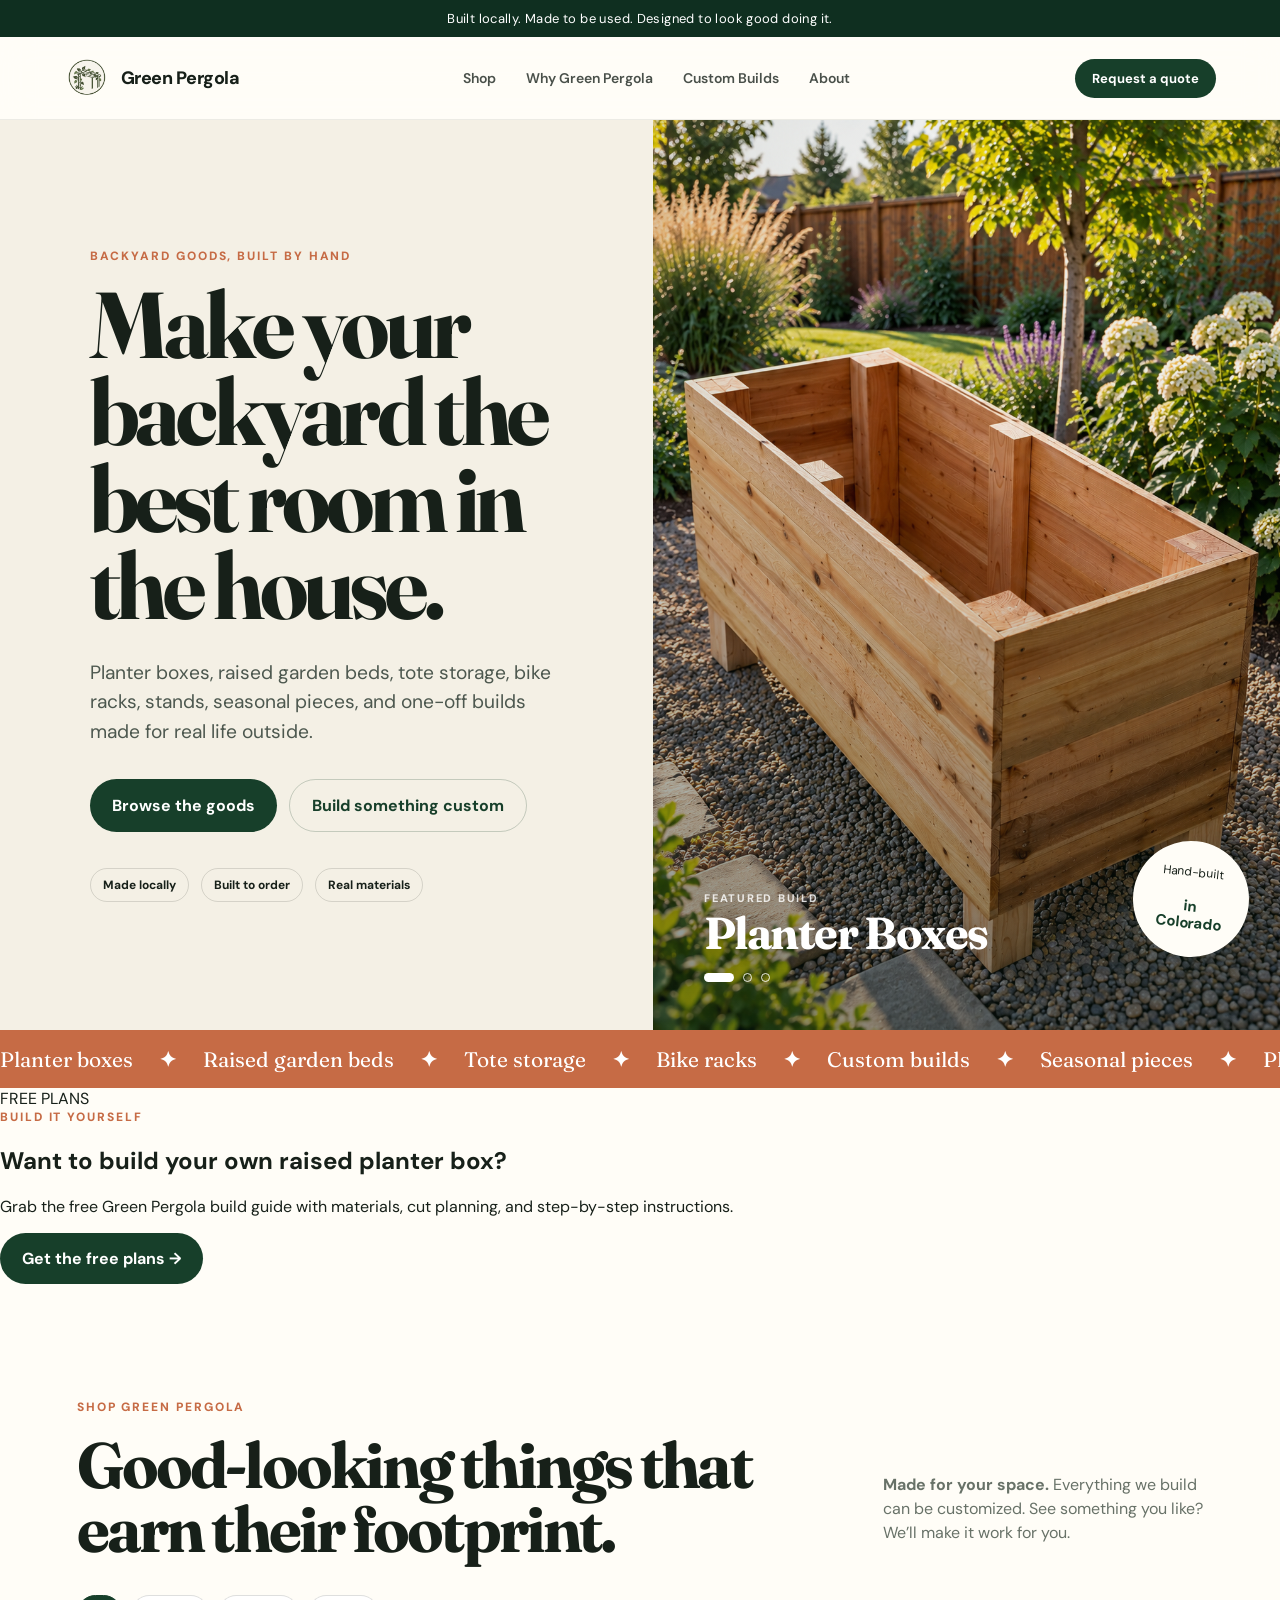
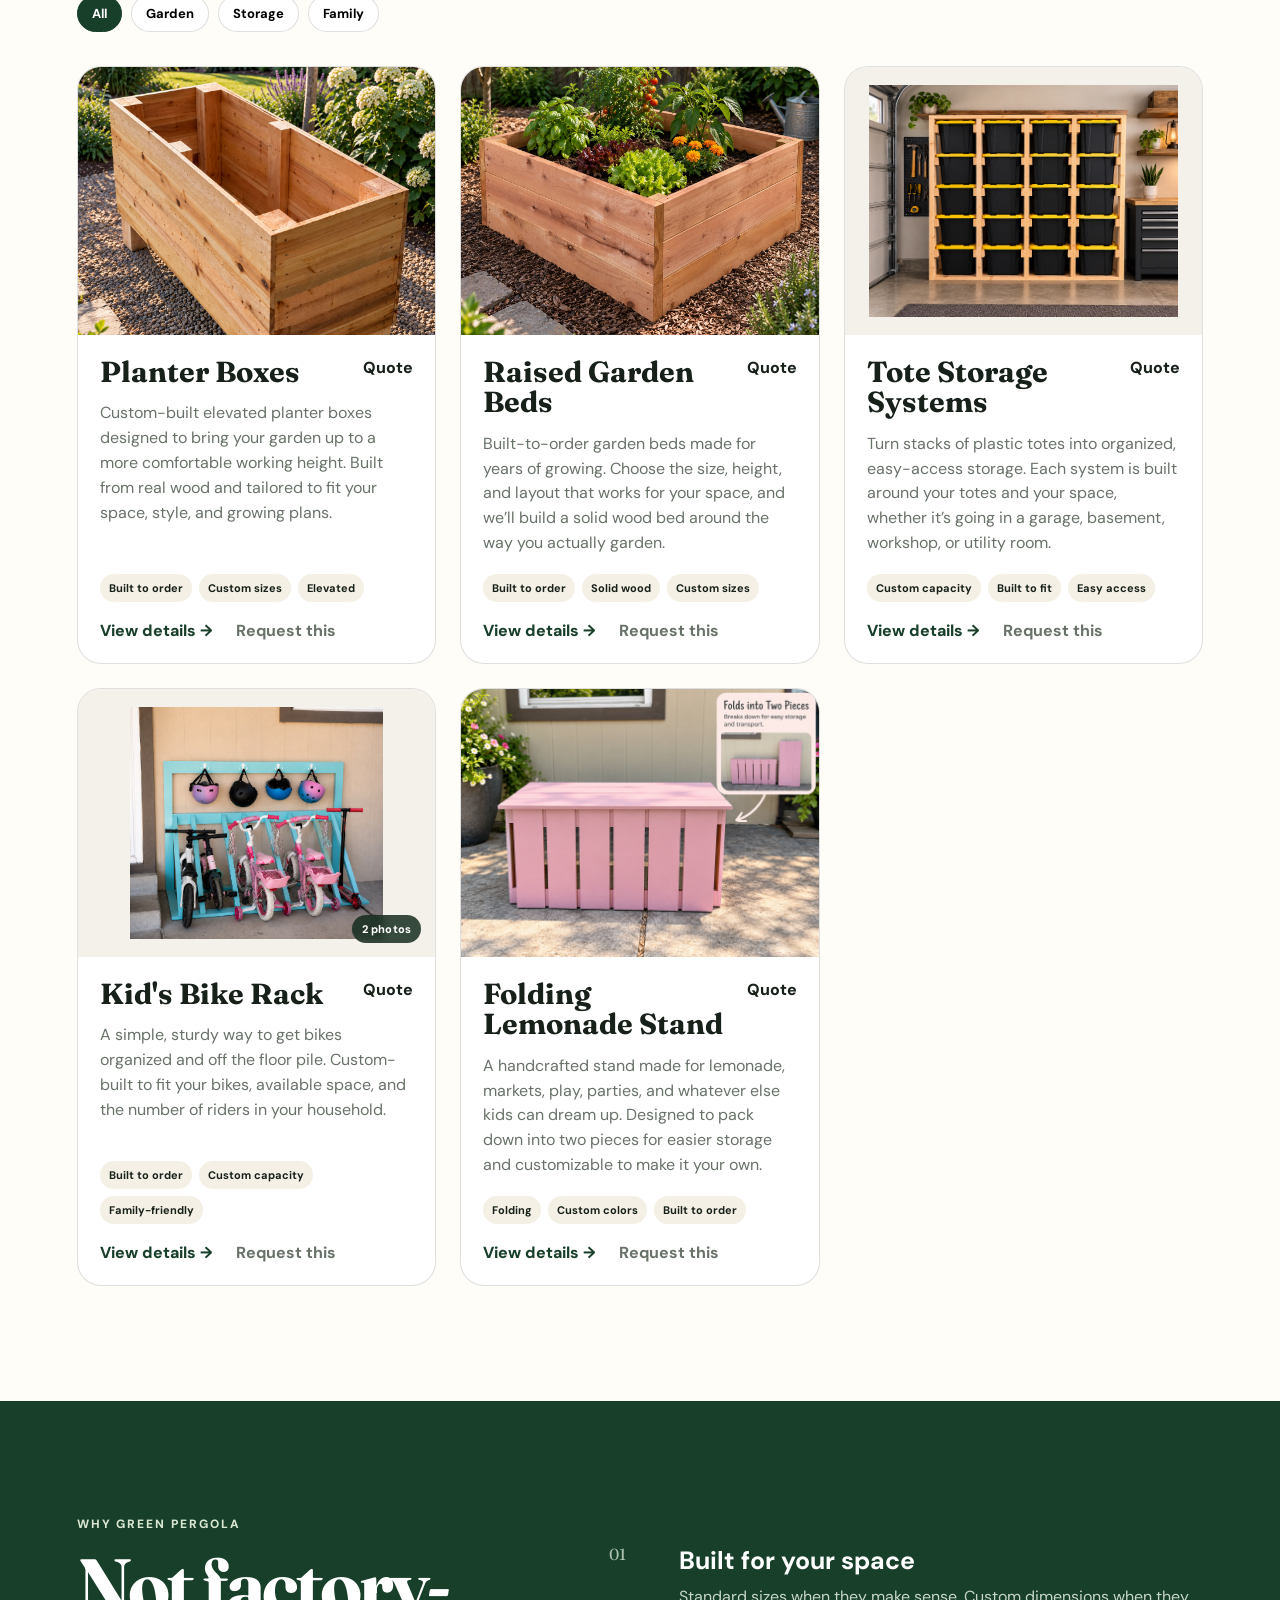
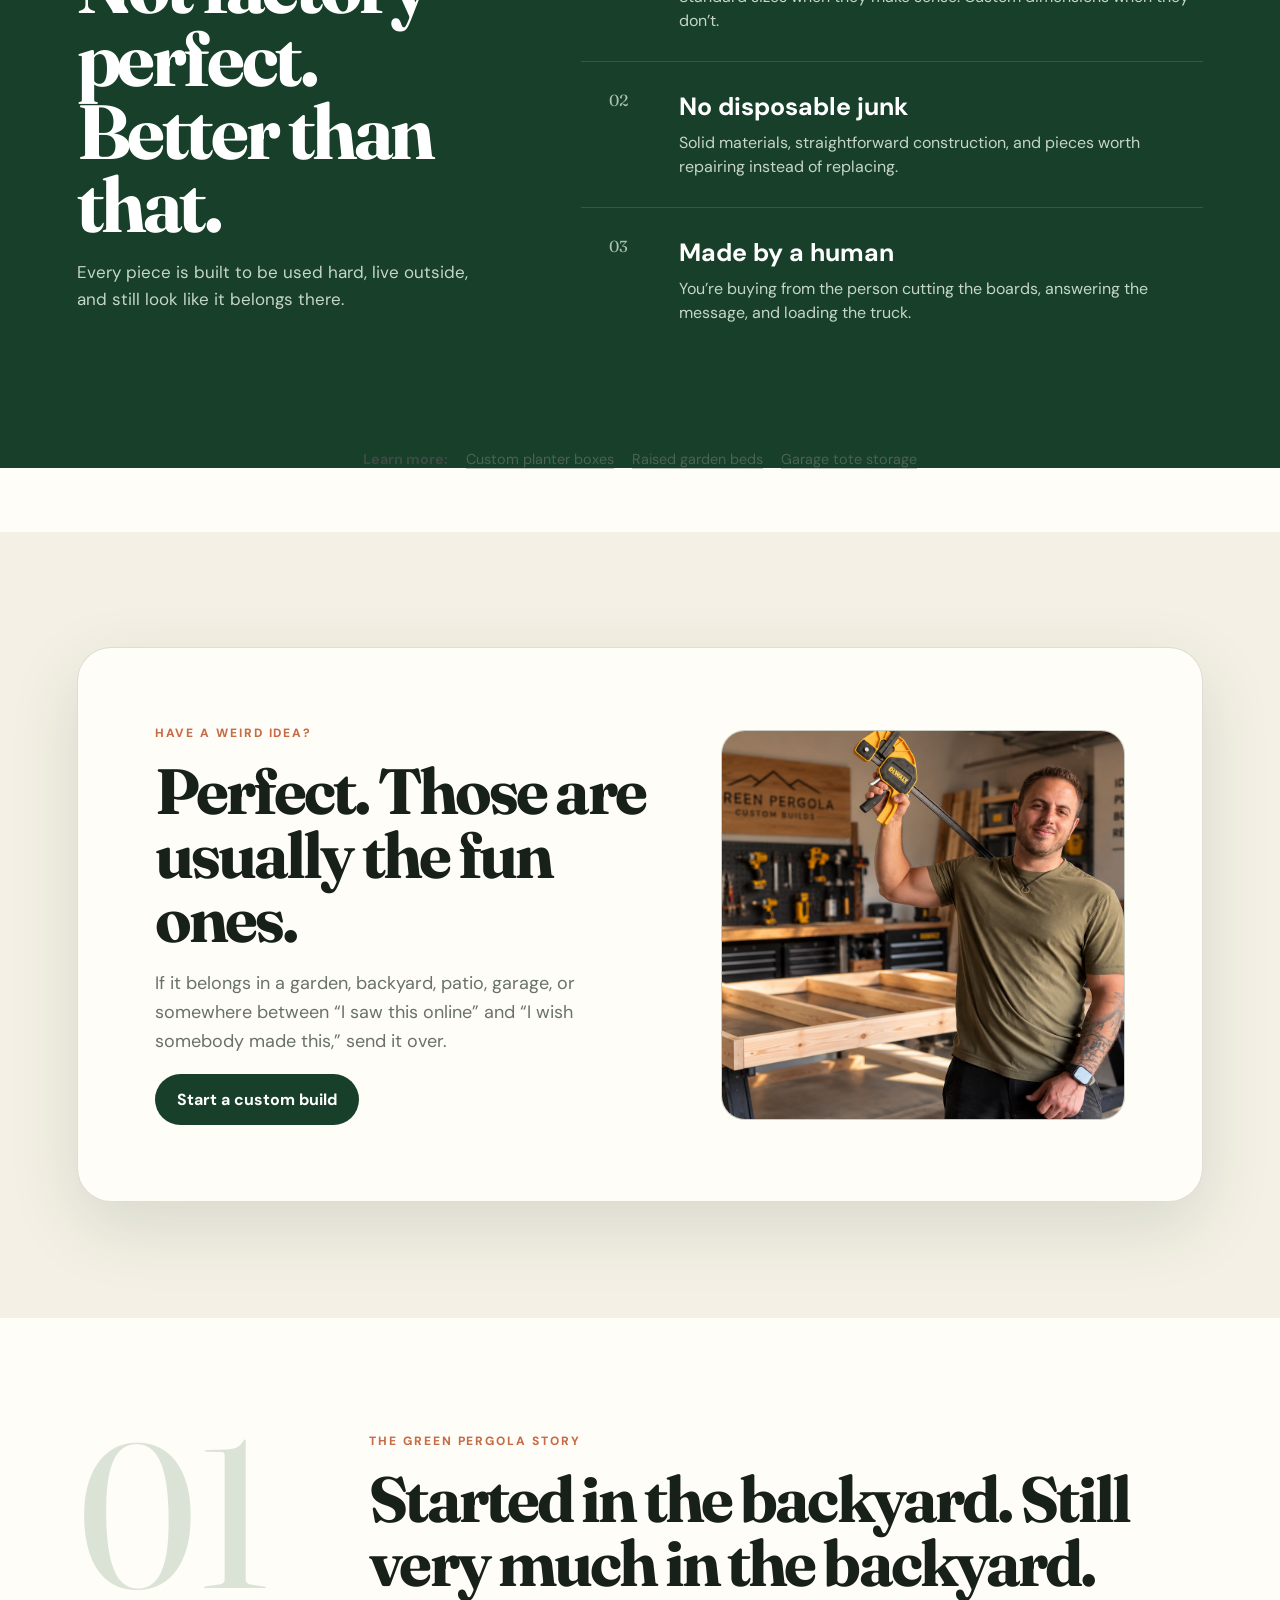
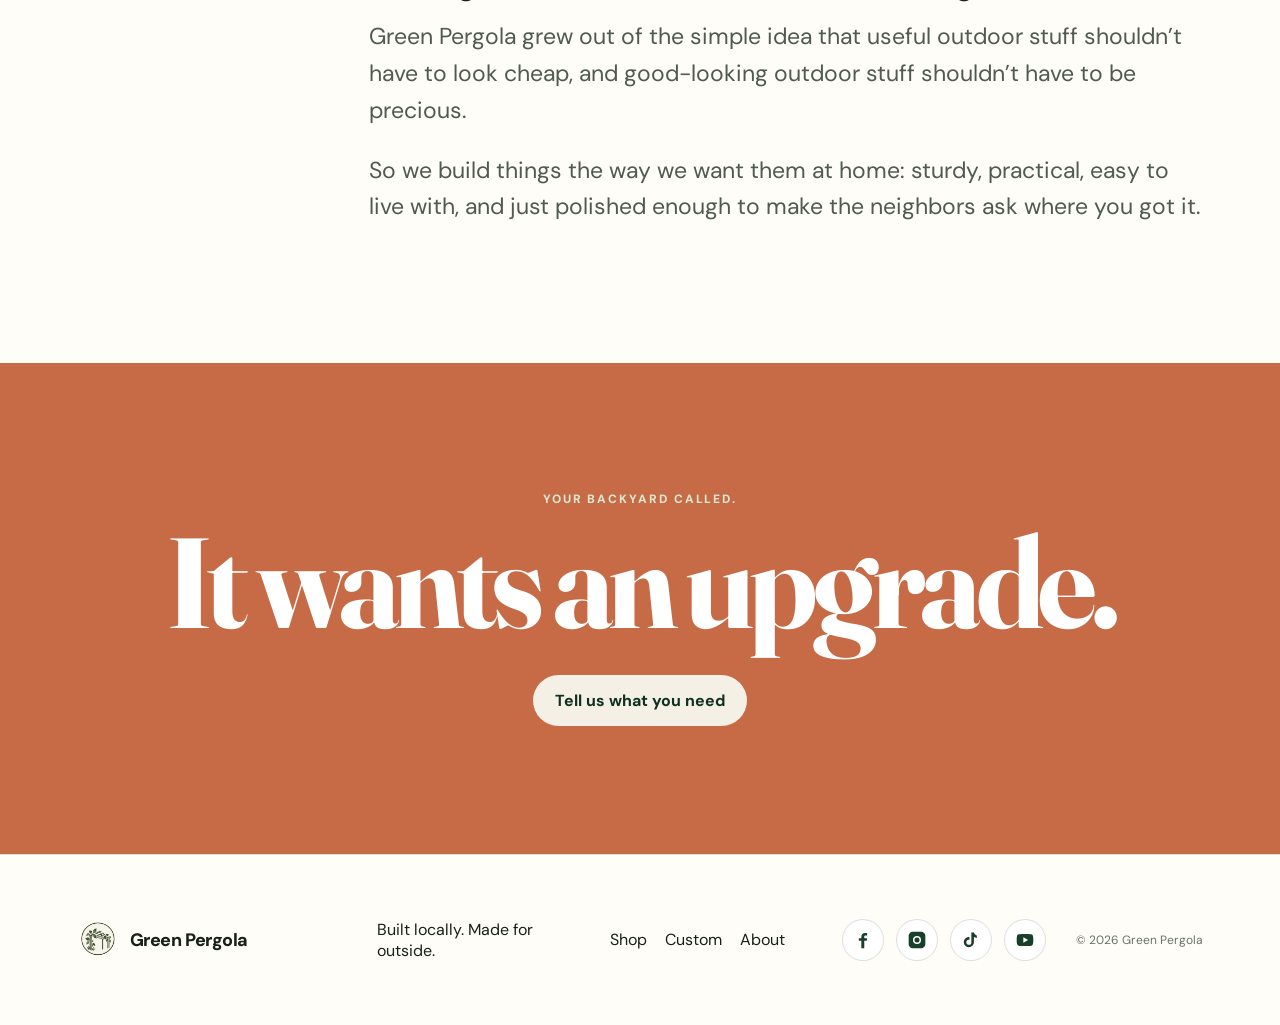
==== commit d9ca1e19: "Update index.html" ====
--- a/index.html
+++ b/index.html
@@ -45,7 +45,7 @@
   <link href="https://fonts.googleapis.com/css2?family=DM+Sans:wght@400;500;600;700&family=Fraunces:opsz,wght@9..144,600;9..144,700&display=swap" rel="stylesheet" />
 
   <!-- Styles -->
-  <link rel="stylesheet" href="styles.css?v=17" />
+  <link rel="stylesheet" href="styles.css?v=19" />
 
   <!-- Structured data -->
   <script type="application/ld+json">
@@ -208,6 +208,16 @@
       </div>
     </section>
 
+    <section class="free-plans-banner reveal" aria-labelledby="freePlansTitle">
+      <div class="free-plans-sticker">FREE PLANS</div>
+      <div class="free-plans-copy">
+        <p class="eyebrow">Build it yourself</p>
+        <h2 id="freePlansTitle">Want to build your own raised planter box?</h2>
+        <p>Grab the free Green Pergola build guide with materials, cut planning, and step-by-step instructions.</p>
+      </div>
+      <a class="btn free-plans-btn" href="free-raised-planter-box-plans.html">Get the free plans →</a>
+    </section>
+
     <section class="section" id="shop">
       <div class="section-heading reveal">
         <div>
@@ -343,215 +353,72 @@
     </div>
 
     <div class="social-links" aria-label="Green Pergola social media">
-      <a
-        href="https://www.facebook.com/thegreenpergola/"
-        target="_blank"
-        rel="noopener noreferrer"
-        aria-label="Green Pergola on Facebook"
-      >
-        <svg viewBox="0 0 24 24" aria-hidden="true">
-          <path d="M13.5 22v-9h3l.5-3h-3.5V8.1c0-.9.3-1.6 1.7-1.6H17V3.8c-.3 0-1.4-.1-2.6-.1-2.6 0-4.4 1.6-4.4 4.5V10H7v3h3v9h3.5z"/>
-        </svg>
-      </a>
-
-      <a
-        href="https://www.instagram.com/green_pergola"
-        target="_blank"
-        rel="noopener noreferrer"
-        aria-label="Green Pergola on Instagram"
-      >
-        <svg viewBox="0 0 24 24" aria-hidden="true">
-          <path d="M7 2h10a5 5 0 0 1 5 5v10a5 5 0 0 1-5 5H7a5 5 0 0 1-5-5V7a5 5 0 0 1 5-5zm5 5.2A4.8 4.8 0 1 0 12 16.8 4.8 4.8 0 0 0 12 7.2zm0 7.8a3 3 0 1 1 0-6 3 3 0 0 1 0 6zm5.5-8.2a1.1 1.1 0 1 1 0-2.2 1.1 1.1 0 0 1 0 2.2z"/>
-        </svg>
-      </a>
-
-      <a
-        href="https://www.tiktok.com/@green_pergola"
-        target="_blank"
-        rel="noopener noreferrer"
-        aria-label="Green Pergola on TikTok"
-      >
-        <svg viewBox="0 0 24 24" aria-hidden="true">
-          <path d="M15.5 3c.5 1.8 1.6 3 3.5 3.5v3a8.2 8.2 0 0 1-3.5-1v6.1a6.1 6.1 0 1 1-5.3-6v3.2a3 3 0 1 0 2.2 2.8V3h3.1z"/>
-        </svg>
-      </a>
-
-      <a
-        href="https://youtube.com/@the_green_pergola"
-        target="_blank"
-        rel="noopener noreferrer"
-        aria-label="Green Pergola on YouTube"
-      >
-        <svg viewBox="0 0 24 24" aria-hidden="true">
-          <path d="M21.6 7.2a2.8 2.8 0 0 0-2-2C17.8 4.7 12 4.7 12 4.7s-5.8 0-7.6.5a2.8 2.8 0 0 0-2 2A29 29 0 0 0 2 12a29 29 0 0 0 .4 4.8 2.8 2.8 0 0 0 2 2c1.8.5 7.6.5 7.6.5s5.8 0 7.6-.5a2.8 2.8 0 0 0 2-2A29 29 0 0 0 22 12a29 29 0 0 0-.4-4.8zM10 15.3V8.7l5.7 3.3L10 15.3z"/>
-        </svg>
-      </a>
+      <a href="https://www.facebook.com/thegreenpergola/" target="_blank" rel="noopener noreferrer" aria-label="Green Pergola on Facebook"><svg viewBox="0 0 24 24" aria-hidden="true"><path d="M13.5 22v-9h3l.5-3h-3.5V8.1c0-.9.3-1.6 1.7-1.6H17V3.8c-.3 0-1.4-.1-2.6-.1-2.6 0-4.4 1.6-4.4 4.5V10H7v3h3v9h3.5z"/></svg></a>
+      <a href="https://www.instagram.com/green_pergola" target="_blank" rel="noopener noreferrer" aria-label="Green Pergola on Instagram"><svg viewBox="0 0 24 24" aria-hidden="true"><path d="M7 2h10a5 5 0 0 1 5 5v10a5 5 0 0 1-5 5H7a5 5 0 0 1-5-5V7a5 5 0 0 1 5-5zm5 5.2A4.8 4.8 0 1 0 12 16.8 4.8 4.8 0 0 0 12 7.2zm0 7.8a3 3 0 1 1 0-6 3 3 0 0 1 0 6zm5.5-8.2a1.1 1.1 0 1 1 0-2.2 1.1 1.1 0 0 1 0 2.2z"/></svg></a>
+      <a href="https://www.tiktok.com/@green_pergola" target="_blank" rel="noopener noreferrer" aria-label="Green Pergola on TikTok"><svg viewBox="0 0 24 24" aria-hidden="true"><path d="M15.5 3c.5 1.8 1.6 3 3.5 3.5v3a8.2 8.2 0 0 1-3.5-1v6.1a6.1 6.1 0 1 1-5.3-6v3.2a3 3 0 1 0 2.2 2.8V3h3.1z"/></svg></a>
+      <a href="https://youtube.com/@the_green_pergola" target="_blank" rel="noopener noreferrer" aria-label="Green Pergola on YouTube"><svg viewBox="0 0 24 24" aria-hidden="true"><path d="M21.6 7.2a2.8 2.8 0 0 0-2-2C17.8 4.7 12 4.7 12 4.7s-5.8 0-7.6.5a2.8 2.8 0 0 0-2 2A29 29 0 0 0 2 12a29 29 0 0 0 .4 4.8 2.8 2.8 0 0 0 2 2c1.8.5 7.6.5 7.6.5s5.8 0 7.6-.5a2.8 2.8 0 0 0 2-2A29 29 0 0 0 22 12a29 29 0 0 0-.4-4.8zM10 15.3V8.7l5.7 3.3L10 15.3z"/></svg></a>
     </div>
 
     <p class="fineprint">© <span id="year"></span> Green Pergola</p>
   </footer>
 
-  <!-- Product detail modal -->
   <dialog class="product-modal" id="productModal">
     <button class="modal-close product-modal-close" id="closeProductModal" aria-label="Close product details">×</button>
-
     <div class="product-detail-layout">
       <div class="product-gallery">
         <div class="gallery-stage">
           <img id="productModalImage" alt="" />
-          <div class="gallery-placeholder" id="productModalPlaceholder" hidden>
-            Photo coming soon
-          </div>
-
+          <div class="gallery-placeholder" id="productModalPlaceholder" hidden>Photo coming soon</div>
           <button class="gallery-arrow gallery-prev" id="galleryPrev" aria-label="Previous photo">‹</button>
           <button class="gallery-arrow gallery-next" id="galleryNext" aria-label="Next photo">›</button>
         </div>
-
         <div class="gallery-thumbs" id="productModalThumbs" aria-label="Product photos"></div>
       </div>
-
       <div class="product-detail-copy">
         <p class="eyebrow">Green Pergola build</p>
-
-        <div class="product-detail-heading">
-          <h2 id="productModalName"></h2>
-          <span class="product-detail-price" id="productModalPrice"></span>
-        </div>
-
+        <div class="product-detail-heading"><h2 id="productModalName"></h2><span class="product-detail-price" id="productModalPrice"></span></div>
         <p class="product-detail-description" id="productModalDescription"></p>
         <div class="product-meta product-detail-tags" id="productModalTags"></div>
-
-        <a class="product-detail-learn" id="productModalLearn" href="#" hidden>
-          Learn more about this build →
-        </a>
-
-        <p class="custom-note">
-          Every build can be adjusted for your space, style, size, and needs.
-        </p>
-
-        <button class="btn full" id="productModalQuote" type="button">
-          Request this build
-        </button>
+        <a class="product-detail-learn" id="productModalLearn" href="#" hidden>Learn more about this build →</a>
+        <p class="custom-note">Every build can be adjusted for your space, style, size, and needs.</p>
+        <button class="btn full" id="productModalQuote" type="button">Request this build</button>
       </div>
     </div>
   </dialog>
 
-  <!-- Quote modal -->
-  <div
-    class="quote-modal-layer hidden"
-    id="quoteModal"
-    role="dialog"
-    aria-modal="true"
-    aria-labelledby="quoteModalTitle"
-  >
+  <div class="quote-modal-layer hidden" id="quoteModal" role="dialog" aria-modal="true" aria-labelledby="quoteModalTitle">
     <div class="quote-modal">
       <button class="modal-close" id="closeModal" aria-label="Close">×</button>
-
       <div class="modal-step" id="formStep">
         <p class="eyebrow">Request a quote</p>
         <h2 id="quoteModalTitle">What are we building?</h2>
-
         <form id="quoteForm">
-          <input
-            type="checkbox"
-            name="botcheck"
-            class="form-honey"
-            tabindex="-1"
-            autocomplete="off"
-            aria-hidden="true"
-          >
-
+          <input type="checkbox" name="botcheck" class="form-honey" tabindex="-1" autocomplete="off" aria-hidden="true">
           <div class="form-grid-two">
-            <label>
-              Name
-              <input
-                name="name"
-                autocomplete="name"
-                required
-                placeholder="Your name"
-              >
-            </label>
-
-            <label>
-              Email
-              <input
-                type="email"
-                name="email"
-                autocomplete="email"
-                required
-                placeholder="you@example.com"
-              >
-            </label>
+            <label>Name<input name="name" autocomplete="name" required placeholder="Your name"></label>
+            <label>Email<input type="email" name="email" autocomplete="email" required placeholder="you@example.com"></label>
           </div>
-
           <div class="form-grid-two">
-            <label>
-              Phone <span class="optional">optional</span>
-              <input
-                type="tel"
-                name="phone"
-                autocomplete="tel"
-                placeholder="(303) 555-0123"
-              >
-            </label>
-
-            <label>
-              City / area <span class="optional">optional</span>
-              <input
-                name="location"
-                autocomplete="address-level2"
-                placeholder="Arvada, Denver, etc."
-              >
-            </label>
+            <label>Phone <span class="optional">optional</span><input type="tel" name="phone" autocomplete="tel" placeholder="(303) 555-0123"></label>
+            <label>City / area <span class="optional">optional</span><input name="location" autocomplete="address-level2" placeholder="Arvada, Denver, etc."></label>
           </div>
-
-          <label>
-            Product / project
-            <select name="product" id="quoteProduct"></select>
-          </label>
-
-          <label>
-            Tell me what you have in mind
-            <textarea
-              name="details"
-              rows="5"
-              required
-              placeholder="Size, quantity, color, inspiration, where it needs to go…"
-            ></textarea>
-          </label>
-
-          <div class="captcha-wrap">
-            <div class="h-captcha" data-captcha="true"></div>
-          </div>
-
-          <button class="btn full" id="quoteSubmit" type="submit">
-            Send quote request
-          </button>
-
+          <label>Product / project<select name="product" id="quoteProduct"></select></label>
+          <label>Tell me what you have in mind<textarea name="details" rows="5" required placeholder="Size, quantity, color, inspiration, where it needs to go…"></textarea></label>
+          <div class="captcha-wrap"><div class="h-captcha" data-captcha="true"></div></div>
+          <button class="btn full" id="quoteSubmit" type="submit">Send quote request</button>
           <p class="form-status" id="formStatus" role="status" aria-live="polite"></p>
-
-          <p class="form-note">
-            Tell us what you have in mind and we’ll get back to you as soon as we can.
-          </p>
+          <p class="form-note">Tell us what you have in mind and we’ll get back to you as soon as we can.</p>
         </form>
       </div>
-
       <div class="modal-step hidden" id="successStep">
         <p class="eyebrow">Request sent</p>
         <h2>Thanks — we’ve got it.</h2>
-
-        <p class="request-preview" id="requestPreview">
-          Your quote request was sent successfully. We’ll follow up using the contact information you provided.
-        </p>
-
-        <button class="btn btn-ghost full" id="startOver" type="button">
-          Send another request
-        </button>
+        <p class="request-preview" id="requestPreview">Your quote request was sent successfully. We’ll follow up using the contact information you provided.</p>
+        <button class="btn btn-ghost full" id="startOver" type="button">Send another request</button>
       </div>
     </div>
   </div>
 
-  <!-- Scripts -->
   <script src="https://web3forms.com/client/script.js" async defer></script>
   <script src="app.js?v=16"></script>
 </body>
--- a/styles.css
+++ b/styles.css
@@ -22,7 +22,7 @@
 .marquee{overflow:hidden;background:var(--clay);color:#fff;padding:16px 0}.marquee-track{display:flex;gap:26px;white-space:nowrap;min-width:max-content;animation:marquee 24s linear infinite;font-family:"Fraunces",serif;font-size:21px}@keyframes marquee{to{transform:translateX(-50%)}}
 .section{padding:clamp(74px,9vw,130px) clamp(20px,6vw,90px)}.section-heading{display:flex;align-items:end;justify-content:space-between;gap:30px;margin-bottom:34px}.section-heading h2,.story h2,.custom-card h2{font-size:clamp(40px,5vw,74px);line-height:1;margin:0;max-width:840px}.section-heading>p{max-width:320px;color:var(--muted);line-height:1.5}
 .filters{display:flex;gap:9px;flex-wrap:wrap;margin:26px 0 34px}.filter-btn{border:1px solid var(--line);background:#fff;padding:9px 14px;border-radius:999px;font-size:13px;font-weight:700}.filter-btn.active{background:var(--forest);color:#fff;border-color:var(--forest)}
-.product-grid{display:grid;grid-template-columns:repeat(12,1fr);gap:20px}.product-card{grid-column:span 4;background:#fff;border:1px solid var(--line);border-radius:24px;overflow:hidden;transition:.25s ease}.product-card:hover{transform:translateY(-6px);box-shadow:var(--shadow)}.product-card:nth-child(1),.product-card:nth-child(5){grid-column:span 8}.product-image{aspect-ratio:4/3;position:relative;overflow:hidden;background:#d8dfd0}.product-card:nth-child(1) .product-image,.product-card:nth-child(5) .product-image{aspect-ratio:16/9}.product-image::before,.product-image::after{content:"";position:absolute}.product-image.planter::before{left:10%;right:10%;bottom:18%;height:32%;background:#9a6844;box-shadow:inset 0 12px rgba(255,255,255,.1)}.product-image.planter::after{width:14px;height:46%;left:24%;bottom:50%;background:#31653b;border-radius:12px;box-shadow:70px -18px #407649,140px 3px #2e6039,210px -8px #4f8054}.product-image.rack{background:#d7d8d2}.product-image.rack::before{width:56%;height:11%;left:21%;bottom:34%;background:#6f523f;box-shadow:0 -52px 0 -12px #6f523f,0 52px 0 -12px #6f523f}.product-image.rack::after{width:10px;height:60%;left:28%;bottom:20%;background:#6f523f;box-shadow:160px 0 #6f523f,80px 0 #6f523f}.product-image.stand{background:#ead7a8}.product-image.stand::before{width:60%;height:52%;background:#f5efe3;left:20%;bottom:13%;border:12px solid #b98b54}.product-image.stand::after{content:"LEMONADE";display:grid;place-items:center;font-family:"Fraunces",serif;font-size:20px;width:64%;height:18%;left:18%;top:16%;background:#e7bd52;color:#4d3c2b;transform:rotate(-2deg)}.product-image.decor{background:#2a3a2b}.product-image.decor::before{width:44%;height:44%;left:28%;bottom:22%;background:#c96e3d;clip-path:polygon(50% 0,58% 18%,83% 20%,71% 39%,91% 52%,68% 63%,78% 86%,53% 79%,45% 100%,34% 78%,10% 86%,20% 62%,0 49%,23% 39%,14% 18%,40% 18%)}.product-image.decor::after{width:18%;height:10%;left:41%;bottom:37%;border-radius:50%;box-shadow:-34px -18px 0 -5px #2a3a2b,34px -18px 0 -5px #2a3a2b;background:#2a3a2b}.product-image.custom{background:repeating-linear-gradient(135deg,#cfd9c7 0 34px,#e5eadf 34px 68px)}.product-image.custom::before{width:58%;height:58%;left:20%;top:20%;border:3px dashed #52705b;border-radius:18px}.product-image.custom::after{content:"YOUR IDEA â†’";font-weight:800;letter-spacing:.09em;color:#52705b;left:28%;top:45%}.product-body{padding:22px}.product-top{display:flex;justify-content:space-between;gap:20px;align-items:flex-start}.product-body h3{font-family:"Fraunces",serif;font-size:29px;line-height:1.05;margin:0}.price{font-weight:800;white-space:nowrap}.product-body p{color:var(--muted);line-height:1.55;margin:14px 0 18px}.product-meta{display:flex;flex-wrap:wrap;gap:7px;margin-bottom:18px}.product-meta span{background:var(--cream);border-radius:999px;padding:7px 9px;font-size:11px;font-weight:700}.product-link{border:0;background:transparent;padding:0;color:var(--forest);font-weight:800}.product-link:hover{text-decoration:underline}
+.product-grid{display:grid;grid-template-columns:repeat(12,1fr);gap:20px}.product-card{grid-column:span 4;background:#fff;border:1px solid var(--line);border-radius:24px;overflow:hidden;transition:.25s ease}.product-card:hover{transform:translateY(-6px);box-shadow:var(--shadow)}.product-card:nth-child(1),.product-card:nth-child(5){grid-column:span 8}.product-image{aspect-ratio:4/3;position:relative;overflow:hidden;background:#d8dfd0}.product-card:nth-child(1) .product-image,.product-card:nth-child(5) .product-image{aspect-ratio:16/9}.product-image::before,.product-image::after{content:"";position:absolute}.product-image.planter::before{left:10%;right:10%;bottom:18%;height:32%;background:#9a6844;box-shadow:inset 0 12px rgba(255,255,255,.1)}.product-image.planter::after{width:14px;height:46%;left:24%;bottom:50%;background:#31653b;border-radius:12px;box-shadow:70px -18px #407649,140px 3px #2e6039,210px -8px #4f8054}.product-image.rack{background:#d7d8d2}.product-image.rack::before{width:56%;height:11%;left:21%;bottom:34%;background:#6f523f;box-shadow:0 -52px 0 -12px #6f523f,0 52px 0 -12px #6f523f}.product-image.rack::after{width:10px;height:60%;left:28%;bottom:20%;background:#6f523f;box-shadow:160px 0 #6f523f,80px 0 #6f523f}.product-image.stand{background:#ead7a8}.product-image.stand::before{width:60%;height:52%;background:#f5efe3;left:20%;bottom:13%;border:12px solid #b98b54}.product-image.stand::after{content:"LEMONADE";display:grid;place-items:center;font-family:"Fraunces",serif;font-size:20px;width:64%;height:18%;left:18%;top:16%;background:#e7bd52;color:#4d3c2b;transform:rotate(-2deg)}.product-image.decor{background:#2a3a2b}.product-image.decor::before{width:44%;height:44%;left:28%;bottom:22%;background:#c96e3d;clip-path:polygon(50% 0,58% 18%,83% 20%,71% 39%,91% 52%,68% 63%,78% 86%,53% 79%,45% 100%,34% 78%,10% 86%,20% 62%,0 49%,23% 39%,14% 18%,40% 18%)}.product-image.decor::after{width:18%;height:10%;left:41%;bottom:37%;border-radius:50%;box-shadow:-34px -18px 0 -5px #2a3a2b,34px -18px 0 -5px #2a3a2b;background:#2a3a2b}.product-image.custom{background:repeating-linear-gradient(135deg,#cfd9c7 0 34px,#e5eadf 34px 68px)}.product-image.custom::before{width:58%;height:58%;left:20%;top:20%;border:3px dashed #52705b;border-radius:18px}.product-image.custom::after{content:"YOUR IDEA Ã¢â€ â€™";font-weight:800;letter-spacing:.09em;color:#52705b;left:28%;top:45%}.product-body{padding:22px}.product-top{display:flex;justify-content:space-between;gap:20px;align-items:flex-start}.product-body h3{font-family:"Fraunces",serif;font-size:29px;line-height:1.05;margin:0}.price{font-weight:800;white-space:nowrap}.product-body p{color:var(--muted);line-height:1.55;margin:14px 0 18px}.product-meta{display:flex;flex-wrap:wrap;gap:7px;margin-bottom:18px}.product-meta span{background:var(--cream);border-radius:999px;padding:7px 9px;font-size:11px;font-weight:700}.product-link{border:0;background:transparent;padding:0;color:var(--forest);font-weight:800}.product-link:hover{text-decoration:underline}
 .feature-band{background:var(--forest);color:#fff;padding:clamp(74px,9vw,130px) clamp(20px,6vw,90px);display:grid;grid-template-columns:.8fr 1.2fr;gap:clamp(40px,7vw,100px)}.feature-intro h2{font-size:clamp(46px,6vw,84px);line-height:.95;margin:0}.feature-intro>p:last-child{color:#c6d5ca;max-width:490px;line-height:1.6;font-size:17px}.feature-list{display:grid;gap:1px;background:rgba(255,255,255,.13)}.feature-card{background:var(--forest);padding:28px 0 28px 28px;display:grid;grid-template-columns:50px 1fr;column-gap:20px}.feature-card span{font-family:"Fraunces",serif;color:#a9c1ae;font-size:16px}.feature-card h3{font-size:25px;margin:0 0 8px}.feature-card p{grid-column:2;color:#c6d5ca;line-height:1.5;margin:0;max-width:520px}
 .custom-section{background:var(--cream)}.custom-card{background:var(--paper);border:1px solid var(--line);border-radius:34px;padding:clamp(32px,6vw,80px);display:grid;grid-template-columns:1fr .8fr;gap:60px;align-items:center;box-shadow:var(--shadow)}.custom-card p:not(.eyebrow){color:var(--muted);font-size:18px;line-height:1.6;max-width:650px}.sketch{min-height:390px;position:relative;border:1px solid var(--line);background:#fbf8ef;border-radius:24px;overflow:hidden;background-image:linear-gradient(rgba(23,63,42,.06) 1px,transparent 1px),linear-gradient(90deg,rgba(23,63,42,.06) 1px,transparent 1px);background-size:24px 24px}.sketch-line{position:absolute;height:3px;background:#53705e;transform-origin:left}.l1{width:55%;left:18%;top:35%;transform:rotate(13deg)}.l2{width:46%;left:29%;top:57%;transform:rotate(-13deg)}.l3{width:38%;left:22%;top:31%;transform:rotate(79deg)}.l4{width:40%;left:61%;top:26%;transform:rotate(88deg)}.sketch-note{position:absolute;background:#f2cd64;padding:9px 12px;font-weight:700;font-size:13px;box-shadow:0 5px 15px rgba(0,0,0,.08)}.n1{left:8%;top:12%;transform:rotate(-5deg)}.n2{right:8%;bottom:10%;transform:rotate(3deg)}
 .story{display:grid;grid-template-columns:.32fr 1.1fr;gap:50px}.story-number{font-family:"Fraunces",serif;font-size:clamp(90px,16vw,220px);line-height:.8;color:#dbe3d6}.story-copy{max-width:900px}.story-copy p:not(.eyebrow){font-size:clamp(18px,1.8vw,24px);line-height:1.6;color:#4f5a51}.cta{padding:clamp(70px,10vw,140px) 20px;background:var(--clay);color:#fff;text-align:center}.cta h2{font-size:clamp(66px,10vw,140px);line-height:.9;margin:0 0 34px}
@@ -202,7 +202,7 @@
 }
 
 /* =========================================================
-   ROTATING REAL-PRODUCT HERO â€” v8
+   ROTATING REAL-PRODUCT HERO Ã¢â‚¬â€ v8
 ========================================================= */
 .hero-art.hero-carousel{
   position:relative;
@@ -326,7 +326,7 @@
 }
 
 /* =========================================================
-   UNIFORM PRODUCT GRID â€” v9
+   UNIFORM PRODUCT GRID Ã¢â‚¬â€ v9
 ========================================================= */
 @media (min-width: 901px) {
   .product-grid {
@@ -389,7 +389,7 @@
 
 
 /* =========================================================
-   CUSTOM BUILD IMAGE â€” v10
+   CUSTOM BUILD IMAGE Ã¢â‚¬â€ v10
 ========================================================= */
 .custom-build-visual{
   position:relative;
@@ -452,7 +452,7 @@
 .seo-service-grid{display:grid;grid-template-columns:repeat(2,minmax(0,1fr));gap:18px;margin-top:28px}.seo-service-grid article{background:#fff;border:1px solid rgba(23,63,42,.12);border-radius:22px;padding:26px}.seo-service-grid h3{margin:0 0 10px}.seo-service-grid p{color:#687166;line-height:1.65}.seo-service-grid a{color:#174f32;font-weight:700;text-decoration:none}.service-area-copy{margin:26px 0 0;max-width:900px;color:#687166;line-height:1.7}.seo-page{max-width:1100px;margin:0 auto;padding:70px 28px}.seo-page h1{font-family:Fraunces,serif;font-size:clamp(2.8rem,7vw,5.5rem);line-height:.98;margin:.2em 0}.seo-page h2{font-family:Fraunces,serif;font-size:clamp(2rem,4vw,3.2rem)}.seo-page p,.seo-page li{font-size:1.08rem;line-height:1.75;color:#5f695f}.seo-page .lead{font-size:1.3rem;max-width:780px}.seo-page .seo-hero-image{width:100%;max-height:620px;object-fit:cover;border-radius:28px;margin:34px 0}.seo-page .seo-cta{background:#173f2a;color:#fff;border-radius:28px;padding:34px;margin-top:48px}.seo-page .seo-cta p{color:#e8eee8}.seo-page a{color:#174f32}.seo-page .seo-cta a{color:#fff}@media(max-width:760px){.seo-service-grid{grid-template-columns:1fr}}
 
 /* =========================================================
-   V13 â€” CLEAN CATALOG / SINGLE-IMAGE MODALS / QUOTE FORM
+   V13 Ã¢â‚¬â€ CLEAN CATALOG / SINGLE-IMAGE MODALS / QUOTE FORM
 ========================================================= */
 .gallery-arrow[hidden],
 .gallery-thumbs[hidden] {
@@ -553,7 +553,7 @@
 }
 
 
-/* v15 â€” quote form captcha */
+/* v15 Ã¢â‚¬â€ quote form captcha */
 .captcha-wrap {
   margin: .15rem 0 .85rem;
   min-height: 78px;
@@ -571,7 +571,7 @@
 
 
 /* =========================================================
-   v16 â€” hCaptcha challenge layering fix
+   v16 Ã¢â‚¬â€ hCaptcha challenge layering fix
    Native <dialog>.showModal() lives in the browser "top layer",
    which can cover hCaptcha's challenge iframe. The quote modal now
    uses a normal fixed overlay so the hCaptcha challenge can appear
@@ -634,7 +634,7 @@
 
 
 /* =========================================================
-   v17 — COMPLETE RESPONSIVE / MOBILE POLISH
+   v17 â€” COMPLETE RESPONSIVE / MOBILE POLISH
    Drop-in overrides for Green Pergola
 ========================================================= */
 
@@ -1383,13 +1383,69 @@
   }
 }
 
+/* Touch devices: don't rely on hover effects */
+@media (hover: none) {
+  .btn:hover,
+  .product-card:hover {
+    transform: none;
+    box-shadow: none;
+  }
+}
+
+/* Safe-area support for modern phones */
+@supports (padding: max(0px)) {
+  @media (max-width: 620px) {
+    .site-header {
+      padding-left: max(14px, env(safe-area-inset-left));
+      padding-right: max(14px, env(safe-area-inset-right));
+    }
+
+    .quote-modal-layer {
+      padding-bottom: max(8px, env(safe-area-inset-bottom));
+    }
+
+    footer {
+      padding-bottom: max(36px, env(safe-area-inset-bottom));
+    }
+  }
+}
+
+@media (max-width: 620px) {
+  .social-links {
+    gap: 10px;
+  }
+
+  .social-links a {
+    width: 34px;
+    height: 34px;
+  }
+
+  .social-links svg {
+    width: 16px;
+    height: 16px;
+  }
+}
+
+
+/* =========================================================
+   v18 — SOCIAL FOOTER LAYOUT FIX
+   Keeps all social icons on one horizontal line on desktop
+   and compact on mobile.
+========================================================= */
+
 .social-links {
-  display: flex;
+  display: flex !important;
+  flex-direction: row !important;
   align-items: center;
+  justify-content: flex-start;
+  flex-wrap: nowrap !important;
   gap: 12px;
+  width: max-content;
+  min-width: max-content;
 }
 
 .social-links a {
+  flex: 0 0 42px;
   width: 42px;
   height: 42px;
   display: grid;
@@ -1407,34 +1463,74 @@
 }
 
 .social-links svg {
+  display: block;
   width: 20px;
   height: 20px;
   fill: var(--forest);
 }
 
-/* Touch devices: don't rely on hover effects */
-@media (hover: none) {
-  .btn:hover,
-  .product-card:hover {
-    transform: none;
-    box-shadow: none;
-  }
-}
-
-/* Safe-area support for modern phones */
-@supports (padding: max(0px)) {
-  @media (max-width: 620px) {
-    .site-header {
-      padding-left: max(14px, env(safe-area-inset-left));
-      padding-right: max(14px, env(safe-area-inset-right));
-    }
-
-    .quote-modal-layer {
-      padding-bottom: max(8px, env(safe-area-inset-bottom));
-    }
-
-    footer {
-      padding-bottom: max(36px, env(safe-area-inset-bottom));
-    }
-  }
-}
+/* Desktop footer: give the social row its own proper-width grid column */
+@media (min-width: 901px) {
+  footer {
+    grid-template-columns:
+      minmax(220px, 1.2fr)
+      minmax(180px, .9fr)
+      minmax(180px, .9fr)
+      auto
+      auto !important;
+    align-items: center;
+  }
+
+  .social-links {
+    justify-self: start;
+  }
+
+  .fineprint {
+    white-space: nowrap;
+    text-align: left;
+  }
+}
+
+/* Tablet footer */
+@media (min-width: 621px) and (max-width: 900px) {
+  footer {
+    grid-template-columns: 1fr 1fr !important;
+  }
+
+  .social-links {
+    width: max-content;
+    min-width: max-content;
+  }
+
+  .fineprint {
+    text-align: right;
+  }
+}
+
+/* Mobile footer */
+@media (max-width: 620px) {
+  footer {
+    grid-template-columns: 1fr !important;
+  }
+
+  .social-links {
+    gap: 10px;
+    width: max-content;
+    min-width: max-content;
+  }
+
+  .social-links a {
+    flex: 0 0 34px;
+    width: 34px;
+    height: 34px;
+  }
+
+  .social-links svg {
+    width: 16px;
+    height: 16px;
+  }
+
+  .fineprint {
+    text-align: left;
+  }
+}
